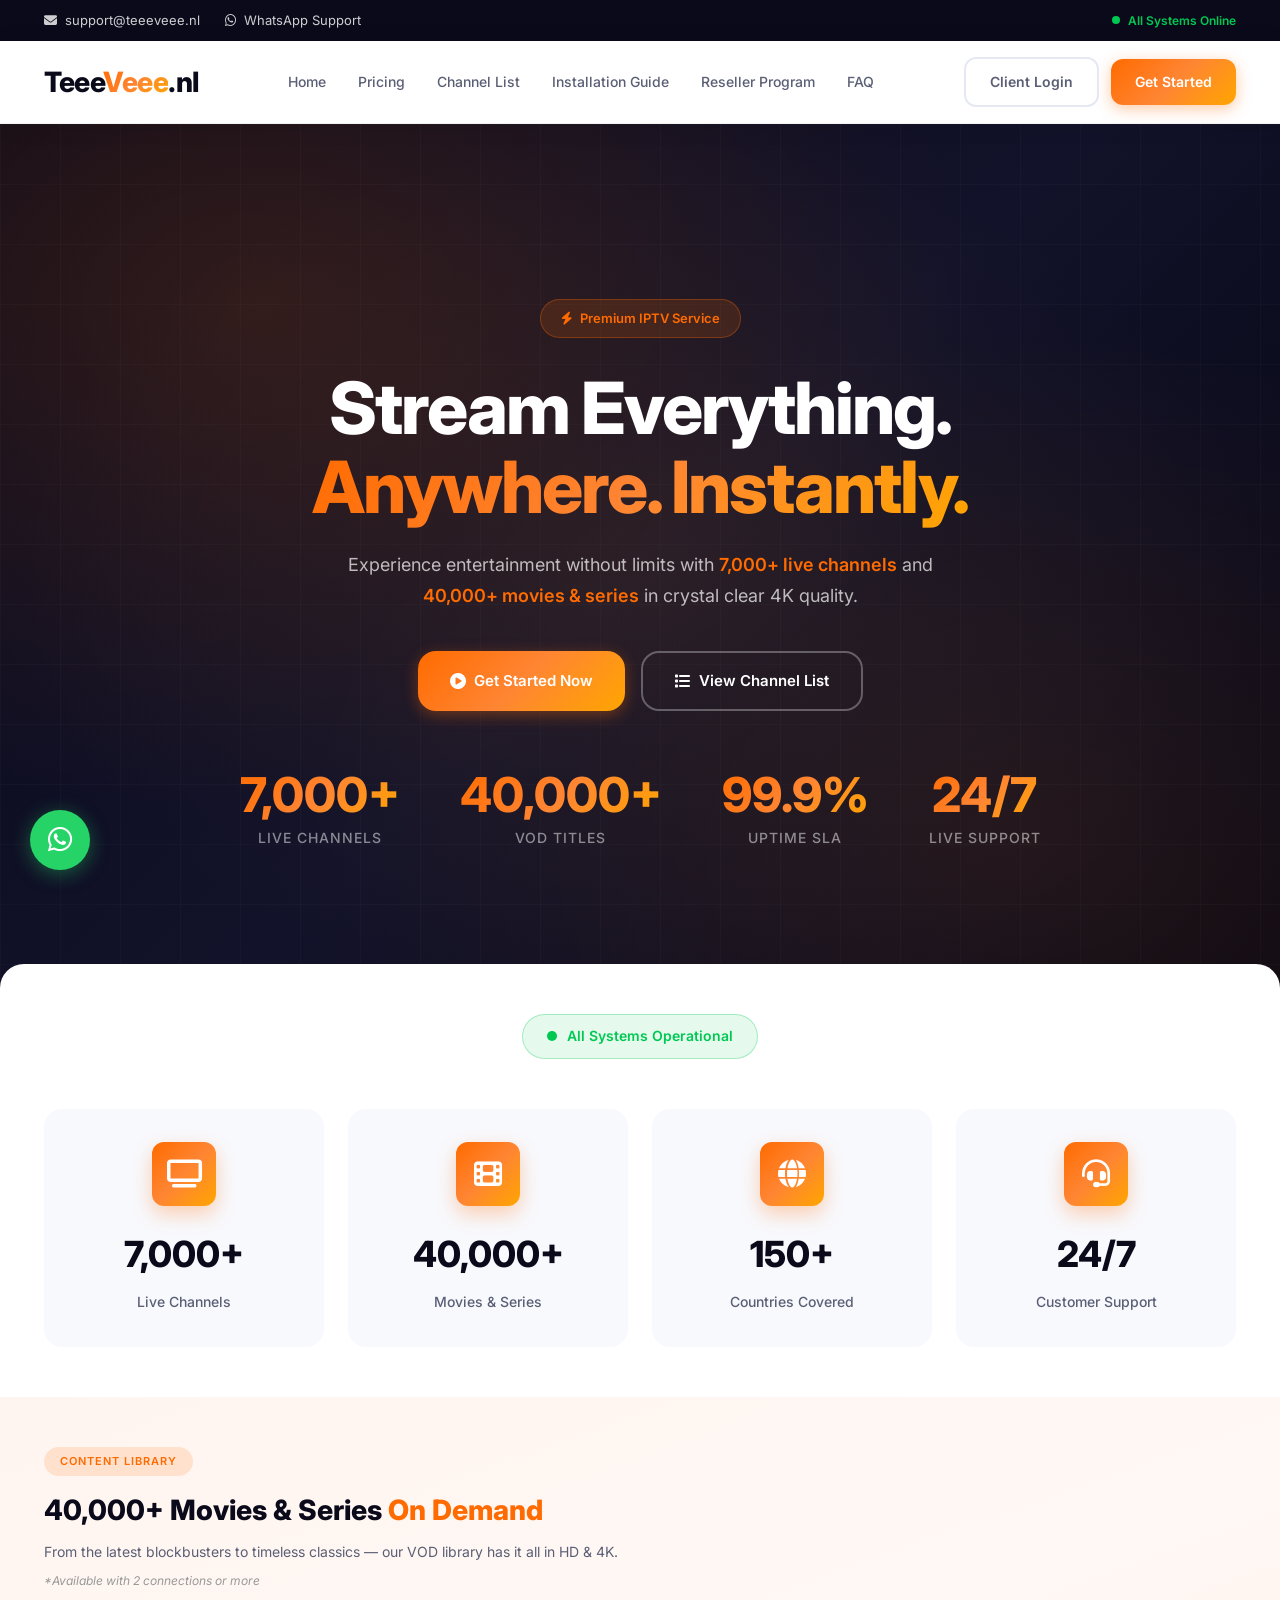
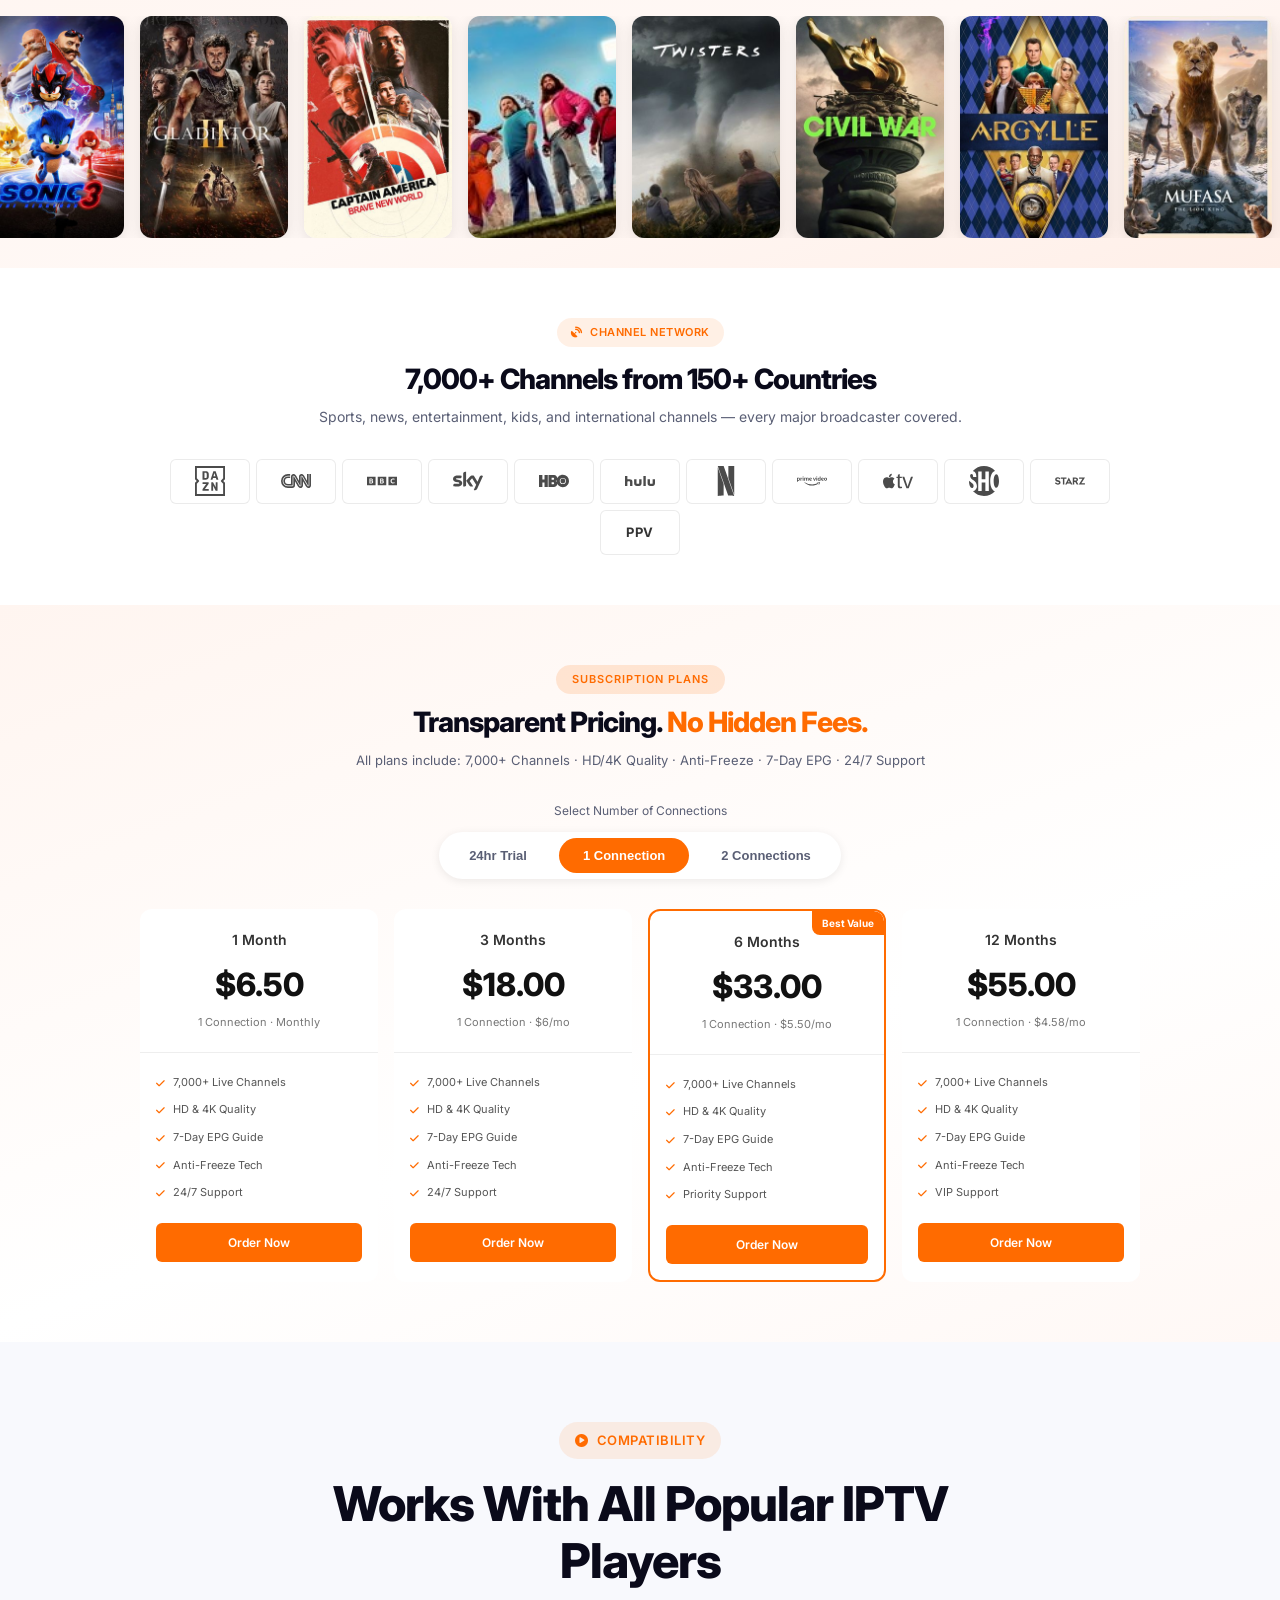
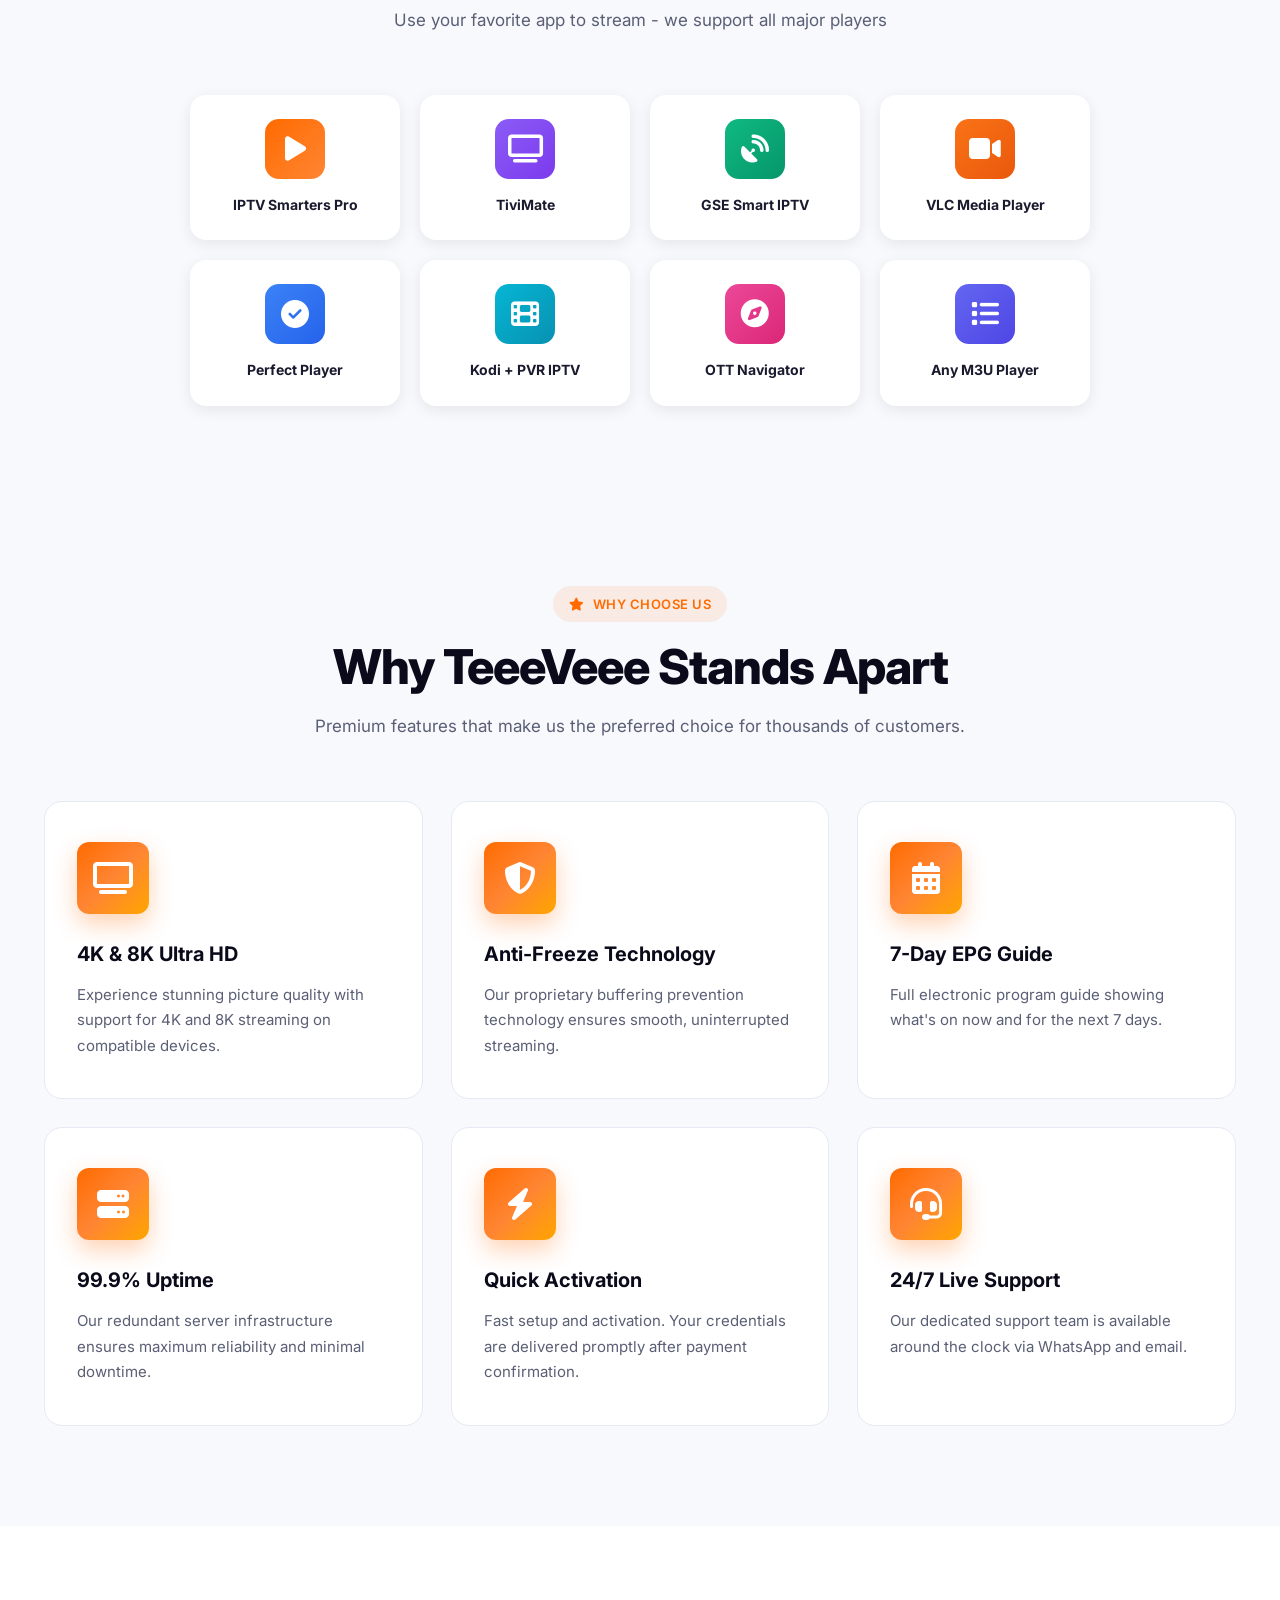
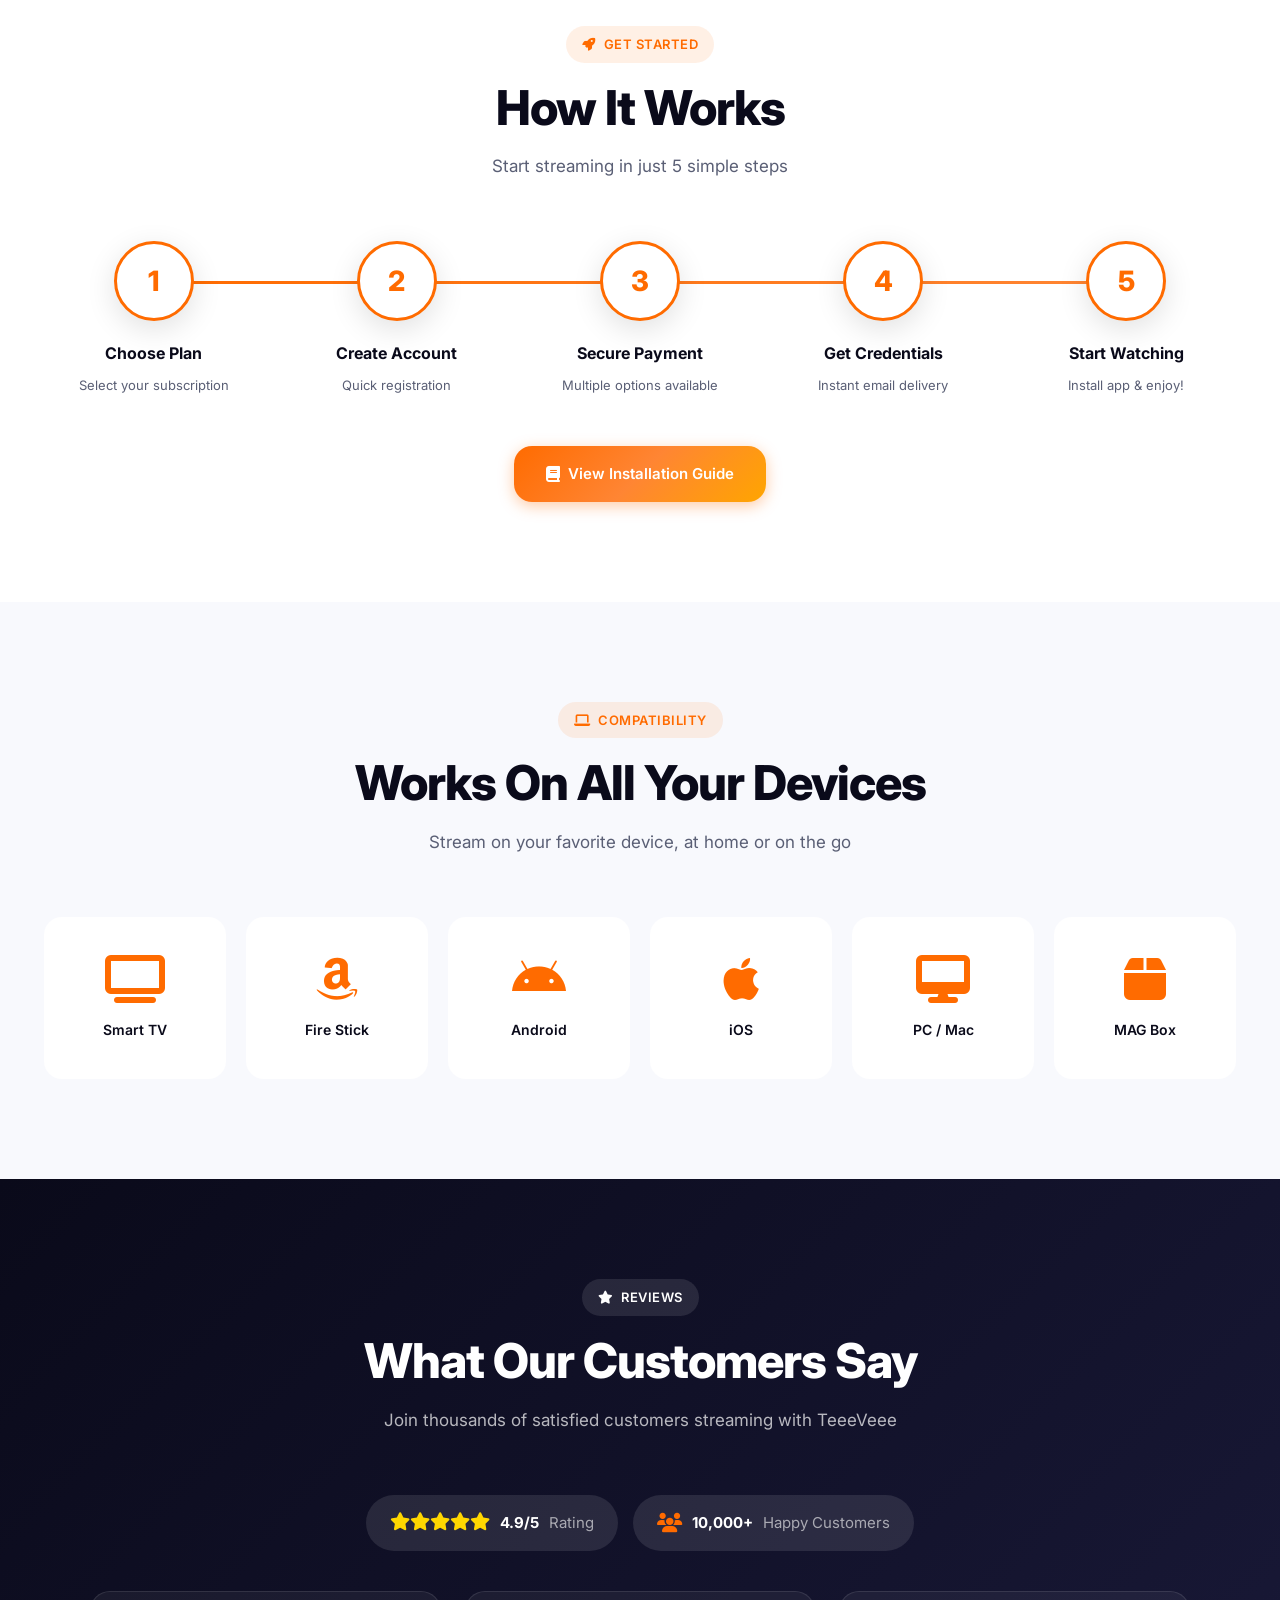
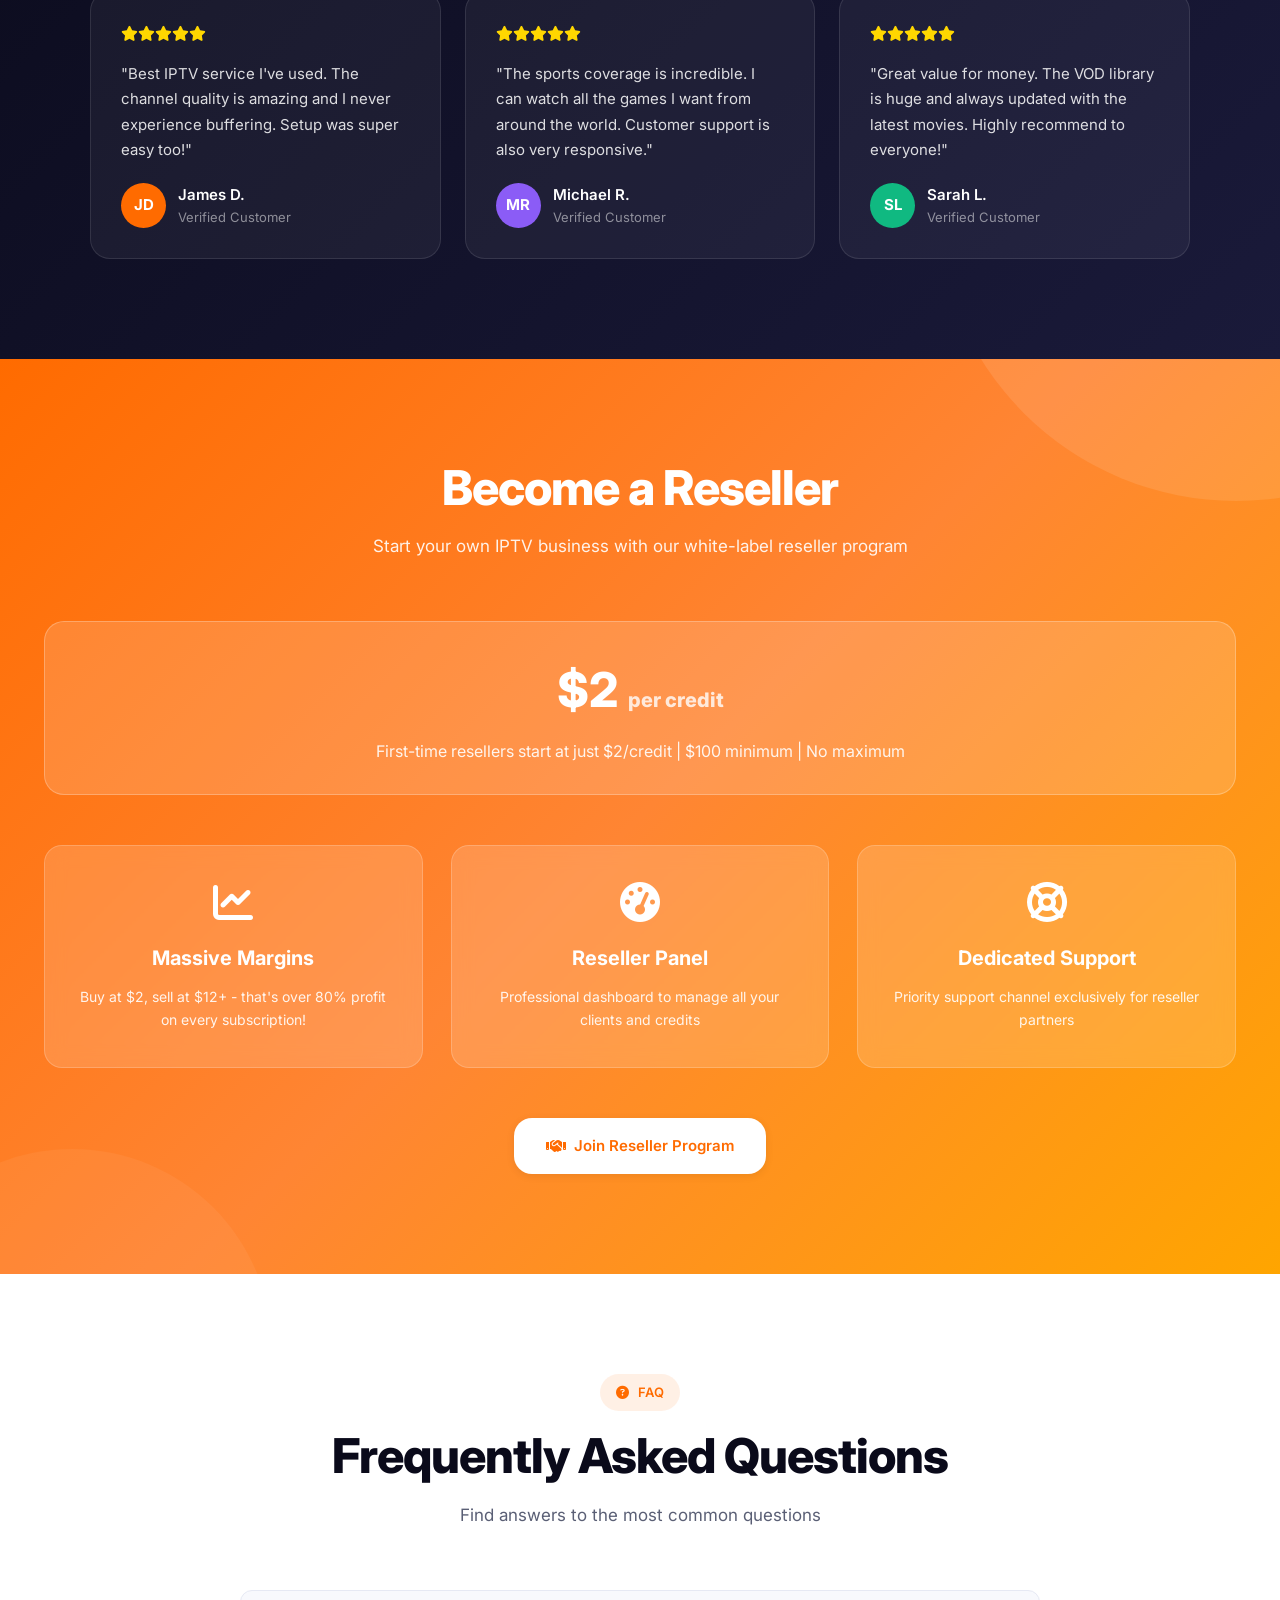
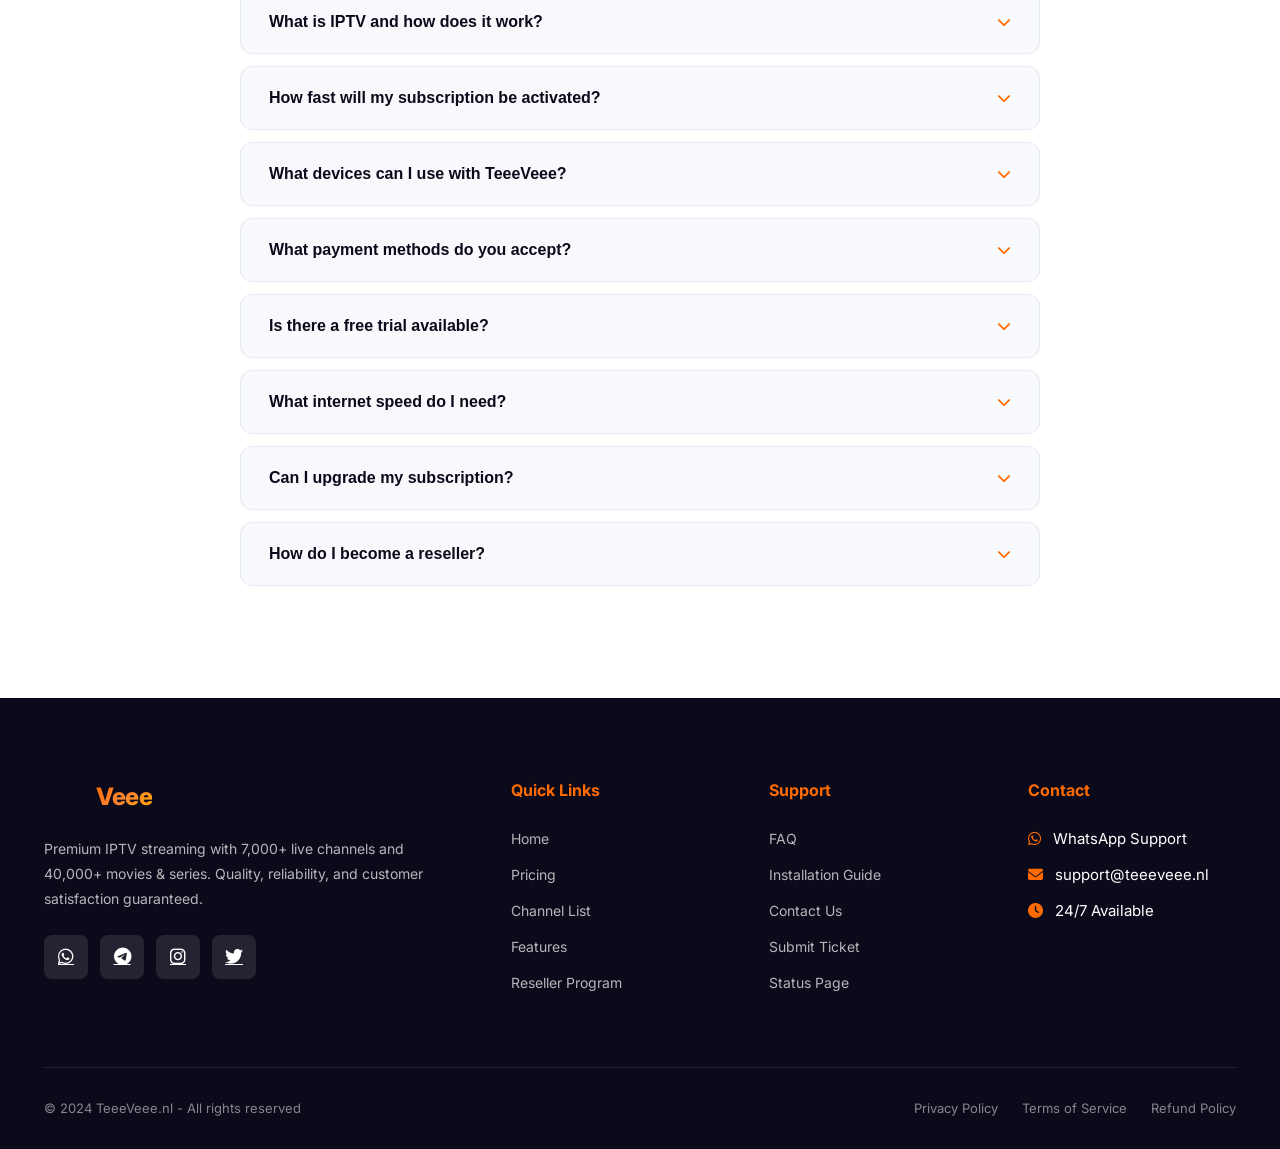
==== index.html @ 914dbd2f "Fix marquee animation, add local logos, update pricing text, add PPV" ====
<!DOCTYPE html>
<html lang="en">
<head>
    <meta charset="UTF-8">
    <meta name="viewport" content="width=device-width, initial-scale=1.0">
    <title>TeeeVeee.nl - Premium IPTV Streaming | 7000+ Channels</title>
    <meta name="description" content="TeeeVeee.nl - Your premium IPTV provider with 7000+ live channels and 40000+ VOD titles. Stream anywhere, anytime.">
    <link rel="preconnect" href="https://fonts.googleapis.com">
    <link rel="preconnect" href="https://fonts.gstatic.com" crossorigin>
    <link href="https://fonts.googleapis.com/css2?family=Inter:wght@400;500;600;700;800;900&display=swap" rel="stylesheet">
    <link rel="stylesheet" href="css/style.css">
    <link rel="stylesheet" href="https://cdnjs.cloudflare.com/ajax/libs/font-awesome/6.5.1/css/all.min.css">
</head>
<body>
    <!-- Top Bar -->
    <div class="top-bar">
        <div class="container">
            <div class="top-bar-inner">
                <div class="top-bar-left">
                    <a href="mailto:support@teeeveee.nl"><i class="fas fa-envelope"></i> support@teeeveee.nl</a>
                    <a href="#"><i class="fab fa-whatsapp"></i> WhatsApp Support</a>
                </div>
                <div class="top-bar-right">
                    <span class="status-dot"></span>
                    <span class="status-text">All Systems Online</span>
                </div>
            </div>
        </div>
    </div>

    <!-- Header -->
    <header class="header">
        <div class="container">
            <nav class="nav">
                <a href="/" class="logo">
                    <span class="logo-text">Teee<span class="highlight">Veee</span>.nl</span>
                </a>
                <ul class="nav-menu">
                    <li><a href="#home">Home</a></li>
                    <li><a href="#pricing">Pricing</a></li>
                    <li><a href="channels.html">Channel List</a></li>
                    <li><a href="setup.html">Installation Guide</a></li>
                    <li><a href="reseller.html">Reseller Program</a></li>
                    <li><a href="#faq">FAQ</a></li>
                </ul>
                <div class="nav-actions">
                    <a href="https://shop.iduck.xyz" target="_blank" class="btn btn-outline">Client Login</a>
                    <a href="#pricing" class="btn btn-primary">Get Started</a>
                </div>
                <button class="mobile-menu-btn" aria-label="Menu">
                    <i class="fas fa-bars"></i>
                </button>
            </nav>
        </div>
    </header>

    <!-- Mobile Menu Overlay -->
    <div class="mobile-overlay"></div>

    <!-- Mobile Menu -->
    <div class="mobile-menu">
        <div class="mobile-menu-header">
            <span class="logo-text">Teee<span class="highlight">Veee</span>.nl</span>
            <button class="mobile-menu-close"><i class="fas fa-times"></i></button>
        </div>
        <ul class="mobile-nav">
            <li><a href="#home">Home</a></li>
            <li><a href="#pricing">Pricing</a></li>
            <li><a href="channels.html">Channel List</a></li>
            <li><a href="setup.html">Installation Guide</a></li>
            <li><a href="#reseller">Reseller Program</a></li>
            <li><a href="#faq">FAQ</a></li>
            <li><a href="#pricing" class="btn btn-primary" style="margin-top: 20px;">Get Started</a></li>
        </ul>
    </div>

    <!-- Hero Section -->
    <section id="home" class="hero">
        <div class="hero-grid"></div>
        <div class="container">
            <div class="hero-content">
                <div class="hero-badge">
                    <i class="fas fa-bolt"></i>
                    <span>Premium IPTV Service</span>
                </div>
                <h1 class="hero-title">
                    Stream Everything.<br>
                    <span class="gradient-text">Anywhere. Instantly.</span>
                </h1>
                <p class="hero-subtitle">
                    Experience entertainment without limits with <strong>7,000+ live channels</strong> and
                    <strong>40,000+ movies & series</strong> in crystal clear 4K quality.
                </p>
                <div class="hero-cta">
                    <a href="#pricing" class="btn btn-primary btn-lg">
                        <i class="fas fa-play-circle"></i> Get Started Now
                    </a>
                    <a href="channels.html" class="btn btn-outline btn-lg">
                        <i class="fas fa-list"></i> View Channel List
                    </a>
                </div>
                <div class="hero-stats">
                    <div class="hero-stat">
                        <div class="hero-stat-number"><span>7,000+</span></div>
                        <div class="hero-stat-label">Live Channels</div>
                    </div>
                    <div class="hero-stat">
                        <div class="hero-stat-number"><span>40,000+</span></div>
                        <div class="hero-stat-label">VOD Titles</div>
                    </div>
                    <div class="hero-stat">
                        <div class="hero-stat-number"><span>99.9%</span></div>
                        <div class="hero-stat-label">Uptime SLA</div>
                    </div>
                    <div class="hero-stat">
                        <div class="hero-stat-number"><span>24/7</span></div>
                        <div class="hero-stat-label">Live Support</div>
                    </div>
                </div>
            </div>
        </div>
    </section>

    <!-- Platform Status -->
    <section class="status-section">
        <div class="container">
            <div class="status-header">
                <div class="status-badge">
                    <span class="dot"></span>
                    <span>All Systems Operational</span>
                </div>
            </div>
            <div class="status-grid">
                <div class="status-card">
                    <div class="status-card-icon"><i class="fas fa-tv"></i></div>
                    <div class="status-card-number">7,000+</div>
                    <div class="status-card-label">Live Channels</div>
                </div>
                <div class="status-card">
                    <div class="status-card-icon"><i class="fas fa-film"></i></div>
                    <div class="status-card-number">40,000+</div>
                    <div class="status-card-label">Movies & Series</div>
                </div>
                <div class="status-card">
                    <div class="status-card-icon"><i class="fas fa-globe"></i></div>
                    <div class="status-card-number">150+</div>
                    <div class="status-card-label">Countries Covered</div>
                </div>
                <div class="status-card">
                    <div class="status-card-icon"><i class="fas fa-headset"></i></div>
                    <div class="status-card-number">24/7</div>
                    <div class="status-card-label">Customer Support</div>
                </div>
            </div>
        </div>
    </section>

    <!-- Content Library -->
    <section class="content-showcase">
        <div class="container">
            <div class="section-overline">Content Library</div>
            <h2 class="showcase-title">40,000+ Movies & Series <span>On Demand</span></h2>
            <p class="showcase-desc">From the latest blockbusters to timeless classics — our VOD library has it all in HD & 4K.</p>
            <p class="showcase-note">*Available with 2 connections or more</p>
        </div>
        <div class="marquee-container">
            <div class="marquee-track">
                <div class="movie-card"><img src="images/posters/sonic3.jpg" alt="Sonic 3"></div>
                <div class="movie-card"><img src="images/posters/gladiator2.jpg" alt="Gladiator II"></div>
                <div class="movie-card"><img src="images/posters/captain.jpg" alt="Captain America"></div>
                <div class="movie-card"><img src="images/posters/silo.jpg" alt="Silo S2"></div>
                <div class="movie-card"><img src="images/posters/twisters.jpg" alt="Twisters"></div>
                <div class="movie-card"><img src="images/posters/civilwar.jpg" alt="Civil War"></div>
                <div class="movie-card"><img src="images/posters/penguin.jpg" alt="The Penguin"></div>
                <div class="movie-card"><img src="images/posters/mufasa.jpg" alt="Mufasa"></div>
                <div class="movie-card"><img src="images/posters/truedetective.jpg" alt="True Detective"></div>
                <div class="movie-card"><img src="images/posters/andor.jpg" alt="Andor S2"></div>
                <div class="movie-card"><img src="images/posters/venom3.jpg" alt="Venom 3"></div>
                <div class="movie-card"><img src="images/posters/nosferatu.jpg" alt="Nosferatu"></div>
                <div class="movie-card"><img src="images/posters/sonic3.jpg" alt="Sonic 3"></div>
                <div class="movie-card"><img src="images/posters/gladiator2.jpg" alt="Gladiator II"></div>
                <div class="movie-card"><img src="images/posters/captain.jpg" alt="Captain America"></div>
                <div class="movie-card"><img src="images/posters/silo.jpg" alt="Silo S2"></div>
                <div class="movie-card"><img src="images/posters/twisters.jpg" alt="Twisters"></div>
                <div class="movie-card"><img src="images/posters/civilwar.jpg" alt="Civil War"></div>
                <div class="movie-card"><img src="images/posters/penguin.jpg" alt="The Penguin"></div>
                <div class="movie-card"><img src="images/posters/mufasa.jpg" alt="Mufasa"></div>
                <div class="movie-card"><img src="images/posters/truedetective.jpg" alt="True Detective"></div>
                <div class="movie-card"><img src="images/posters/andor.jpg" alt="Andor S2"></div>
                <div class="movie-card"><img src="images/posters/venom3.jpg" alt="Venom 3"></div>
                <div class="movie-card"><img src="images/posters/nosferatu.jpg" alt="Nosferatu"></div>
            </div>
        </div>
    </section>

    <!-- Channels Section -->
    <section id="channels" class="channels-section">
        <div class="container">
            <div class="section-header">
                <div class="section-label"><i class="fas fa-satellite-dish"></i> CHANNEL NETWORK</div>
                <h2 class="section-title">7,000+ Channels from 150+ Countries</h2>
                <p class="section-subtitle">Sports, news, entertainment, kids, and international channels — every major broadcaster covered.</p>
            </div>
            <div class="channel-logos-grid">
                <div class="channel-logo-item"><img src="images/logos/dazn.svg" alt="DAZN"></div>
                <div class="channel-logo-item"><img src="images/logos/cnn.svg" alt="CNN"></div>
                <div class="channel-logo-item"><img src="images/logos/bbc.svg" alt="BBC"></div>
                <div class="channel-logo-item"><img src="images/logos/sky.svg" alt="Sky"></div>
                <div class="channel-logo-item"><img src="images/logos/hbo.svg" alt="HBO"></div>
                <div class="channel-logo-item"><img src="images/logos/hulu.svg" alt="Hulu"></div>
                <div class="channel-logo-item"><img src="images/logos/netflix.svg" alt="Netflix"></div>
                <div class="channel-logo-item"><img src="images/logos/primevideo.svg" alt="Prime Video"></div>
                <div class="channel-logo-item"><img src="images/logos/appletv.svg" alt="Apple TV"></div>
                <div class="channel-logo-item"><img src="images/logos/showtime.svg" alt="Showtime"></div>
                <div class="channel-logo-item"><img src="images/logos/starz.svg" alt="Starz"></div>
                <div class="channel-logo-item"><span>PPV</span></div>
            </div>
        </div>
    </section>

    <!-- Pricing Section -->
    <section id="pricing" class="pricing-section">
        <div class="container">
            <div class="section-header">
                <div class="section-overline">Subscription Plans</div>
                <h2 class="section-title">Transparent Pricing. <span style="color:#FF6B00;">No Hidden Fees.</span></h2>
                <p class="section-desc">All plans include: 7,000+ Channels · HD/4K Quality · Anti-Freeze · 7-Day EPG · 24/7 Support</p>
            </div>

            <!-- Connection Tabs -->
            <div class="conn-tabs-wrapper">
                <p class="conn-tabs-label">Select Number of Connections</p>
                <div class="conn-tabs-nav">
                    <button class="conn-tab-btn" data-tab="conn-trial">24hr Trial</button>
                    <button class="conn-tab-btn active" data-tab="conn-1">1 Connection</button>
                    <button class="conn-tab-btn" data-tab="conn-2">2 Connections</button>
                </div>
            </div>

            <!-- Trial Panel -->
            <div class="conn-tab-panel" id="conn-trial">
                <div class="pricing-grid single">
                    <div class="pricing-card">
                        <div class="pricing-card-header">
                            <div class="plan-name">24 Hour Trial</div>
                            <div class="plan-price">$2.50</div>
                            <div class="plan-period">Credited on upgrade</div>
                        </div>
                        <ul class="plan-features">
                            <li><i class="fas fa-check"></i> Full Access 24 Hours</li>
                            <li><i class="fas fa-check"></i> 7,000+ Live Channels</li>
                            <li><i class="fas fa-check"></i> HD & 4K Quality</li>
                            <li><i class="fas fa-check"></i> 1 Connection</li>
                        </ul>
                        <a href="https://shop.iduck.xyz/store/flyers/24-trial" class="plan-btn">Get Trial</a>
                    </div>
                </div>
            </div>

            <!-- 1 Connection Panel -->
            <div class="conn-tab-panel active" id="conn-1">
                <div class="pricing-grid">
                    <div class="pricing-card">
                        <div class="pricing-card-header">
                            <div class="plan-name">1 Month</div>
                            <div class="plan-price">$6.50</div>
                            <div class="plan-period">1 Connection · Monthly</div>
                        </div>
                        <ul class="plan-features">
                            <li><i class="fas fa-check"></i> 7,000+ Live Channels</li>
                            <li><i class="fas fa-check"></i> HD & 4K Quality</li>
                            <li><i class="fas fa-check"></i> 7-Day EPG Guide</li>
                            <li><i class="fas fa-check"></i> Anti-Freeze Tech</li>
                            <li><i class="fas fa-check"></i> 24/7 Support</li>
                        </ul>
                        <a href="https://shop.iduck.xyz/store/flyers/teeeeveeeee-tv-1-connection" class="plan-btn">Order Now</a>
                    </div>
                    <div class="pricing-card">
                        <div class="pricing-card-header">
                            <div class="plan-name">3 Months</div>
                            <div class="plan-price">$18.00</div>
                            <div class="plan-period">1 Connection · $6/mo</div>
                        </div>
                        <ul class="plan-features">
                            <li><i class="fas fa-check"></i> 7,000+ Live Channels</li>
                            <li><i class="fas fa-check"></i> HD & 4K Quality</li>
                            <li><i class="fas fa-check"></i> 7-Day EPG Guide</li>
                            <li><i class="fas fa-check"></i> Anti-Freeze Tech</li>
                            <li><i class="fas fa-check"></i> 24/7 Support</li>
                        </ul>
                        <a href="https://shop.iduck.xyz/store/flyers/teeeeveeeee-tv-1-connection" class="plan-btn">Order Now</a>
                    </div>
                    <div class="pricing-card featured">
                        <div class="featured-badge">Best Value</div>
                        <div class="pricing-card-header">
                            <div class="plan-name">6 Months</div>
                            <div class="plan-price">$33.00</div>
                            <div class="plan-period">1 Connection · $5.50/mo</div>
                        </div>
                        <ul class="plan-features">
                            <li><i class="fas fa-check"></i> 7,000+ Live Channels</li>
                            <li><i class="fas fa-check"></i> HD & 4K Quality</li>
                            <li><i class="fas fa-check"></i> 7-Day EPG Guide</li>
                            <li><i class="fas fa-check"></i> Anti-Freeze Tech</li>
                            <li><i class="fas fa-check"></i> Priority Support</li>
                        </ul>
                        <a href="https://shop.iduck.xyz/store/flyers/teeeeveeeee-tv-1-connection" class="plan-btn">Order Now</a>
                    </div>
                    <div class="pricing-card">
                        <div class="pricing-card-header">
                            <div class="plan-name">12 Months</div>
                            <div class="plan-price">$55.00</div>
                            <div class="plan-period">1 Connection · $4.58/mo</div>
                        </div>
                        <ul class="plan-features">
                            <li><i class="fas fa-check"></i> 7,000+ Live Channels</li>
                            <li><i class="fas fa-check"></i> HD & 4K Quality</li>
                            <li><i class="fas fa-check"></i> 7-Day EPG Guide</li>
                            <li><i class="fas fa-check"></i> Anti-Freeze Tech</li>
                            <li><i class="fas fa-check"></i> VIP Support</li>
                        </ul>
                        <a href="https://shop.iduck.xyz/store/flyers/teeeeveeeee-tv-1-connection" class="plan-btn">Order Now</a>
                    </div>
                </div>
            </div>

            <!-- 2 Connections Panel -->
            <div class="conn-tab-panel" id="conn-2">
                <div class="pricing-grid">
                    <div class="pricing-card">
                        <div class="pricing-card-header">
                            <div class="plan-name">1 Month</div>
                            <div class="plan-price">$12.00</div>
                            <div class="plan-period">2 Connections · Monthly</div>
                        </div>
                        <ul class="plan-features">
                            <li><i class="fas fa-check"></i> 2 Simultaneous Streams</li>
                            <li><i class="fas fa-check"></i> 7,000+ Live Channels</li>
                            <li><i class="fas fa-check"></i> 40,000+ VOD Library</li>
                            <li><i class="fas fa-check"></i> HD & 4K Quality</li>
                            <li><i class="fas fa-check"></i> Anti-Freeze Tech</li>
                            <li><i class="fas fa-check"></i> 24/7 Support</li>
                        </ul>
                        <a href="https://shop.iduck.xyz/store/flyers/2-pee" class="plan-btn">Order Now</a>
                    </div>
                    <div class="pricing-card">
                        <div class="pricing-card-header">
                            <div class="plan-name">3 Months</div>
                            <div class="plan-price">$33.00</div>
                            <div class="plan-period">2 Connections · $11/mo</div>
                        </div>
                        <ul class="plan-features">
                            <li><i class="fas fa-check"></i> 2 Simultaneous Streams</li>
                            <li><i class="fas fa-check"></i> 7,000+ Live Channels</li>
                            <li><i class="fas fa-check"></i> 40,000+ VOD Library</li>
                            <li><i class="fas fa-check"></i> HD & 4K Quality</li>
                            <li><i class="fas fa-check"></i> Anti-Freeze Tech</li>
                            <li><i class="fas fa-check"></i> 24/7 Support</li>
                        </ul>
                        <a href="https://shop.iduck.xyz/store/flyers/2-pee" class="plan-btn">Order Now</a>
                    </div>
                    <div class="pricing-card featured">
                        <div class="featured-badge">Best Value</div>
                        <div class="pricing-card-header">
                            <div class="plan-name">6 Months</div>
                            <div class="plan-price">$60.00</div>
                            <div class="plan-period">2 Connections · $10/mo</div>
                        </div>
                        <ul class="plan-features">
                            <li><i class="fas fa-check"></i> 2 Simultaneous Streams</li>
                            <li><i class="fas fa-check"></i> 7,000+ Live Channels</li>
                            <li><i class="fas fa-check"></i> 40,000+ VOD Library</li>
                            <li><i class="fas fa-check"></i> HD & 4K Quality</li>
                            <li><i class="fas fa-check"></i> Anti-Freeze Tech</li>
                            <li><i class="fas fa-check"></i> Priority Support</li>
                        </ul>
                        <a href="https://shop.iduck.xyz/store/flyers/2-pee" class="plan-btn">Order Now</a>
                    </div>
                    <div class="pricing-card">
                        <div class="pricing-card-header">
                            <div class="plan-name">12 Months</div>
                            <div class="plan-price">$100.00</div>
                            <div class="plan-period">2 Connections · $8.33/mo</div>
                        </div>
                        <ul class="plan-features">
                            <li><i class="fas fa-check"></i> 2 Simultaneous Streams</li>
                            <li><i class="fas fa-check"></i> 7,000+ Live Channels</li>
                            <li><i class="fas fa-check"></i> 40,000+ VOD Library</li>
                            <li><i class="fas fa-check"></i> HD & 4K Quality</li>
                            <li><i class="fas fa-check"></i> Anti-Freeze Tech</li>
                            <li><i class="fas fa-check"></i> VIP Support</li>
                        </ul>
                        <a href="https://shop.iduck.xyz/store/flyers/2-pee" class="plan-btn">Order Now</a>
                    </div>
                </div>
                <div class="extra-conn-note">
                    <i class="fas fa-plus-circle"></i> Need more? Add extra connections: +$4.50/mo, +$10.50/3mo, +$20/6mo, +$40/12mo
                </div>
            </div>
        </div>
    </section>

    <!-- IPTV Players Section -->
    <section class="players-section" style="padding: 80px 0; background: var(--light);">
        <div class="container">
            <div class="section-header">
                <div class="section-label"><i class="fas fa-play-circle"></i> Compatibility</div>
                <h2 class="section-title">Works With All Popular IPTV Players</h2>
                <p class="section-subtitle">Use your favorite app to stream - we support all major players</p>
            </div>
            <div class="players-grid" style="display: grid; grid-template-columns: repeat(4, 1fr); gap: 20px; max-width: 900px; margin: 0 auto;">
                <div class="player-card" style="background: white; border-radius: 16px; padding: 24px; text-align: center; box-shadow: 0 4px 15px rgba(0,0,0,0.08); transition: all 0.3s ease;">
                    <div style="width: 60px; height: 60px; background: linear-gradient(135deg, #FF6B00, #FF8533); border-radius: 14px; display: flex; align-items: center; justify-content: center; margin: 0 auto 15px; font-size: 28px; color: white;"><i class="fas fa-play"></i></div>
                    <h4 style="font-size: 14px; font-weight: 700; color: #1a1a2e;">IPTV Smarters Pro</h4>
                </div>
                <div class="player-card" style="background: white; border-radius: 16px; padding: 24px; text-align: center; box-shadow: 0 4px 15px rgba(0,0,0,0.08); transition: all 0.3s ease;">
                    <div style="width: 60px; height: 60px; background: linear-gradient(135deg, #8B5CF6, #7C3AED); border-radius: 14px; display: flex; align-items: center; justify-content: center; margin: 0 auto 15px; font-size: 28px; color: white;"><i class="fas fa-tv"></i></div>
                    <h4 style="font-size: 14px; font-weight: 700; color: #1a1a2e;">TiviMate</h4>
                </div>
                <div class="player-card" style="background: white; border-radius: 16px; padding: 24px; text-align: center; box-shadow: 0 4px 15px rgba(0,0,0,0.08); transition: all 0.3s ease;">
                    <div style="width: 60px; height: 60px; background: linear-gradient(135deg, #10B981, #059669); border-radius: 14px; display: flex; align-items: center; justify-content: center; margin: 0 auto 15px; font-size: 28px; color: white;"><i class="fas fa-satellite-dish"></i></div>
                    <h4 style="font-size: 14px; font-weight: 700; color: #1a1a2e;">GSE Smart IPTV</h4>
                </div>
                <div class="player-card" style="background: white; border-radius: 16px; padding: 24px; text-align: center; box-shadow: 0 4px 15px rgba(0,0,0,0.08); transition: all 0.3s ease;">
                    <div style="width: 60px; height: 60px; background: linear-gradient(135deg, #F97316, #EA580C); border-radius: 14px; display: flex; align-items: center; justify-content: center; margin: 0 auto 15px; font-size: 28px; color: white;"><i class="fas fa-video"></i></div>
                    <h4 style="font-size: 14px; font-weight: 700; color: #1a1a2e;">VLC Media Player</h4>
                </div>
                <div class="player-card" style="background: white; border-radius: 16px; padding: 24px; text-align: center; box-shadow: 0 4px 15px rgba(0,0,0,0.08); transition: all 0.3s ease;">
                    <div style="width: 60px; height: 60px; background: linear-gradient(135deg, #3B82F6, #2563EB); border-radius: 14px; display: flex; align-items: center; justify-content: center; margin: 0 auto 15px; font-size: 28px; color: white;"><i class="fas fa-check-circle"></i></div>
                    <h4 style="font-size: 14px; font-weight: 700; color: #1a1a2e;">Perfect Player</h4>
                </div>
                <div class="player-card" style="background: white; border-radius: 16px; padding: 24px; text-align: center; box-shadow: 0 4px 15px rgba(0,0,0,0.08); transition: all 0.3s ease;">
                    <div style="width: 60px; height: 60px; background: linear-gradient(135deg, #06B6D4, #0891B2); border-radius: 14px; display: flex; align-items: center; justify-content: center; margin: 0 auto 15px; font-size: 28px; color: white;"><i class="fas fa-film"></i></div>
                    <h4 style="font-size: 14px; font-weight: 700; color: #1a1a2e;">Kodi + PVR IPTV</h4>
                </div>
                <div class="player-card" style="background: white; border-radius: 16px; padding: 24px; text-align: center; box-shadow: 0 4px 15px rgba(0,0,0,0.08); transition: all 0.3s ease;">
                    <div style="width: 60px; height: 60px; background: linear-gradient(135deg, #EC4899, #DB2777); border-radius: 14px; display: flex; align-items: center; justify-content: center; margin: 0 auto 15px; font-size: 28px; color: white;"><i class="fas fa-compass"></i></div>
                    <h4 style="font-size: 14px; font-weight: 700; color: #1a1a2e;">OTT Navigator</h4>
                </div>
                <div class="player-card" style="background: white; border-radius: 16px; padding: 24px; text-align: center; box-shadow: 0 4px 15px rgba(0,0,0,0.08); transition: all 0.3s ease;">
                    <div style="width: 60px; height: 60px; background: linear-gradient(135deg, #6366F1, #4F46E5); border-radius: 14px; display: flex; align-items: center; justify-content: center; margin: 0 auto 15px; font-size: 28px; color: white;"><i class="fas fa-list"></i></div>
                    <h4 style="font-size: 14px; font-weight: 700; color: #1a1a2e;">Any M3U Player</h4>
                </div>
            </div>
        </div>
    </section>

    <!-- Features Section -->
    <section id="features" class="features-section">
        <div class="container">
            <div class="section-header">
                <div class="section-label"><i class="fas fa-star"></i> Why Choose Us</div>
                <h2 class="section-title">Why TeeeVeee Stands Apart</h2>
                <p class="section-subtitle">Premium features that make us the preferred choice for thousands of customers.</p>
            </div>
            <div class="features-grid">
                <div class="feature-card">
                    <div class="feature-icon"><i class="fas fa-tv"></i></div>
                    <h3>4K & 8K Ultra HD</h3>
                    <p>Experience stunning picture quality with support for 4K and 8K streaming on compatible devices.</p>
                </div>
                <div class="feature-card">
                    <div class="feature-icon"><i class="fas fa-shield-alt"></i></div>
                    <h3>Anti-Freeze Technology</h3>
                    <p>Our proprietary buffering prevention technology ensures smooth, uninterrupted streaming.</p>
                </div>
                <div class="feature-card">
                    <div class="feature-icon"><i class="fas fa-calendar-alt"></i></div>
                    <h3>7-Day EPG Guide</h3>
                    <p>Full electronic program guide showing what's on now and for the next 7 days.</p>
                </div>
                <div class="feature-card">
                    <div class="feature-icon"><i class="fas fa-server"></i></div>
                    <h3>99.9% Uptime</h3>
                    <p>Our redundant server infrastructure ensures maximum reliability and minimal downtime.</p>
                </div>
                <div class="feature-card">
                    <div class="feature-icon"><i class="fas fa-bolt"></i></div>
                    <h3>Quick Activation</h3>
                    <p>Fast setup and activation. Your credentials are delivered promptly after payment confirmation.</p>
                </div>
                <div class="feature-card">
                    <div class="feature-icon"><i class="fas fa-headset"></i></div>
                    <h3>24/7 Live Support</h3>
                    <p>Our dedicated support team is available around the clock via WhatsApp and email.</p>
                </div>
            </div>
        </div>
    </section>

    <!-- How It Works -->
    <section class="steps-section">
        <div class="container">
            <div class="section-header">
                <div class="section-label"><i class="fas fa-rocket"></i> Get Started</div>
                <h2 class="section-title">How It Works</h2>
                <p class="section-subtitle">Start streaming in just 5 simple steps</p>
            </div>
            <div class="steps-grid">
                <div class="step-card">
                    <div class="step-number">1</div>
                    <h3>Choose Plan</h3>
                    <p>Select your subscription</p>
                </div>
                <div class="step-card">
                    <div class="step-number">2</div>
                    <h3>Create Account</h3>
                    <p>Quick registration</p>
                </div>
                <div class="step-card">
                    <div class="step-number">3</div>
                    <h3>Secure Payment</h3>
                    <p>Multiple options available</p>
                </div>
                <div class="step-card">
                    <div class="step-number">4</div>
                    <h3>Get Credentials</h3>
                    <p>Instant email delivery</p>
                </div>
                <div class="step-card">
                    <div class="step-number">5</div>
                    <h3>Start Watching</h3>
                    <p>Install app & enjoy!</p>
                </div>
            </div>
            <div style="text-align: center; margin-top: 50px;">
                <a href="setup.html" class="btn btn-primary btn-lg">
                    <i class="fas fa-book"></i> View Installation Guide
                </a>
            </div>
        </div>
    </section>

    <!-- Devices Section -->
    <section class="devices-section">
        <div class="container">
            <div class="section-header">
                <div class="section-label"><i class="fas fa-laptop"></i> Compatibility</div>
                <h2 class="section-title">Works On All Your Devices</h2>
                <p class="section-subtitle">Stream on your favorite device, at home or on the go</p>
            </div>
            <div class="devices-grid">
                <div class="device-card">
                    <i class="fas fa-tv"></i>
                    <span>Smart TV</span>
                </div>
                <div class="device-card">
                    <i class="fab fa-amazon"></i>
                    <span>Fire Stick</span>
                </div>
                <div class="device-card">
                    <i class="fab fa-android"></i>
                    <span>Android</span>
                </div>
                <div class="device-card">
                    <i class="fab fa-apple"></i>
                    <span>iOS</span>
                </div>
                <div class="device-card">
                    <i class="fas fa-desktop"></i>
                    <span>PC / Mac</span>
                </div>
                <div class="device-card">
                    <i class="fas fa-box"></i>
                    <span>MAG Box</span>
                </div>
            </div>
        </div>
    </section>

    <!-- Customer Reviews Section -->
    <section class="reviews-section" style="padding: 100px 0; background: linear-gradient(135deg, #0a0a1a 0%, #1a1a3a 100%);">
        <div class="container">
            <div class="section-header">
                <div class="section-label" style="background: rgba(255,255,255,0.1); color: #fff;"><i class="fas fa-star"></i> Reviews</div>
                <h2 class="section-title" style="color: white;">What Our Customers Say</h2>
                <p class="section-subtitle" style="color: rgba(255,255,255,0.7);">Join thousands of satisfied customers streaming with TeeeVeee</p>
            </div>
            <div style="display: flex; justify-content: center; gap: 15px; margin-bottom: 40px;">
                <div style="background: rgba(255,255,255,0.1); padding: 12px 24px; border-radius: 50px; display: flex; align-items: center; gap: 10px;">
                    <div style="color: #FFD700; font-size: 18px;"><i class="fas fa-star"></i><i class="fas fa-star"></i><i class="fas fa-star"></i><i class="fas fa-star"></i><i class="fas fa-star"></i></div>
                    <span style="color: white; font-weight: 700;">4.9/5</span>
                    <span style="color: rgba(255,255,255,0.6);">Rating</span>
                </div>
                <div style="background: rgba(255,255,255,0.1); padding: 12px 24px; border-radius: 50px; display: flex; align-items: center; gap: 10px;">
                    <span style="color: var(--primary); font-size: 20px;"><i class="fas fa-users"></i></span>
                    <span style="color: white; font-weight: 700;">10,000+</span>
                    <span style="color: rgba(255,255,255,0.6);">Happy Customers</span>
                </div>
            </div>
            <div style="display: grid; grid-template-columns: repeat(3, 1fr); gap: 24px; max-width: 1100px; margin: 0 auto;">
                <div style="background: rgba(255,255,255,0.05); border: 1px solid rgba(255,255,255,0.1); border-radius: 20px; padding: 30px;">
                    <div style="color: #FFD700; margin-bottom: 15px;"><i class="fas fa-star"></i><i class="fas fa-star"></i><i class="fas fa-star"></i><i class="fas fa-star"></i><i class="fas fa-star"></i></div>
                    <p style="color: rgba(255,255,255,0.85); font-size: 15px; line-height: 1.7; margin-bottom: 20px;">"Best IPTV service I've used. The channel quality is amazing and I never experience buffering. Setup was super easy too!"</p>
                    <div style="display: flex; align-items: center; gap: 12px;">
                        <div style="width: 45px; height: 45px; background: var(--primary); border-radius: 50%; display: flex; align-items: center; justify-content: center; color: white; font-weight: 700;">JD</div>
                        <div>
                            <div style="color: white; font-weight: 600;">James D.</div>
                            <div style="color: rgba(255,255,255,0.5); font-size: 13px;">Verified Customer</div>
                        </div>
                    </div>
                </div>
                <div style="background: rgba(255,255,255,0.05); border: 1px solid rgba(255,255,255,0.1); border-radius: 20px; padding: 30px;">
                    <div style="color: #FFD700; margin-bottom: 15px;"><i class="fas fa-star"></i><i class="fas fa-star"></i><i class="fas fa-star"></i><i class="fas fa-star"></i><i class="fas fa-star"></i></div>
                    <p style="color: rgba(255,255,255,0.85); font-size: 15px; line-height: 1.7; margin-bottom: 20px;">"The sports coverage is incredible. I can watch all the games I want from around the world. Customer support is also very responsive."</p>
                    <div style="display: flex; align-items: center; gap: 12px;">
                        <div style="width: 45px; height: 45px; background: #8B5CF6; border-radius: 50%; display: flex; align-items: center; justify-content: center; color: white; font-weight: 700;">MR</div>
                        <div>
                            <div style="color: white; font-weight: 600;">Michael R.</div>
                            <div style="color: rgba(255,255,255,0.5); font-size: 13px;">Verified Customer</div>
                        </div>
                    </div>
                </div>
                <div style="background: rgba(255,255,255,0.05); border: 1px solid rgba(255,255,255,0.1); border-radius: 20px; padding: 30px;">
                    <div style="color: #FFD700; margin-bottom: 15px;"><i class="fas fa-star"></i><i class="fas fa-star"></i><i class="fas fa-star"></i><i class="fas fa-star"></i><i class="fas fa-star"></i></div>
                    <p style="color: rgba(255,255,255,0.85); font-size: 15px; line-height: 1.7; margin-bottom: 20px;">"Great value for money. The VOD library is huge and always updated with the latest movies. Highly recommend to everyone!"</p>
                    <div style="display: flex; align-items: center; gap: 12px;">
                        <div style="width: 45px; height: 45px; background: #10B981; border-radius: 50%; display: flex; align-items: center; justify-content: center; color: white; font-weight: 700;">SL</div>
                        <div>
                            <div style="color: white; font-weight: 600;">Sarah L.</div>
                            <div style="color: rgba(255,255,255,0.5); font-size: 13px;">Verified Customer</div>
                        </div>
                    </div>
                </div>
            </div>
        </div>
    </section>

    <!-- Reseller Section -->
    <section id="reseller" class="reseller-section">
        <div class="container">
            <div class="reseller-content">
                <div class="section-header">
                    <h2 class="section-title">Become a Reseller</h2>
                    <p class="section-subtitle">Start your own IPTV business with our white-label reseller program</p>
                </div>
                <div class="reseller-highlight" style="background: rgba(255,255,255,0.15); border-radius: 20px; padding: 30px 40px; margin-bottom: 40px; text-align: center; border: 1px solid rgba(255,255,255,0.25);">
                    <div style="font-size: 48px; font-weight: 800; color: white; margin-bottom: 10px;">$2 <span style="font-size: 20px; opacity: 0.8;">per credit</span></div>
                    <div style="color: rgba(255,255,255,0.9); font-size: 16px;">First-time resellers start at just $2/credit | $100 minimum | No maximum</div>
                </div>
                <div class="reseller-grid">
                    <div class="reseller-card">
                        <i class="fas fa-chart-line"></i>
                        <h3>Massive Margins</h3>
                        <p>Buy at $2, sell at $12+ - that's over 80% profit on every subscription!</p>
                    </div>
                    <div class="reseller-card">
                        <i class="fas fa-tachometer-alt"></i>
                        <h3>Reseller Panel</h3>
                        <p>Professional dashboard to manage all your clients and credits</p>
                    </div>
                    <div class="reseller-card">
                        <i class="fas fa-life-ring"></i>
                        <h3>Dedicated Support</h3>
                        <p>Priority support channel exclusively for reseller partners</p>
                    </div>
                </div>
                <a href="reseller.html" class="btn btn-white btn-lg">
                    <i class="fas fa-handshake"></i> Join Reseller Program
                </a>
            </div>
        </div>
    </section>

    <!-- FAQ Section -->
    <section id="faq" class="faq-section">
        <div class="container">
            <div class="section-header">
                <div class="section-label"><i class="fas fa-question-circle"></i> FAQ</div>
                <h2 class="section-title">Frequently Asked Questions</h2>
                <p class="section-subtitle">Find answers to the most common questions</p>
            </div>
            <div class="faq-list">
                <div class="faq-item">
                    <button class="faq-question">
                        <span>What is IPTV and how does it work?</span>
                        <i class="fas fa-chevron-down"></i>
                    </button>
                    <div class="faq-answer">
                        <p>IPTV (Internet Protocol Television) delivers TV content over the internet instead of traditional cable or satellite. You simply need an internet connection and a compatible device to stream thousands of channels and on-demand content.</p>
                    </div>
                </div>
                <div class="faq-item">
                    <button class="faq-question">
                        <span>How fast will my subscription be activated?</span>
                        <i class="fas fa-chevron-down"></i>
                    </button>
                    <div class="faq-answer">
                        <p>Your subscription is activated instantly! After successful payment, you'll receive your login credentials via email within minutes. You can start watching right away.</p>
                    </div>
                </div>
                <div class="faq-item">
                    <button class="faq-question">
                        <span>What devices can I use with TeeeVeee?</span>
                        <i class="fas fa-chevron-down"></i>
                    </button>
                    <div class="faq-answer">
                        <p>TeeeVeee works on virtually all devices including Smart TVs, Amazon Fire Stick, Android phones/tablets, iPhones/iPads, PC/Mac computers, MAG boxes, Formuler boxes, and more. Check our <a href="setup.html">Installation Guide</a> for detailed setup instructions.</p>
                    </div>
                </div>
                <div class="faq-item">
                    <button class="faq-question">
                        <span>What payment methods do you accept?</span>
                        <i class="fas fa-chevron-down"></i>
                    </button>
                    <div class="faq-answer">
                        <p>We accept multiple payment methods including credit/debit cards, PayPal, bank transfer, and cryptocurrency for maximum flexibility and privacy.</p>
                    </div>
                </div>
                <div class="faq-item">
                    <button class="faq-question">
                        <span>Is there a free trial available?</span>
                        <i class="fas fa-chevron-down"></i>
                    </button>
                    <div class="faq-answer">
                        <p>Yes! We offer a 24-hour trial so you can test our service quality before committing to a subscription. Contact our support team via WhatsApp to request your trial.</p>
                    </div>
                </div>
                <div class="faq-item">
                    <button class="faq-question">
                        <span>What internet speed do I need?</span>
                        <i class="fas fa-chevron-down"></i>
                    </button>
                    <div class="faq-answer">
                        <p>For SD quality, 5 Mbps is sufficient. For HD, we recommend 10 Mbps. For 4K streaming, 25 Mbps or higher is recommended for the best experience.</p>
                    </div>
                </div>
                <div class="faq-item">
                    <button class="faq-question">
                        <span>Can I upgrade my subscription?</span>
                        <i class="fas fa-chevron-down"></i>
                    </button>
                    <div class="faq-answer">
                        <p>Absolutely! You can upgrade to more connections or extend your subscription at any time. Contact our support team for assistance with upgrades.</p>
                    </div>
                </div>
                <div class="faq-item">
                    <button class="faq-question">
                        <span>How do I become a reseller?</span>
                        <i class="fas fa-chevron-down"></i>
                    </button>
                    <div class="faq-answer">
                        <p>Interested in selling IPTV subscriptions? Contact us about our reseller program. You'll get access to your own management panel, wholesale pricing, and dedicated support.</p>
                    </div>
                </div>
            </div>
        </div>
    </section>

    <!-- Footer -->
    <footer class="footer">
        <div class="container">
            <div class="footer-grid">
                <div class="footer-col">
                    <span class="logo-text" style="font-size: 24px;">Teee<span class="highlight">Veee</span>.nl</span>
                    <p style="margin-top: 20px;">Premium IPTV streaming with 7,000+ live channels and 40,000+ movies & series. Quality, reliability, and customer satisfaction guaranteed.</p>
                    <div class="footer-social">
                        <a href="#"><i class="fab fa-whatsapp"></i></a>
                        <a href="#"><i class="fab fa-telegram"></i></a>
                        <a href="#"><i class="fab fa-instagram"></i></a>
                        <a href="#"><i class="fab fa-twitter"></i></a>
                    </div>
                </div>
                <div class="footer-col">
                    <h4>Quick Links</h4>
                    <ul>
                        <li><a href="#home">Home</a></li>
                        <li><a href="#pricing">Pricing</a></li>
                        <li><a href="channels.html">Channel List</a></li>
                        <li><a href="#features">Features</a></li>
                        <li><a href="reseller.html">Reseller Program</a></li>
                    </ul>
                </div>
                <div class="footer-col">
                    <h4>Support</h4>
                    <ul>
                        <li><a href="#faq">FAQ</a></li>
                        <li><a href="setup.html">Installation Guide</a></li>
                        <li><a href="#">Contact Us</a></li>
                        <li><a href="#">Submit Ticket</a></li>
                        <li><a href="#">Status Page</a></li>
                    </ul>
                </div>
                <div class="footer-col">
                    <h4>Contact</h4>
                    <ul>
                        <li><i class="fab fa-whatsapp" style="color: var(--primary); margin-right: 8px;"></i> WhatsApp Support</li>
                        <li><i class="fas fa-envelope" style="color: var(--primary); margin-right: 8px;"></i> support@teeeveee.nl</li>
                        <li><i class="fas fa-clock" style="color: var(--primary); margin-right: 8px;"></i> 24/7 Available</li>
                    </ul>
                </div>
            </div>
            <div class="footer-bottom">
                <p>&copy; 2024 TeeeVeee.nl - All rights reserved</p>
                <div class="footer-links">
                    <a href="#">Privacy Policy</a>
                    <a href="#">Terms of Service</a>
                    <a href="#">Refund Policy</a>
                </div>
            </div>
        </div>
    </footer>

    <!-- WhatsApp Widget -->
    <div class="whatsapp-widget">
        <a href="#" class="whatsapp-btn">
            <i class="fab fa-whatsapp"></i>
        </a>
    </div>

    <!-- Scroll to Top -->
    <button class="scroll-top" id="scrollTop">
        <i class="fas fa-chevron-up"></i>
    </button>

    <script src="js/main.js"></script>
</body>
</html>
---- css/style.css ----
/* TeeeVeee.nl - Professional IPTV Theme */
@import url('https://fonts.googleapis.com/css2?family=Inter:wght@400;500;600;700;800;900&display=swap');

:root {
    --primary: #FF6B00;
    --primary-dark: #E55A00;
    --primary-light: #FF8533;
    --primary-grad: linear-gradient(135deg, #FF6B00 0%, #FF8533 50%, #FFA500 100%);
    --primary-grad-hover: linear-gradient(135deg, #FF8533 0%, #FFA500 100%);
    --dark: #0a0a1a;
    --dark-blue: #12122a;
    --darker: #050510;
    --light: #f8f9fd;
    --gray: #5a5f75;
    --gray-light: #9ba3bf;
    --border-light: #e6e9f4;
    --white: #ffffff;
    --success: #00c853;
    --whatsapp: #25D366;
    --whatsapp-dark: #128C7E;

    --shadow-sm: 0 2px 8px rgba(0,0,0,0.08);
    --shadow-md: 0 8px 30px rgba(0,0,0,0.12);
    --shadow-lg: 0 24px 64px rgba(255, 107, 0, 0.15), 0 4px 20px rgba(0,0,0,0.08);
    --shadow-glow: 0 0 40px rgba(255, 107, 0, 0.3);
    --shadow-card: 0 10px 40px rgba(0,0,0,0.1);

    --radius-sm: 8px;
    --radius-md: 12px;
    --radius-lg: 18px;
    --radius-xl: 24px;
    --radius-full: 50px;

    --transition: all 0.3s cubic-bezier(0.4, 0, 0.2, 1);
    --transition-fast: all 0.15s ease;
}

* {
    margin: 0;
    padding: 0;
    box-sizing: border-box;
}

html {
    scroll-behavior: smooth;
}

body {
    font-family: 'Inter', -apple-system, BlinkMacSystemFont, 'Segoe UI', sans-serif;
    font-size: 15px;
    line-height: 1.6;
    color: var(--dark);
    background: var(--white);
    -webkit-font-smoothing: antialiased;
}

.container {
    max-width: 1240px;
    margin: 0 auto;
    padding: 0 24px;
}

/* ==================== TOP BAR ==================== */
.top-bar {
    background: var(--dark);
    padding: 10px 0;
    font-size: 13px;
}

.top-bar-inner {
    display: flex;
    justify-content: space-between;
    align-items: center;
}

.top-bar-left {
    display: flex;
    gap: 25px;
    color: rgba(255,255,255,0.8);
}

.top-bar-left a {
    color: rgba(255,255,255,0.8);
    text-decoration: none;
    display: flex;
    align-items: center;
    gap: 8px;
    transition: var(--transition-fast);
}

.top-bar-left a:hover {
    color: var(--primary);
}

.top-bar-right {
    display: flex;
    align-items: center;
    gap: 8px;
}

.status-dot {
    width: 8px;
    height: 8px;
    background: var(--success);
    border-radius: 50%;
    animation: pulse-dot 2s infinite;
}

@keyframes pulse-dot {
    0%, 100% { opacity: 1; transform: scale(1); }
    50% { opacity: 0.7; transform: scale(1.2); }
}

.status-text {
    color: var(--success);
    font-weight: 600;
    font-size: 12px;
}

/* ==================== HEADER ==================== */
.header {
    background: rgba(255,255,255,0.98);
    backdrop-filter: blur(20px);
    position: sticky;
    top: 0;
    z-index: 1000;
    border-bottom: 1px solid rgba(0,0,0,0.05);
    transition: var(--transition);
}

.header.scrolled {
    box-shadow: var(--shadow-md);
}

.nav {
    display: flex;
    align-items: center;
    justify-content: space-between;
    padding: 16px 0;
}

.logo {
    text-decoration: none;
}

.logo-text {
    font-size: 28px;
    font-weight: 800;
    color: var(--dark);
    letter-spacing: -0.5px;
}

.logo-text .highlight {
    background: var(--primary-grad);
    -webkit-background-clip: text;
    -webkit-text-fill-color: transparent;
    background-clip: text;
}

.nav-menu {
    display: flex;
    list-style: none;
    gap: 32px;
}

.nav-menu a {
    color: var(--gray);
    text-decoration: none;
    font-weight: 500;
    font-size: 14px;
    transition: var(--transition-fast);
    position: relative;
}

.nav-menu a:hover {
    color: var(--primary);
}

.nav-menu a::after {
    content: '';
    position: absolute;
    bottom: -4px;
    left: 0;
    width: 0;
    height: 2px;
    background: var(--primary-grad);
    transition: var(--transition);
}

.nav-menu a:hover::after {
    width: 100%;
}

.nav-actions {
    display: flex;
    gap: 12px;
    align-items: center;
}

/* ==================== BUTTONS ==================== */
.btn {
    display: inline-flex;
    align-items: center;
    justify-content: center;
    gap: 8px;
    padding: 12px 24px;
    font-size: 14px;
    font-weight: 600;
    text-decoration: none;
    border-radius: var(--radius-md);
    border: none;
    cursor: pointer;
    transition: var(--transition);
    white-space: nowrap;
}

.btn-primary {
    background: var(--primary-grad);
    color: var(--white);
    box-shadow: 0 4px 15px rgba(255, 107, 0, 0.35);
}

.btn-primary:hover {
    background: var(--primary-grad-hover);
    transform: translateY(-2px);
    box-shadow: 0 8px 25px rgba(255, 107, 0, 0.4);
}

.btn-outline {
    background: transparent;
    color: var(--gray);
    border: 2px solid var(--border-light);
}

.btn-outline:hover {
    border-color: var(--primary);
    color: var(--primary);
    background: rgba(255, 107, 0, 0.05);
}

.btn-white {
    background: var(--white);
    color: var(--primary);
    box-shadow: var(--shadow-sm);
}

.btn-white:hover {
    transform: translateY(-2px);
    box-shadow: var(--shadow-md);
}

.btn-lg {
    padding: 16px 32px;
    font-size: 15px;
    border-radius: var(--radius-lg);
}

.btn-block {
    width: 100%;
}

.btn i {
    font-size: 16px;
}

/* ==================== MOBILE MENU ==================== */
.mobile-menu-btn {
    display: none;
    background: none;
    border: none;
    font-size: 24px;
    color: var(--dark);
    cursor: pointer;
    padding: 8px;
}

.mobile-menu {
    position: fixed;
    top: 0;
    left: -100%;
    width: 85%;
    max-width: 360px;
    height: 100vh;
    background: var(--white);
    z-index: 2000;
    transition: var(--transition);
    box-shadow: var(--shadow-lg);
    overflow-y: auto;
}

.mobile-menu.active {
    left: 0;
}

.mobile-overlay {
    position: fixed;
    top: 0;
    left: 0;
    width: 100%;
    height: 100%;
    background: rgba(0,0,0,0.5);
    z-index: 1999;
    opacity: 0;
    visibility: hidden;
    transition: var(--transition);
}

.mobile-overlay.active {
    opacity: 1;
    visibility: visible;
}

.mobile-menu-header {
    display: flex;
    justify-content: space-between;
    align-items: center;
    padding: 20px 24px;
    border-bottom: 1px solid var(--border-light);
}

.mobile-menu-close {
    background: none;
    border: none;
    font-size: 24px;
    color: var(--gray);
    cursor: pointer;
}

.mobile-nav {
    list-style: none;
    padding: 20px 24px;
}

.mobile-nav li {
    margin-bottom: 8px;
}

.mobile-nav a {
    display: block;
    padding: 14px 16px;
    color: var(--dark);
    text-decoration: none;
    font-weight: 500;
    border-radius: var(--radius-md);
    transition: var(--transition-fast);
}

.mobile-nav a:hover {
    background: var(--light);
    color: var(--primary);
}

/* ==================== HERO SECTION ==================== */
.hero {
    background: linear-gradient(135deg, var(--dark) 0%, var(--dark-blue) 50%, var(--darker) 100%);
    min-height: 100vh;
    display: flex;
    align-items: center;
    position: relative;
    overflow: hidden;
    padding: 100px 0;
}

.hero::before {
    content: '';
    position: absolute;
    top: 0;
    left: 0;
    right: 0;
    bottom: 0;
    background:
        radial-gradient(ellipse at 20% 20%, rgba(255, 107, 0, 0.15) 0%, transparent 50%),
        radial-gradient(ellipse at 80% 80%, rgba(255, 133, 51, 0.1) 0%, transparent 50%),
        radial-gradient(ellipse at 50% 50%, rgba(255, 165, 0, 0.05) 0%, transparent 70%);
}

.hero-grid {
    position: absolute;
    top: 0;
    left: 0;
    right: 0;
    bottom: 0;
    background-image:
        linear-gradient(rgba(255,255,255,0.02) 1px, transparent 1px),
        linear-gradient(90deg, rgba(255,255,255,0.02) 1px, transparent 1px);
    background-size: 60px 60px;
}

.hero-content {
    position: relative;
    z-index: 10;
    text-align: center;
    max-width: 900px;
    margin: 0 auto;
}

.hero-badge {
    display: inline-flex;
    align-items: center;
    gap: 8px;
    background: rgba(255, 107, 0, 0.15);
    border: 1px solid rgba(255, 107, 0, 0.3);
    padding: 8px 20px;
    border-radius: var(--radius-full);
    color: var(--primary);
    font-size: 13px;
    font-weight: 600;
    margin-bottom: 30px;
    animation: fadeInDown 0.8s ease;
}

.hero-badge i {
    animation: pulse 2s infinite;
}

@keyframes pulse {
    0%, 100% { transform: scale(1); }
    50% { transform: scale(1.1); }
}

.hero-title {
    font-size: clamp(40px, 6vw, 72px);
    font-weight: 800;
    color: var(--white);
    line-height: 1.1;
    margin-bottom: 24px;
    letter-spacing: -2px;
    animation: fadeInUp 0.8s ease 0.1s both;
}

.hero-title .gradient-text {
    background: var(--primary-grad);
    -webkit-background-clip: text;
    -webkit-text-fill-color: transparent;
    background-clip: text;
}

.hero-subtitle {
    font-size: 18px;
    color: rgba(255,255,255,0.7);
    max-width: 600px;
    margin: 0 auto 40px;
    line-height: 1.7;
    animation: fadeInUp 0.8s ease 0.2s both;
}

.hero-subtitle strong {
    color: var(--primary);
    font-weight: 600;
}

.hero-cta {
    display: flex;
    gap: 16px;
    justify-content: center;
    flex-wrap: wrap;
    margin-bottom: 60px;
    animation: fadeInUp 0.8s ease 0.3s both;
}

.hero-cta .btn-outline {
    border-color: rgba(255,255,255,0.3);
    color: var(--white);
}

.hero-cta .btn-outline:hover {
    border-color: var(--primary);
    background: rgba(255, 107, 0, 0.1);
}

.hero-stats {
    display: flex;
    justify-content: center;
    gap: 60px;
    animation: fadeInUp 0.8s ease 0.4s both;
}

.hero-stat {
    text-align: center;
}

.hero-stat-number {
    font-size: 48px;
    font-weight: 800;
    color: var(--white);
    line-height: 1;
    margin-bottom: 8px;
}

.hero-stat-number span {
    background: var(--primary-grad);
    -webkit-background-clip: text;
    -webkit-text-fill-color: transparent;
    background-clip: text;
}

.hero-stat-label {
    font-size: 14px;
    color: rgba(255,255,255,0.5);
    font-weight: 500;
    text-transform: uppercase;
    letter-spacing: 1px;
}

/* ==================== ANIMATIONS ==================== */
@keyframes fadeInUp {
    from {
        opacity: 0;
        transform: translateY(30px);
    }
    to {
        opacity: 1;
        transform: translateY(0);
    }
}

@keyframes fadeInDown {
    from {
        opacity: 0;
        transform: translateY(-20px);
    }
    to {
        opacity: 1;
        transform: translateY(0);
    }
}

/* ==================== PLATFORM STATUS ==================== */
.status-section {
    padding: 50px 0;
    background: var(--white);
    margin-top: -60px;
    position: relative;
    z-index: 20;
    border-radius: var(--radius-xl) var(--radius-xl) 0 0;
}

.status-header {
    text-align: center;
    margin-bottom: 50px;
}

.status-badge {
    display: inline-flex;
    align-items: center;
    gap: 10px;
    background: rgba(0, 200, 83, 0.1);
    border: 1px solid rgba(0, 200, 83, 0.3);
    padding: 10px 24px;
    border-radius: var(--radius-full);
    color: var(--success);
    font-weight: 600;
    font-size: 14px;
}

.status-badge .dot {
    width: 10px;
    height: 10px;
    background: var(--success);
    border-radius: 50%;
    animation: pulse-dot 2s infinite;
}

.status-grid {
    display: grid;
    grid-template-columns: repeat(4, 1fr);
    gap: 24px;
}

.status-card {
    background: var(--light);
    border-radius: var(--radius-lg);
    padding: 32px 24px;
    text-align: center;
    transition: var(--transition);
    border: 1px solid transparent;
}

.status-card:hover {
    transform: translateY(-8px);
    box-shadow: var(--shadow-lg);
    border-color: rgba(255, 107, 0, 0.2);
}

.status-card-icon {
    width: 64px;
    height: 64px;
    background: var(--primary-grad);
    border-radius: var(--radius-md);
    display: flex;
    align-items: center;
    justify-content: center;
    margin: 0 auto 20px;
    font-size: 28px;
    color: var(--white);
    box-shadow: 0 8px 20px rgba(255, 107, 0, 0.3);
}

.status-card-number {
    font-size: 36px;
    font-weight: 800;
    color: var(--dark);
    margin-bottom: 8px;
}

.status-card-label {
    font-size: 14px;
    color: var(--gray);
    font-weight: 500;
}

/* ==================== CONTENT LIBRARY ==================== */
.content-section {
    padding: 50px 0 40px;
    background: linear-gradient(180deg, #0a0a1a 0%, #0f0f1e 100%);
}

.content-section .section-header {
    margin-bottom: 25px;
}

.content-section .section-label {
    background: rgba(255,107,0,0.15);
    color: var(--primary);
    font-size: 11px;
    padding: 6px 14px;
}

.content-section .section-title {
    color: #fff;
    font-size: 28px;
    margin-bottom: 8px;
}

.content-section .section-subtitle {
    color: rgba(255,255,255,0.5);
    font-size: 14px;
}

.section-header {
    text-align: center;
    max-width: 700px;
    margin: 0 auto 60px;
}

.section-label {
    display: inline-flex;
    align-items: center;
    gap: 8px;
    background: rgba(255, 107, 0, 0.1);
    padding: 8px 16px;
    border-radius: var(--radius-full);
    color: var(--primary);
    font-size: 13px;
    font-weight: 600;
    margin-bottom: 16px;
    text-transform: uppercase;
    letter-spacing: 0.5px;
}

.section-title {
    font-size: clamp(32px, 4vw, 48px);
    font-weight: 800;
    color: var(--dark);
    margin-bottom: 16px;
    letter-spacing: -1px;
    line-height: 1.2;
}

.section-subtitle {
    font-size: 17px;
    color: var(--gray);
    line-height: 1.7;
}

.content-grid {
    display: grid;
    grid-template-columns: repeat(5, 1fr);
    gap: 20px;
}

.content-card {
    background: var(--white);
    border-radius: var(--radius-lg);
    padding: 28px 20px;
    text-align: center;
    transition: var(--transition);
    border: 1px solid var(--border-light);
    cursor: pointer;
}

.content-card:hover {
    transform: translateY(-6px);
    box-shadow: var(--shadow-card);
    border-color: var(--primary);
}

.content-card-emoji {
    font-size: 40px;
    margin-bottom: 12px;
    display: block;
}

.content-card h3 {
    font-size: 15px;
    font-weight: 600;
    color: var(--dark);
}

/* ==================== CHANNELS SECTION ==================== */
.channels-section {
    padding: 50px 0;
    background: #fff;
}

.channels-section .section-header {
    margin-bottom: 30px;
}

.channels-section .section-label {
    background: rgba(255,107,0,0.1);
    color: var(--primary);
    font-size: 11px;
    padding: 6px 14px;
}

.channels-section .section-title {
    color: var(--dark);
    font-size: 28px;
    margin-bottom: 8px;
}

.channels-section .section-subtitle {
    color: var(--gray);
    font-size: 14px;
}

/* Movie Poster Showcase */
.movie-showcase {
    overflow: hidden;
    margin: 0;
    padding: 0;
}

.movie-scroll {
    overflow: hidden;
}

.movie-track {
    display: flex;
    gap: 8px;
    animation: movie-scroll 40s linear infinite;
    width: max-content;
}

.movie-track:hover {
    animation-play-state: paused;
}

@keyframes movie-scroll {
    from { transform: translateX(0); }
    to { transform: translateX(calc(-164px * 12)); }
}

/* Movie Cards */
.movie-card {
    flex-shrink: 0;
    width: 148px;
    aspect-ratio: 2/3;
    position: relative;
    border-radius: 12px;
    overflow: hidden;
    transition: all 0.25s ease;
    background: #fff;
    box-shadow: 0 4px 15px rgba(0,0,0,0.1);
    cursor: pointer;
}

.movie-card:hover {
    transform: scale(1.05);
    box-shadow: 0 8px 25px rgba(0,0,0,0.15);
}

.movie-card img {
    width: 100%;
    height: 100%;
    object-fit: cover;
    display: block;
}

.movie-info {
    display: none;
}

.movie-title {
    display: none;
}

.movie-badge {
    display: none;
}

/* Content Showcase Section */
.content-showcase {
    padding: 50px 0 30px;
    background: linear-gradient(160deg, #fff5f0 0%, #fff8f5 60%, #ffefe8 100%);
    overflow: hidden;
}

.content-showcase .section-overline {
    display: inline-block;
    background: rgba(255,107,0,0.15);
    color: var(--primary);
    padding: 6px 16px;
    border-radius: 20px;
    font-size: 11px;
    font-weight: 600;
    text-transform: uppercase;
    letter-spacing: 1px;
    margin-bottom: 12px;
}

.showcase-title {
    font-size: 28px;
    font-weight: 800;
    color: var(--dark);
    margin-bottom: 8px;
}

.showcase-title span {
    color: var(--primary);
}

.showcase-desc {
    color: var(--gray);
    font-size: 14px;
    margin-bottom: 8px;
}

.showcase-note {
    color: #999;
    font-size: 12px;
    font-style: italic;
    margin-bottom: 25px;
}

.marquee-container {
    overflow: hidden;
    margin: 0 -24px;
}

.marquee-track {
    display: flex;
    gap: 16px;
    width: max-content;
    animation: marquee-scroll 25s linear infinite;
}

@keyframes marquee-scroll {
    0% { transform: translateX(0); }
    100% { transform: translateX(-50%); }
}

.marquee-track:hover {
    animation-play-state: paused;
}

/* Channel Logos Section */
.channel-logos-grid {
    display: flex;
    flex-wrap: wrap;
    justify-content: center;
    gap: 6px;
    max-width: 1000px;
    margin: 0 auto;
}

.channel-logo-item {
    background: #fff;
    border: 1px solid rgba(0,0,0,0.08);
    padding: 8px 14px;
    border-radius: 6px;
    display: flex;
    align-items: center;
    justify-content: center;
    transition: all 0.2s ease;
    min-width: 80px;
    height: 45px;
}

.channel-logo-item:hover {
    transform: translateY(-2px);
    box-shadow: 0 4px 12px rgba(0,0,0,0.1);
    border-color: var(--primary);
}

.channel-logo-item img {
    max-width: 60px;
    max-height: 30px;
    object-fit: contain;
    opacity: 0.7;
    transition: all 0.2s ease;
}

.channel-logo-item:hover img {
    opacity: 1;
}

.channel-logo-item span {
    font-size: 13px;
    font-weight: 700;
    color: #333;
    text-transform: uppercase;
    letter-spacing: 0.5px;
}


@media (max-width: 768px) {
    .channel-logos-grid {
        gap: 6px;
    }
    .channel-logo-item {
        padding: 6px 10px;
        width: 90px;
        height: 50px;
    }
    .channel-logo-item span {
        font-size: 11px;
    }
    .movie-card {
        width: 120px;
    }
}

/* Channel Brands Grid (fallback) */
.channel-brands {
    display: flex;
    flex-wrap: wrap;
    justify-content: center;
    gap: 12px;
    margin-bottom: 50px;
}

.brand-item {
    background: linear-gradient(135deg, #1a1a2e 0%, #16213e 100%);
    padding: 14px 28px;
    border-radius: 8px;
    border: 1px solid rgba(255, 107, 0, 0.2);
    transition: all 0.3s ease;
}

.brand-item:hover {
    border-color: var(--primary);
    transform: translateY(-3px);
    box-shadow: 0 8px 25px rgba(255, 107, 0, 0.25);
}

.brand-item span {
    font-weight: 800;
    font-size: 14px;
    color: #fff;
    text-transform: uppercase;
    letter-spacing: 1px;
}

.channels-features {
    display: flex;
    justify-content: center;
    gap: 50px;
    flex-wrap: wrap;
}

.channel-feature {
    display: flex;
    align-items: center;
    gap: 12px;
    font-size: 15px;
    color: var(--gray);
    font-weight: 500;
}

.channel-feature i {
    width: 40px;
    height: 40px;
    background: rgba(255, 107, 0, 0.1);
    border-radius: var(--radius-sm);
    display: flex;
    align-items: center;
    justify-content: center;
    color: var(--primary);
    font-size: 18px;
}

/* ==================== PRICING SECTION ==================== */
.pricing-section {
    padding: 60px 0;
    background: linear-gradient(160deg, #fff5f0 0%, #fff 60%, #fff8f5 100%);
    position: relative;
}

.pricing-section .section-header {
    text-align: center;
    margin-bottom: 30px;
}

.pricing-section .section-overline {
    display: inline-block;
    background: rgba(255,107,0,0.15);
    color: var(--primary);
    padding: 6px 16px;
    border-radius: 20px;
    font-size: 11px;
    font-weight: 600;
    text-transform: uppercase;
    letter-spacing: 1px;
    margin-bottom: 12px;
}

.pricing-section .section-title {
    font-size: 28px;
    color: var(--dark);
    margin-bottom: 10px;
}

.pricing-section .section-desc {
    font-size: 13px;
    color: var(--gray);
    max-width: 600px;
    margin: 0 auto;
}

/* Connection Tabs */
.conn-tabs-wrapper {
    text-align: center;
    margin-bottom: 30px;
}

.conn-tabs-label {
    font-size: 12px;
    color: var(--gray);
    margin-bottom: 12px;
}

.conn-tabs-nav {
    display: inline-flex;
    gap: 8px;
    background: #fff;
    padding: 6px;
    border-radius: 30px;
    box-shadow: 0 2px 10px rgba(0,0,0,0.08);
}

.conn-tab-btn {
    padding: 10px 24px;
    background: transparent;
    border: none;
    color: var(--gray);
    font-size: 13px;
    font-weight: 600;
    border-radius: 20px;
    cursor: pointer;
    transition: all 0.2s ease;
}

.conn-tab-btn:hover {
    color: var(--dark);
    background: var(--light);
}

.conn-tab-btn.active {
    background: var(--primary);
    color: #fff;
}

/* Connection Panels */
.conn-tab-panel {
    display: none;
}

.conn-tab-panel.active {
    display: block;
}

.pricing-section::before {
    display: none;
}

.pricing-section .container {
    position: relative;
    z-index: 10;
}

.pricing-section .section-title,
.pricing-section .section-subtitle {
    color: var(--dark);
}

.pricing-section .section-subtitle {
    color: var(--gray);
}

.duration-tabs {
    display: flex;
    justify-content: center;
    gap: 8px;
    margin-bottom: 30px;
    flex-wrap: wrap;
}

.duration-btn {
    padding: 10px 20px;
    background: rgba(255,255,255,0.06);
    border: 1px solid rgba(255,255,255,0.12);
    color: rgba(255,255,255,0.7);
    border-radius: var(--radius-full);
    cursor: pointer;
    font-weight: 600;
    font-size: 13px;
    transition: var(--transition);
}

.duration-btn:hover {
    background: rgba(255,255,255,0.12);
    border-color: rgba(255,255,255,0.25);
    color: var(--white);
}

.duration-btn.active {
    background: var(--primary-grad);
    border-color: var(--primary);
    color: var(--white);
    box-shadow: 0 4px 20px rgba(255, 107, 0, 0.4);
}

.pricing-grid {
    display: grid;
    grid-template-columns: repeat(4, 1fr);
    gap: 16px;
    max-width: 1000px;
    margin: 0 auto;
}

.pricing-grid.single {
    grid-template-columns: 1fr;
    max-width: 280px;
}

@media (max-width: 900px) {
    .pricing-grid {
        grid-template-columns: repeat(2, 1fr);
    }
}

@media (max-width: 600px) {
    .pricing-grid {
        grid-template-columns: 1fr;
        max-width: 300px;
    }
}

.pricing-card {
    background: #fff;
    border-radius: 12px;
    padding: 0;
    position: relative;
    transition: all 0.2s ease;
    overflow: hidden;
}

.pricing-card:hover {
    transform: translateY(-4px);
    box-shadow: 0 12px 30px rgba(0,0,0,0.15);
}

.pricing-card.featured {
    border: 2px solid var(--primary);
}

.featured-badge {
    position: absolute;
    top: 0;
    right: 0;
    background: var(--primary);
    color: #fff;
    font-size: 10px;
    font-weight: 700;
    padding: 4px 10px;
    border-radius: 0 10px 0 8px;
}

.pricing-card-header {
    padding: 20px 16px;
    text-align: center;
    border-bottom: 1px solid #eee;
}

.plan-name {
    font-size: 14px;
    font-weight: 600;
    color: #333;
    margin-bottom: 8px;
}

.plan-price {
    font-size: 32px;
    font-weight: 800;
    color: #111;
}

.plan-period {
    font-size: 11px;
    color: #777;
    margin-top: 4px;
}

.plan-features {
    list-style: none;
    padding: 16px;
    margin: 0;
}

.plan-features li {
    display: flex;
    align-items: center;
    gap: 8px;
    font-size: 11px;
    color: #555;
    padding: 5px 0;
}

.plan-features li i {
    color: var(--primary);
    font-size: 10px;
}

.plan-btn {
    display: block;
    margin: 0 16px 16px;
    padding: 10px;
    background: var(--primary);
    color: #fff;
    text-align: center;
    text-decoration: none;
    font-size: 12px;
    font-weight: 600;
    border-radius: 6px;
    transition: all 0.2s ease;
}

.plan-btn:hover {
    background: var(--primary-dark);
}

.extra-conn-note {
    text-align: center;
    margin-top: 20px;
    font-size: 12px;
    color: var(--gray);
}

.extra-conn-note i {
    color: var(--primary);
    margin-right: 6px;
}

.popular-badge {
    position: absolute;
    top: -14px;
    left: 50%;
    transform: translateX(-50%);
    background: var(--primary-grad);
    color: var(--white);
    padding: 8px 24px;
    border-radius: var(--radius-full);
    font-size: 12px;
    font-weight: 700;
    text-transform: uppercase;
    letter-spacing: 0.5px;
    box-shadow: 0 4px 15px rgba(255, 107, 0, 0.4);
}

.pricing-duration {
    text-align: center;
    margin-bottom: 16px;
}

.pricing-duration h3 {
    font-size: 18px;
    font-weight: 700;
    color: var(--dark);
    margin-bottom: 6px;
}

.pricing-badge {
    display: inline-block;
    background: var(--light);
    padding: 4px 10px;
    border-radius: var(--radius-full);
    font-size: 10px;
    color: var(--primary);
    font-weight: 600;
}

.pricing-price {
    text-align: center;
    padding: 16px 0;
    border-top: 1px solid var(--border-light);
    border-bottom: 1px solid var(--border-light);
    margin-bottom: 16px;
}

.pricing-currency {
    font-size: 18px;
    font-weight: 600;
    color: var(--gray);
    vertical-align: top;
}

.pricing-amount {
    font-size: 42px;
    font-weight: 800;
    color: var(--dark);
    line-height: 1;
}

.pricing-period {
    font-size: 12px;
    color: var(--gray);
    margin-top: 6px;
}

.pricing-features {
    list-style: none;
    margin-bottom: 20px;
}

.pricing-features li {
    display: flex;
    align-items: center;
    gap: 8px;
    padding: 6px 0;
    font-size: 12px;
    color: var(--gray);
}

.pricing-features li i {
    color: var(--primary);
    font-size: 10px;
}

.pricing-features li i {
    color: var(--primary);
    font-size: 16px;
}

/* ==================== FEATURES SECTION ==================== */
.features-section {
    padding: 100px 0;
    background: var(--light);
}

.features-grid {
    display: grid;
    grid-template-columns: repeat(3, 1fr);
    gap: 28px;
}

.feature-card {
    background: var(--white);
    border-radius: var(--radius-lg);
    padding: 40px 32px;
    transition: var(--transition);
    border: 1px solid var(--border-light);
}

.feature-card:hover {
    transform: translateY(-8px);
    box-shadow: var(--shadow-lg);
    border-color: rgba(255, 107, 0, 0.3);
}

.feature-icon {
    width: 72px;
    height: 72px;
    background: var(--primary-grad);
    border-radius: var(--radius-md);
    display: flex;
    align-items: center;
    justify-content: center;
    font-size: 32px;
    color: var(--white);
    margin-bottom: 24px;
    box-shadow: 0 10px 25px rgba(255, 107, 0, 0.3);
}

.feature-card h3 {
    font-size: 20px;
    font-weight: 700;
    color: var(--dark);
    margin-bottom: 12px;
}

.feature-card p {
    font-size: 15px;
    color: var(--gray);
    line-height: 1.7;
}

/* ==================== HOW IT WORKS ==================== */
.steps-section {
    padding: 100px 0;
    background: var(--white);
}

.steps-grid {
    display: grid;
    grid-template-columns: repeat(5, 1fr);
    gap: 24px;
    position: relative;
}

.steps-grid::before {
    content: '';
    position: absolute;
    top: 40px;
    left: 10%;
    right: 10%;
    height: 3px;
    background: linear-gradient(90deg, var(--primary) 0%, var(--primary-light) 100%);
    border-radius: 2px;
    z-index: 0;
}

.step-card {
    text-align: center;
    position: relative;
    z-index: 1;
}

.step-number {
    width: 80px;
    height: 80px;
    background: var(--white);
    border: 3px solid var(--primary);
    border-radius: 50%;
    display: flex;
    align-items: center;
    justify-content: center;
    font-size: 28px;
    font-weight: 800;
    color: var(--primary);
    margin: 0 auto 20px;
    box-shadow: var(--shadow-md);
}

.step-card h3 {
    font-size: 16px;
    font-weight: 700;
    color: var(--dark);
    margin-bottom: 8px;
}

.step-card p {
    font-size: 13px;
    color: var(--gray);
}

/* ==================== DEVICES SECTION ==================== */
.devices-section {
    padding: 100px 0;
    background: var(--light);
}

.devices-grid {
    display: grid;
    grid-template-columns: repeat(6, 1fr);
    gap: 20px;
}

.device-card {
    background: var(--white);
    border-radius: var(--radius-lg);
    padding: 36px 20px;
    text-align: center;
    transition: var(--transition);
    border: 2px solid transparent;
}

.device-card:hover {
    transform: translateY(-8px);
    border-color: var(--primary);
    box-shadow: var(--shadow-lg);
}

.device-card i {
    font-size: 48px;
    color: var(--primary);
    margin-bottom: 16px;
}

.device-card span {
    display: block;
    font-weight: 600;
    font-size: 14px;
    color: var(--dark);
}

/* ==================== RESELLER SECTION ==================== */
.reseller-section {
    padding: 100px 0;
    background: var(--primary-grad);
    position: relative;
    overflow: hidden;
}

.reseller-section::before {
    content: '';
    position: absolute;
    top: -50%;
    right: -20%;
    width: 600px;
    height: 600px;
    background: rgba(255,255,255,0.1);
    border-radius: 50%;
}

.reseller-section::after {
    content: '';
    position: absolute;
    bottom: -30%;
    left: -10%;
    width: 400px;
    height: 400px;
    background: rgba(255,255,255,0.05);
    border-radius: 50%;
}

.reseller-content {
    position: relative;
    z-index: 10;
    text-align: center;
}

.reseller-section .section-title {
    color: var(--white);
}

.reseller-section .section-subtitle {
    color: rgba(255,255,255,0.9);
}

.reseller-grid {
    display: grid;
    grid-template-columns: repeat(3, 1fr);
    gap: 28px;
    margin: 50px 0;
}

.reseller-card {
    background: rgba(255,255,255,0.15);
    backdrop-filter: blur(10px);
    border-radius: var(--radius-lg);
    padding: 36px 28px;
    color: var(--white);
    border: 1px solid rgba(255,255,255,0.2);
    transition: var(--transition);
}

.reseller-card:hover {
    background: rgba(255,255,255,0.2);
    transform: translateY(-5px);
}

.reseller-card i {
    font-size: 40px;
    margin-bottom: 20px;
}

.reseller-card h3 {
    font-size: 20px;
    font-weight: 700;
    margin-bottom: 12px;
}

.reseller-card p {
    font-size: 14px;
    opacity: 0.9;
    line-height: 1.6;
}

/* ==================== FAQ SECTION ==================== */
.faq-section {
    padding: 100px 0;
    background: var(--white);
}

.faq-list {
    max-width: 800px;
    margin: 0 auto;
}

.faq-item {
    background: var(--light);
    border-radius: var(--radius-md);
    margin-bottom: 12px;
    overflow: hidden;
    border: 1px solid var(--border-light);
    transition: var(--transition);
}

.faq-item:hover {
    border-color: rgba(255, 107, 0, 0.3);
}

.faq-item.active {
    border-color: var(--primary);
    box-shadow: var(--shadow-sm);
}

.faq-question {
    width: 100%;
    padding: 22px 28px;
    background: none;
    border: none;
    display: flex;
    justify-content: space-between;
    align-items: center;
    cursor: pointer;
    text-align: left;
}

.faq-question span {
    font-size: 16px;
    font-weight: 600;
    color: var(--dark);
}

.faq-question i {
    font-size: 14px;
    color: var(--primary);
    transition: var(--transition);
}

.faq-item.active .faq-question i {
    transform: rotate(180deg);
}

.faq-answer {
    max-height: 0;
    overflow: hidden;
    transition: max-height 0.3s ease;
}

.faq-item.active .faq-answer {
    max-height: 500px;
}

.faq-answer p {
    padding: 0 28px 22px;
    font-size: 15px;
    color: var(--gray);
    line-height: 1.8;
}

.faq-answer a {
    color: var(--primary);
}

/* ==================== FOOTER ==================== */
.footer {
    background: var(--dark);
    color: var(--white);
    padding: 80px 0 30px;
}

.footer-grid {
    display: grid;
    grid-template-columns: 2fr 1fr 1fr 1fr;
    gap: 50px;
    margin-bottom: 60px;
}

.footer-col h4 {
    font-size: 16px;
    font-weight: 700;
    margin-bottom: 24px;
    color: var(--primary);
}

.footer-col p {
    font-size: 14px;
    color: rgba(255,255,255,0.7);
    line-height: 1.8;
}

.footer-col ul {
    list-style: none;
}

.footer-col ul li {
    margin-bottom: 12px;
}

.footer-col ul a {
    color: rgba(255,255,255,0.7);
    text-decoration: none;
    font-size: 14px;
    transition: var(--transition-fast);
}

.footer-col ul a:hover {
    color: var(--primary);
}

.footer-social {
    display: flex;
    gap: 12px;
    margin-top: 24px;
}

.footer-social a {
    width: 44px;
    height: 44px;
    background: rgba(255,255,255,0.1);
    border-radius: var(--radius-sm);
    display: flex;
    align-items: center;
    justify-content: center;
    color: var(--white);
    font-size: 18px;
    transition: var(--transition);
}

.footer-social a:hover {
    background: var(--primary);
    transform: translateY(-3px);
}

.footer-bottom {
    border-top: 1px solid rgba(255,255,255,0.1);
    padding-top: 30px;
    display: flex;
    justify-content: space-between;
    align-items: center;
    flex-wrap: wrap;
    gap: 20px;
}

.footer-bottom p {
    font-size: 13px;
    color: rgba(255,255,255,0.5);
}

.footer-links {
    display: flex;
    gap: 24px;
}

.footer-links a {
    font-size: 13px;
    color: rgba(255,255,255,0.5);
    text-decoration: none;
    transition: var(--transition-fast);
}

.footer-links a:hover {
    color: var(--primary);
}

/* ==================== WHATSAPP WIDGET ==================== */
.whatsapp-widget {
    position: fixed;
    bottom: 30px;
    left: 30px;
    z-index: 9999;
}

.whatsapp-btn {
    width: 60px;
    height: 60px;
    background: var(--whatsapp);
    border-radius: 50%;
    display: flex;
    align-items: center;
    justify-content: center;
    color: var(--white);
    font-size: 28px;
    box-shadow: 0 4px 20px rgba(37, 211, 102, 0.4);
    transition: var(--transition);
    text-decoration: none;
    animation: whatsapp-pulse 2s infinite;
}

.whatsapp-btn:hover {
    transform: scale(1.1);
    box-shadow: 0 6px 30px rgba(37, 211, 102, 0.5);
}

@keyframes whatsapp-pulse {
    0% { box-shadow: 0 0 0 0 rgba(37, 211, 102, 0.5); }
    70% { box-shadow: 0 0 0 15px rgba(37, 211, 102, 0); }
    100% { box-shadow: 0 0 0 0 rgba(37, 211, 102, 0); }
}

/* ==================== SCROLL TO TOP ==================== */
.scroll-top {
    position: fixed;
    bottom: 30px;
    right: 30px;
    width: 50px;
    height: 50px;
    background: var(--primary-grad);
    border: none;
    border-radius: var(--radius-sm);
    color: var(--white);
    font-size: 20px;
    cursor: pointer;
    opacity: 0;
    visibility: hidden;
    transition: var(--transition);
    z-index: 999;
    box-shadow: 0 4px 15px rgba(255, 107, 0, 0.3);
}

.scroll-top.visible {
    opacity: 1;
    visibility: visible;
}

.scroll-top:hover {
    transform: translateY(-5px);
    box-shadow: 0 8px 25px rgba(255, 107, 0, 0.4);
}

/* ==================== RESPONSIVE ==================== */
@media (max-width: 1024px) {
    .status-grid {
        grid-template-columns: repeat(2, 1fr);
    }

    .content-grid {
        grid-template-columns: repeat(3, 1fr);
    }

    .pricing-grid {
        grid-template-columns: repeat(2, 1fr);
        max-width: 700px;
    }

    .pricing-card.popular {
        transform: none;
    }

    .features-grid {
        grid-template-columns: repeat(2, 1fr);
    }

    .steps-grid {
        grid-template-columns: repeat(3, 1fr);
    }

    .steps-grid::before {
        display: none;
    }

    .devices-grid {
        grid-template-columns: repeat(3, 1fr);
    }

    .reseller-grid {
        grid-template-columns: 1fr;
    }

    .footer-grid {
        grid-template-columns: repeat(2, 1fr);
    }
}

@media (max-width: 768px) {
    .top-bar {
        display: none;
    }

    .nav-menu,
    .nav-actions {
        display: none;
    }

    .mobile-menu-btn {
        display: block;
    }

    .hero {
        min-height: auto;
        padding: 80px 0;
    }

    .hero-stats {
        flex-direction: column;
        gap: 30px;
    }

    .hero-cta {
        flex-direction: column;
    }

    .hero-cta .btn {
        width: 100%;
    }

    .status-grid {
        grid-template-columns: 1fr;
    }

    .content-grid {
        grid-template-columns: repeat(2, 1fr);
    }

    .features-grid {
        grid-template-columns: 1fr;
    }

    .steps-grid {
        grid-template-columns: 1fr;
    }

    .devices-grid {
        grid-template-columns: repeat(2, 1fr);
    }

    .footer-grid {
        grid-template-columns: 1fr;
    }

    .footer-bottom {
        flex-direction: column;
        text-align: center;
    }
}

@media (max-width: 480px) {
    .container {
        padding: 0 16px;
    }

    .content-grid {
        grid-template-columns: 1fr;
    }

    .channels-features {
        flex-direction: column;
        align-items: center;
    }
}
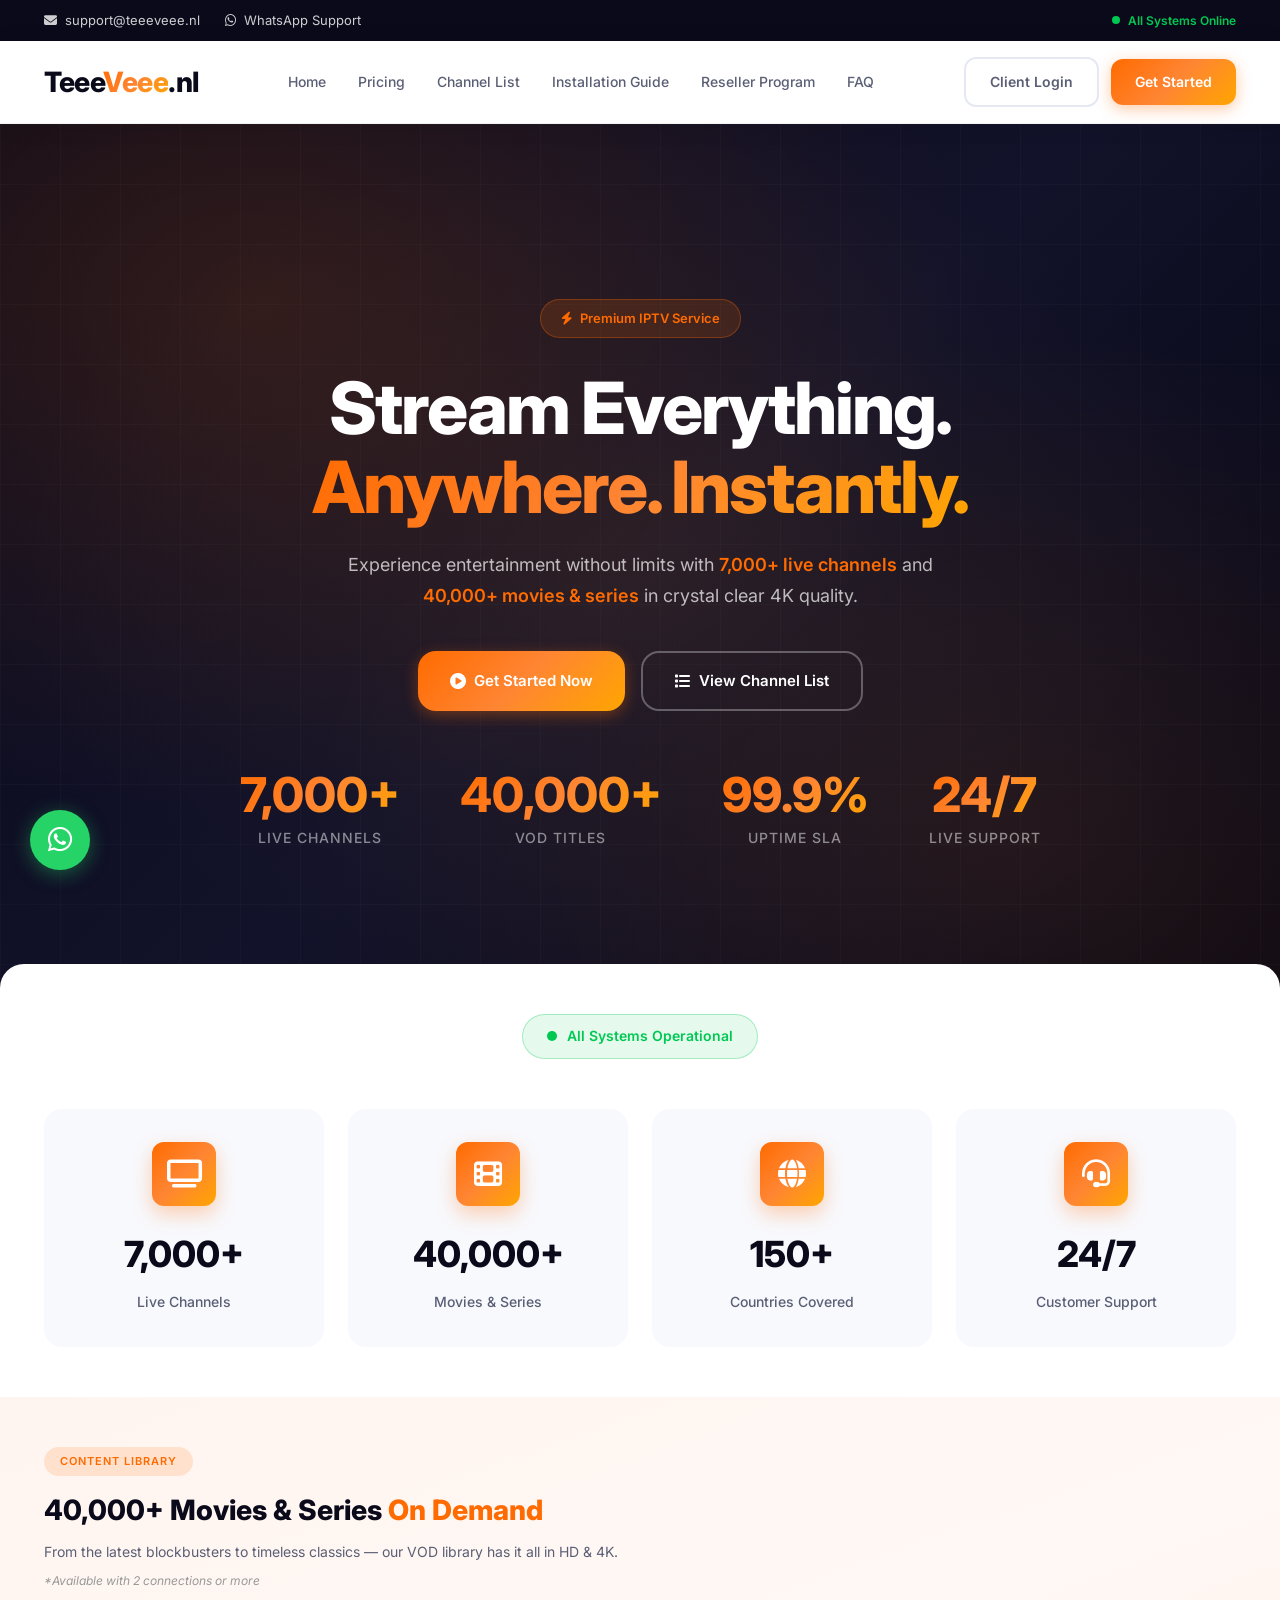
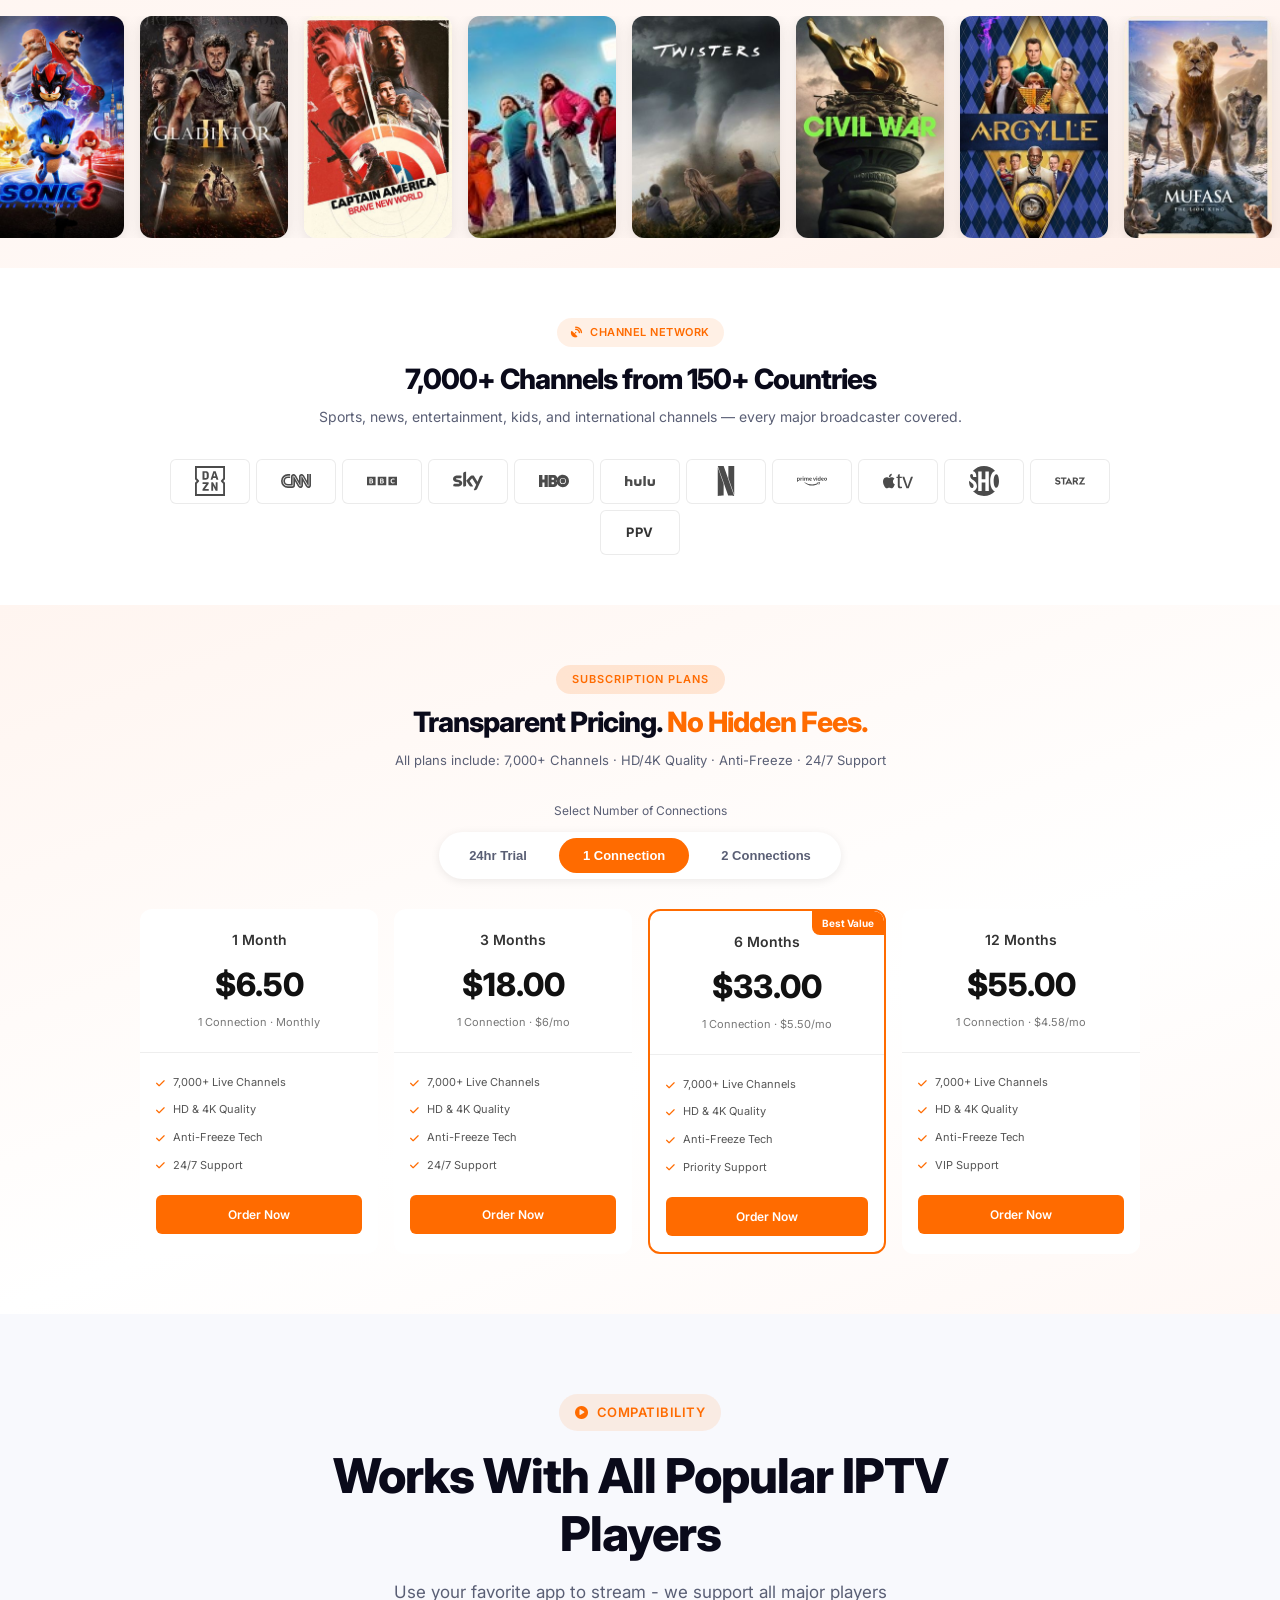
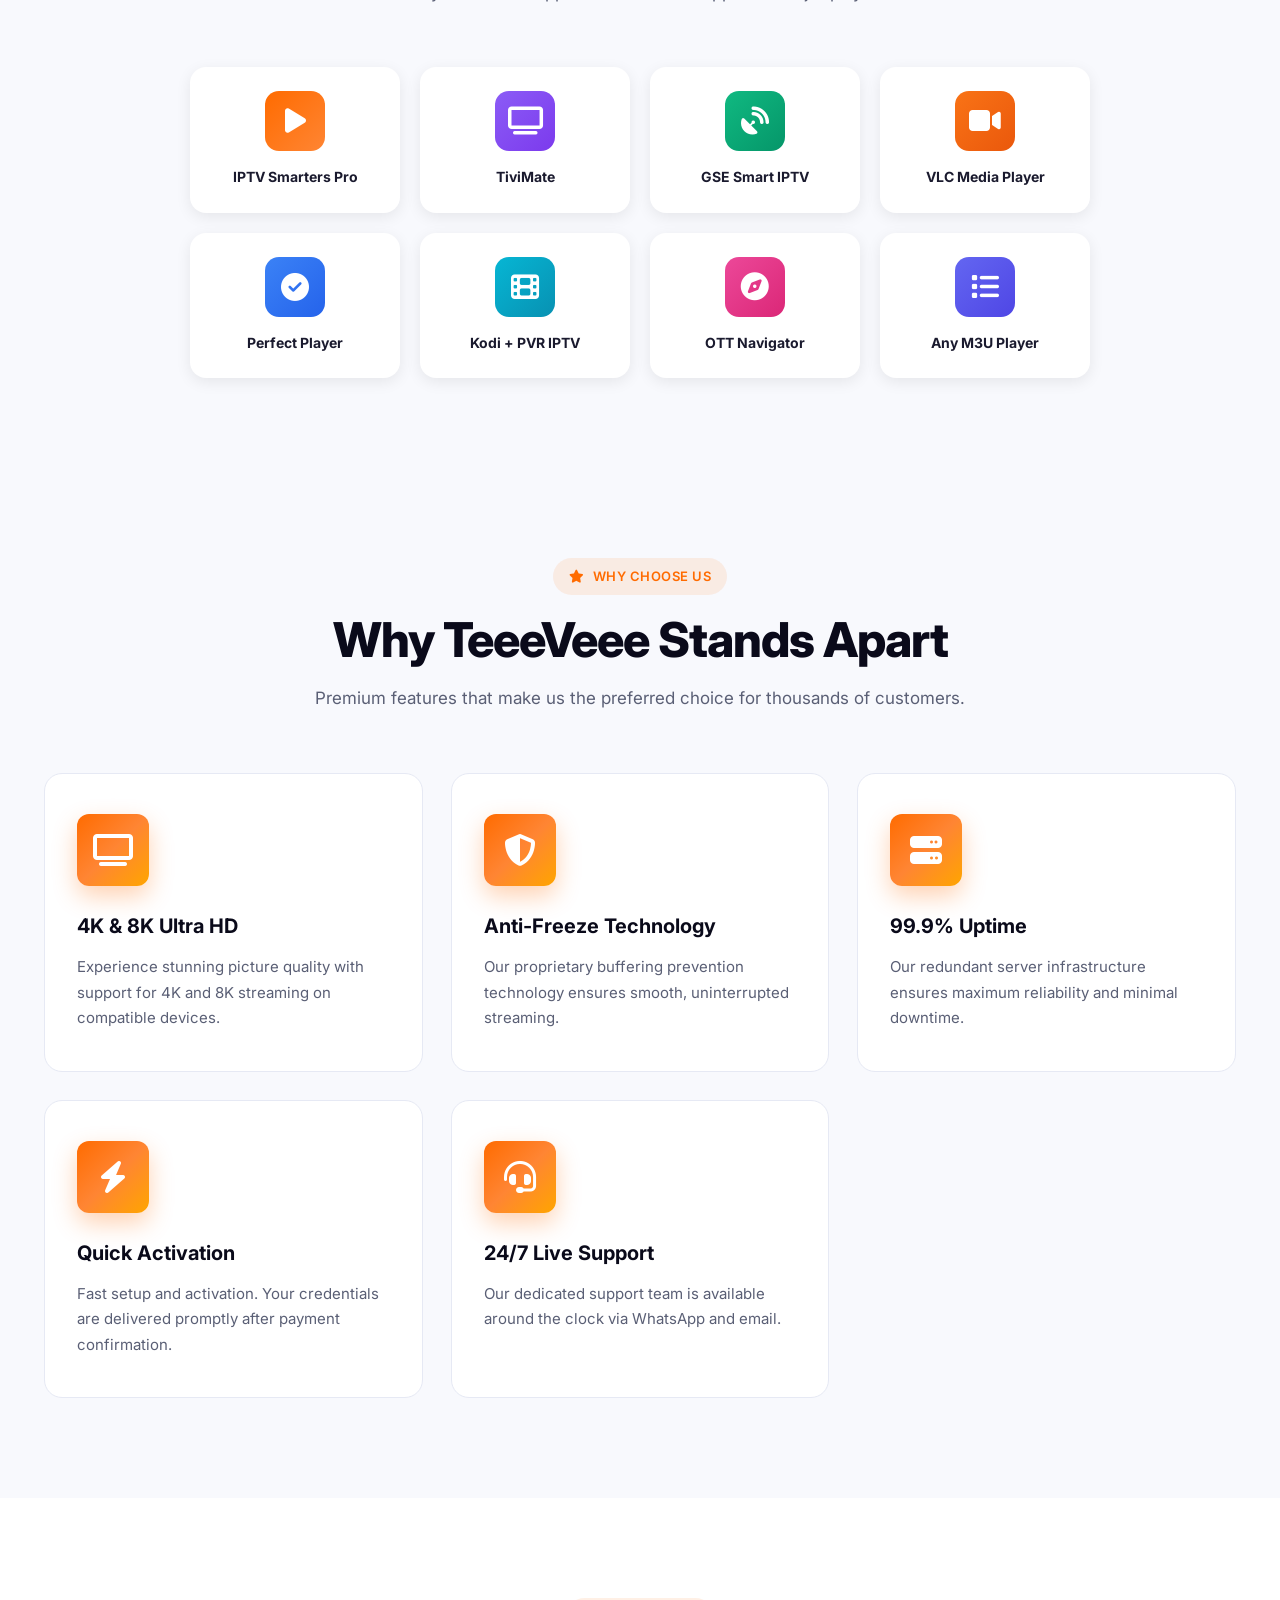
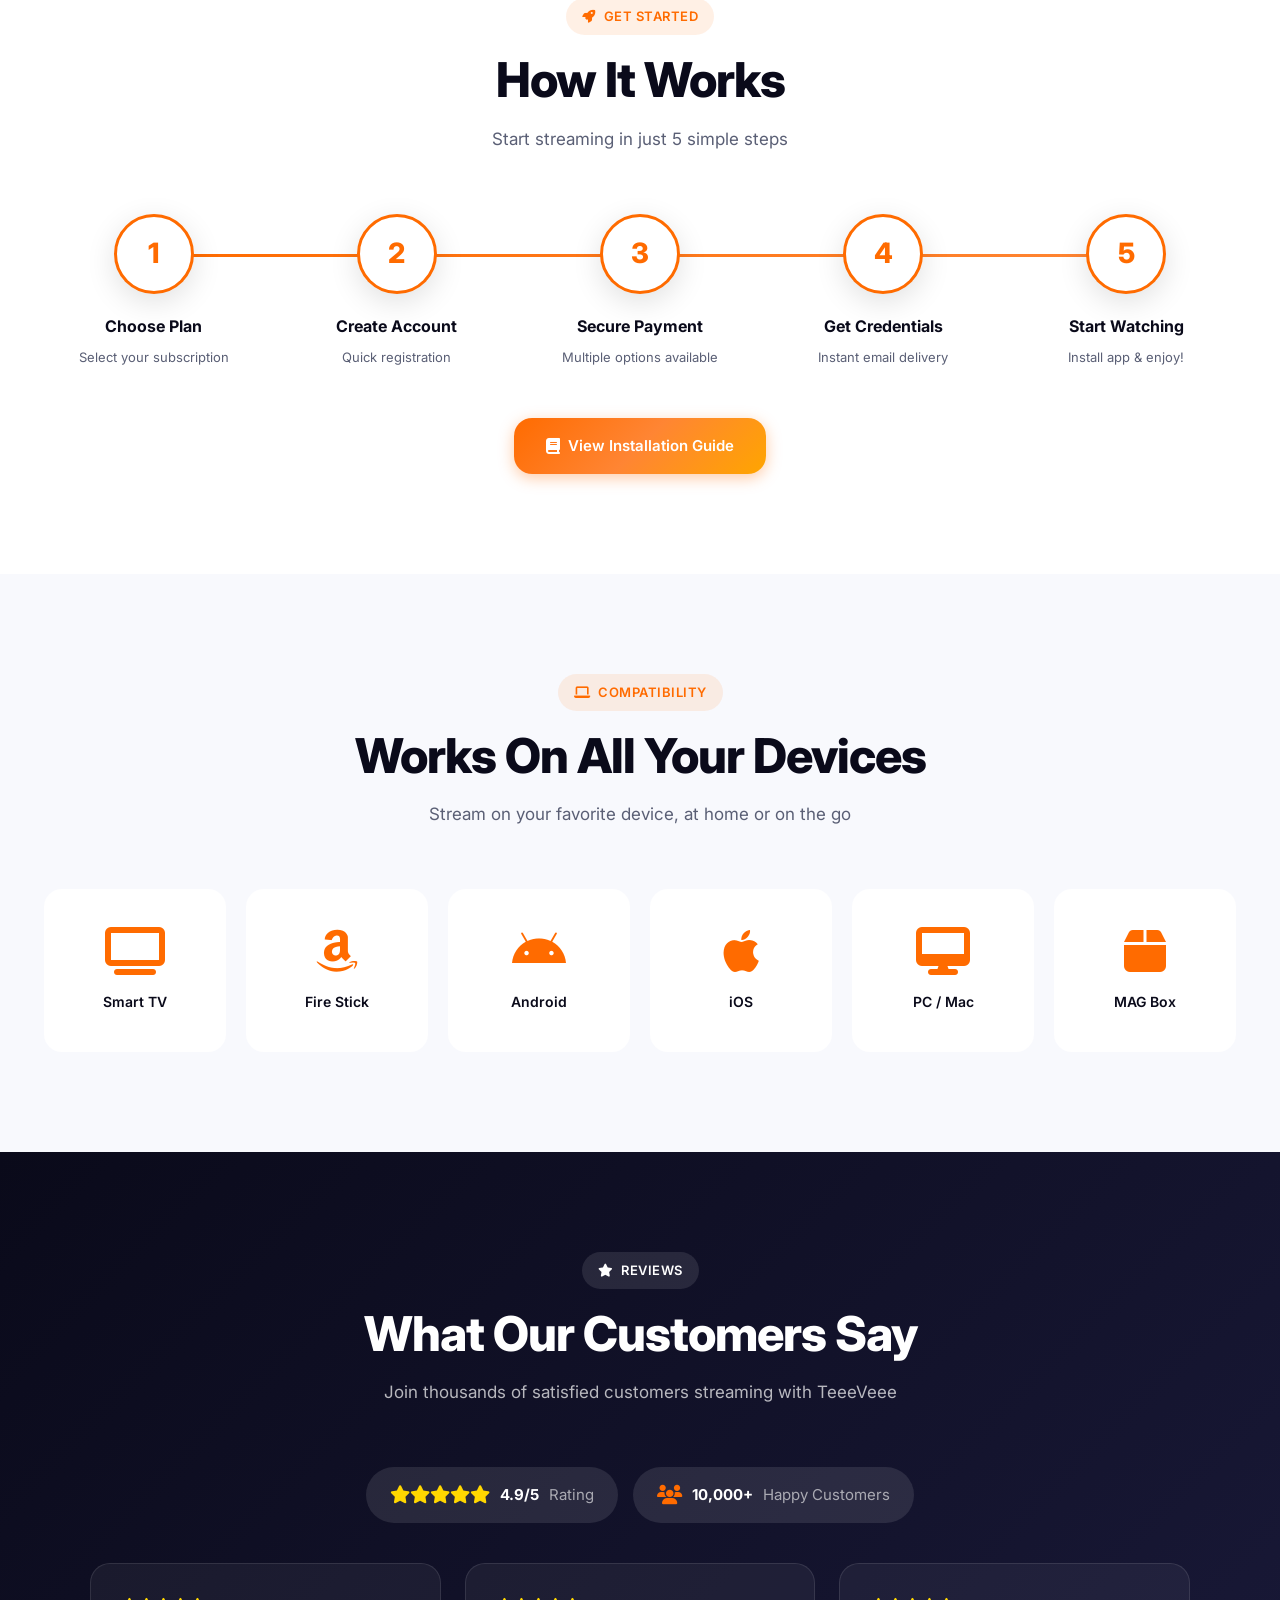
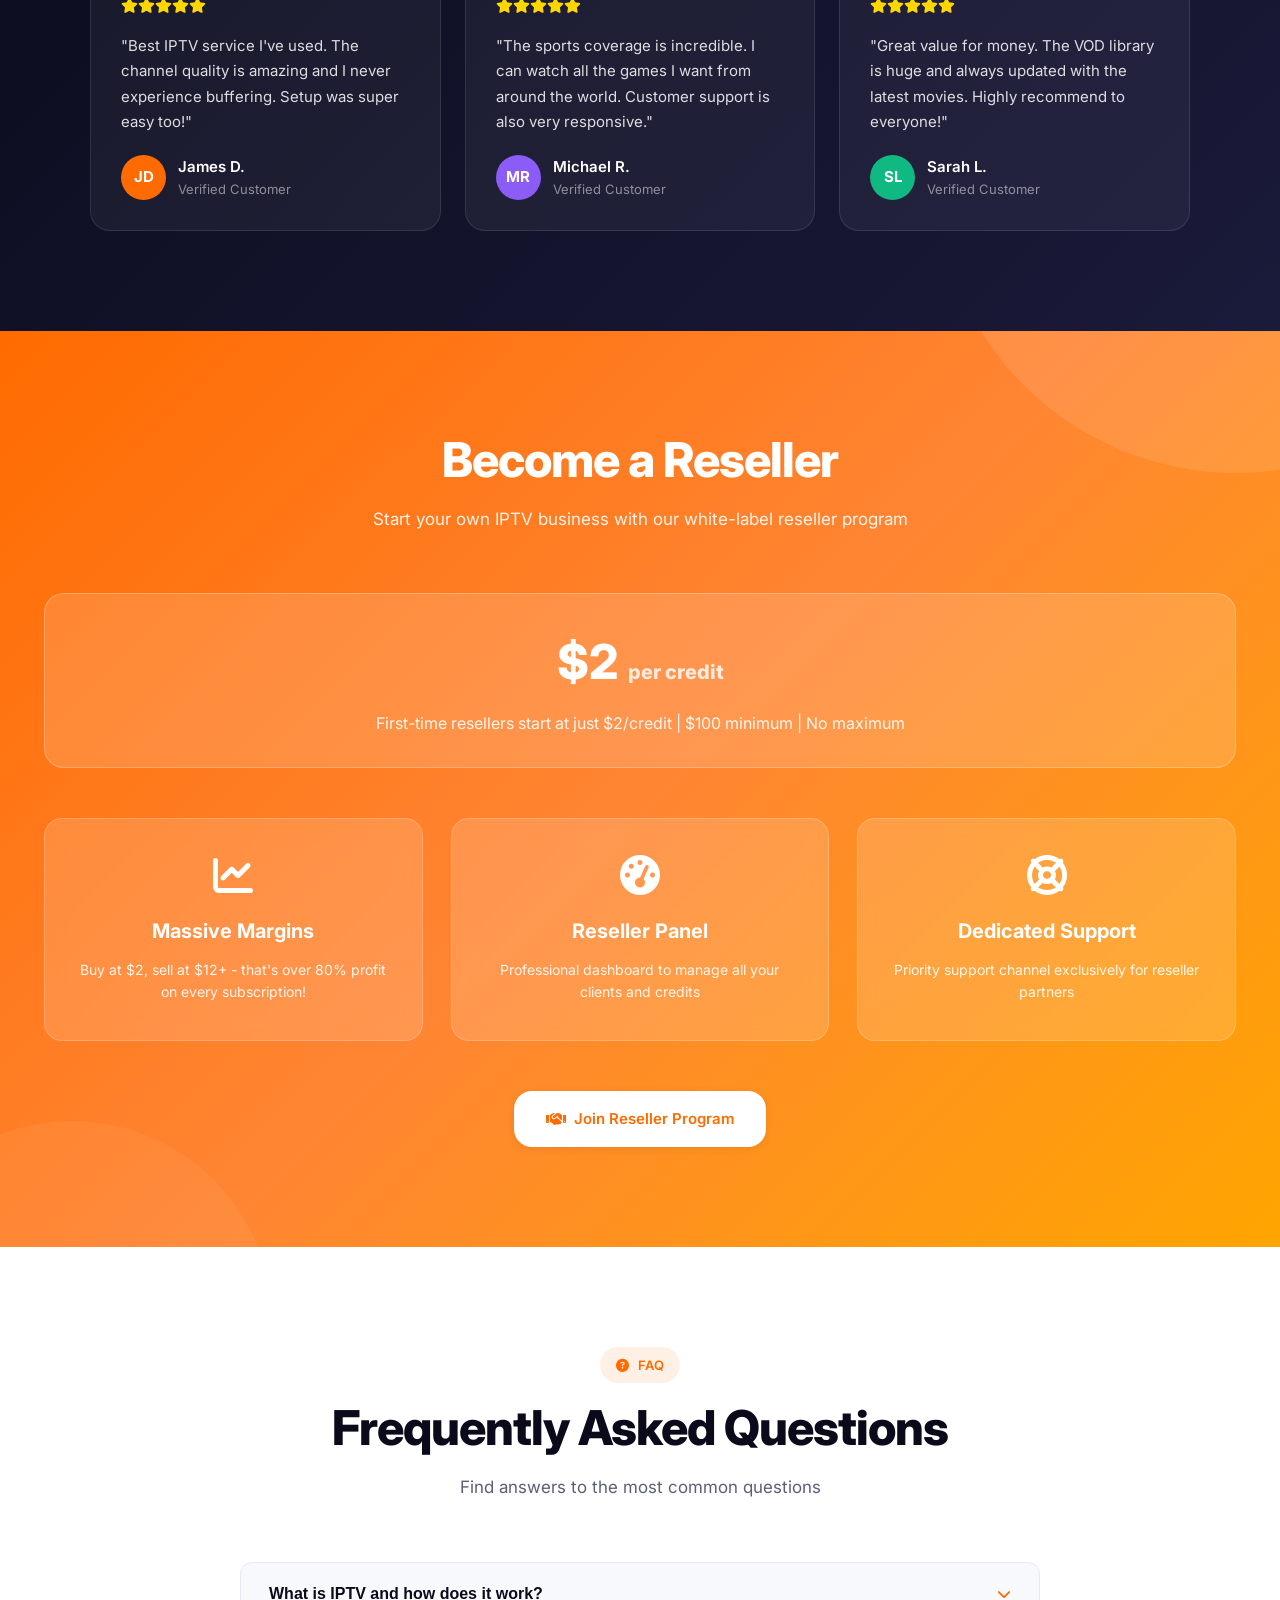
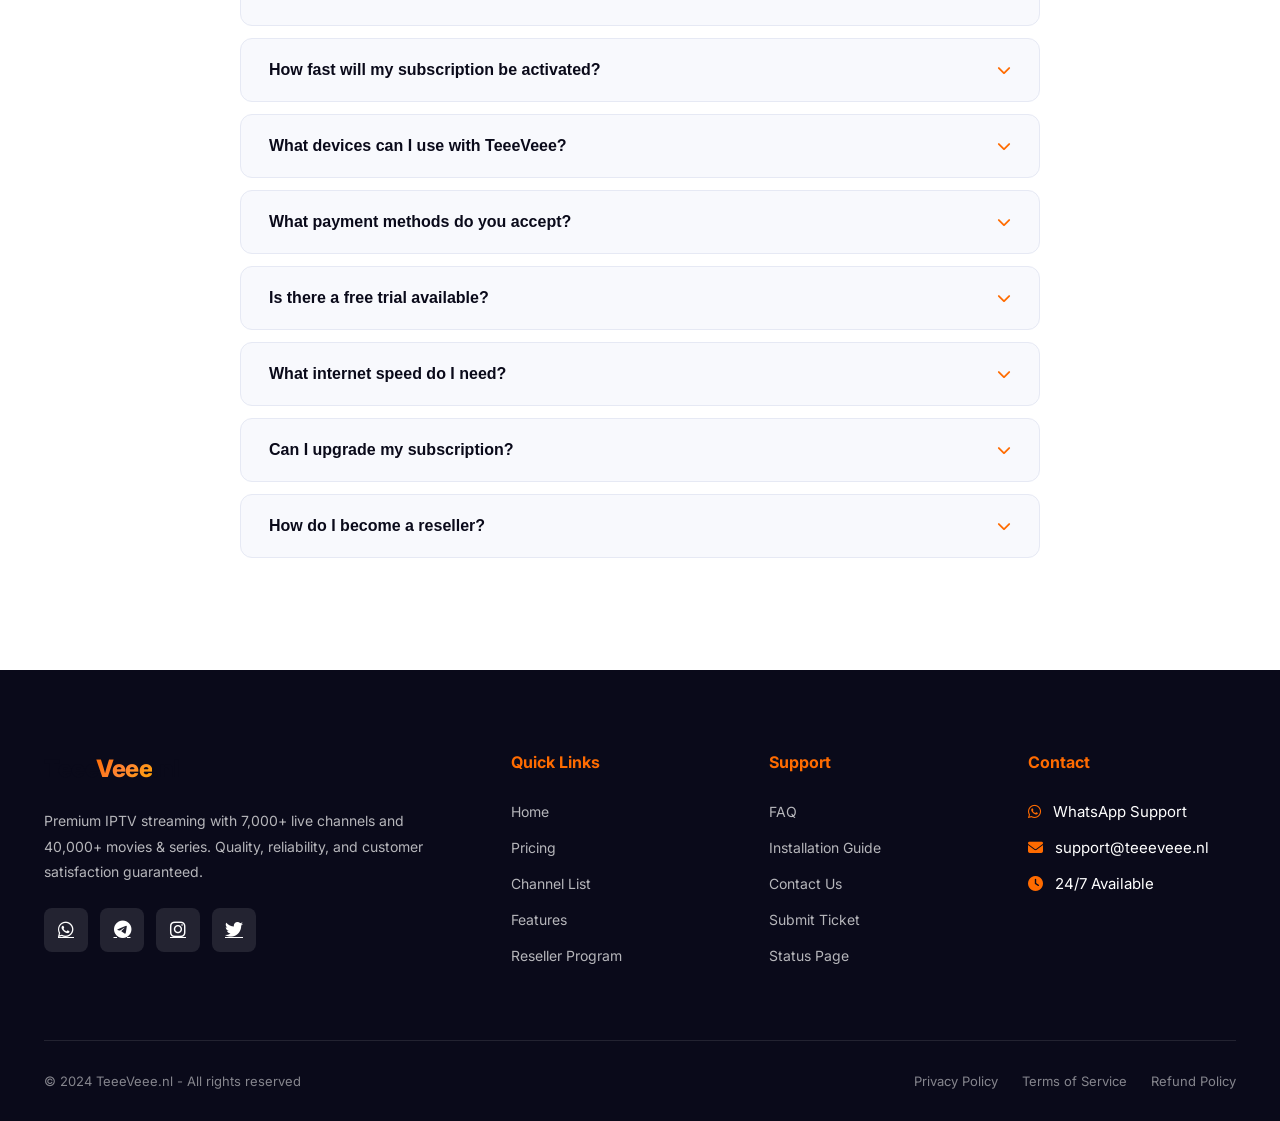
==== commit 765f5675: "Remove 7-Day EPG references" ====
--- a/index.html
+++ b/index.html
@@ -224,7 +224,7 @@
             <div class="section-header">
                 <div class="section-overline">Subscription Plans</div>
                 <h2 class="section-title">Transparent Pricing. <span style="color:#FF6B00;">No Hidden Fees.</span></h2>
-                <p class="section-desc">All plans include: 7,000+ Channels · HD/4K Quality · Anti-Freeze · 7-Day EPG · 24/7 Support</p>
+                <p class="section-desc">All plans include: 7,000+ Channels · HD/4K Quality · Anti-Freeze · 24/7 Support</p>
             </div>
 
             <!-- Connection Tabs -->
@@ -269,7 +269,6 @@
                         <ul class="plan-features">
                             <li><i class="fas fa-check"></i> 7,000+ Live Channels</li>
                             <li><i class="fas fa-check"></i> HD & 4K Quality</li>
-                            <li><i class="fas fa-check"></i> 7-Day EPG Guide</li>
                             <li><i class="fas fa-check"></i> Anti-Freeze Tech</li>
                             <li><i class="fas fa-check"></i> 24/7 Support</li>
                         </ul>
@@ -284,7 +283,6 @@
                         <ul class="plan-features">
                             <li><i class="fas fa-check"></i> 7,000+ Live Channels</li>
                             <li><i class="fas fa-check"></i> HD & 4K Quality</li>
-                            <li><i class="fas fa-check"></i> 7-Day EPG Guide</li>
                             <li><i class="fas fa-check"></i> Anti-Freeze Tech</li>
                             <li><i class="fas fa-check"></i> 24/7 Support</li>
                         </ul>
@@ -300,7 +298,6 @@
                         <ul class="plan-features">
                             <li><i class="fas fa-check"></i> 7,000+ Live Channels</li>
                             <li><i class="fas fa-check"></i> HD & 4K Quality</li>
-                            <li><i class="fas fa-check"></i> 7-Day EPG Guide</li>
                             <li><i class="fas fa-check"></i> Anti-Freeze Tech</li>
                             <li><i class="fas fa-check"></i> Priority Support</li>
                         </ul>
@@ -315,7 +312,6 @@
                         <ul class="plan-features">
                             <li><i class="fas fa-check"></i> 7,000+ Live Channels</li>
                             <li><i class="fas fa-check"></i> HD & 4K Quality</li>
-                            <li><i class="fas fa-check"></i> 7-Day EPG Guide</li>
                             <li><i class="fas fa-check"></i> Anti-Freeze Tech</li>
                             <li><i class="fas fa-check"></i> VIP Support</li>
                         </ul>
@@ -465,11 +461,6 @@
                     <p>Our proprietary buffering prevention technology ensures smooth, uninterrupted streaming.</p>
                 </div>
                 <div class="feature-card">
-                    <div class="feature-icon"><i class="fas fa-calendar-alt"></i></div>
-                    <h3>7-Day EPG Guide</h3>
-                    <p>Full electronic program guide showing what's on now and for the next 7 days.</p>
-                </div>
-                <div class="feature-card">
                     <div class="feature-icon"><i class="fas fa-server"></i></div>
                     <h3>99.9% Uptime</h3>
                     <p>Our redundant server infrastructure ensures maximum reliability and minimal downtime.</p>
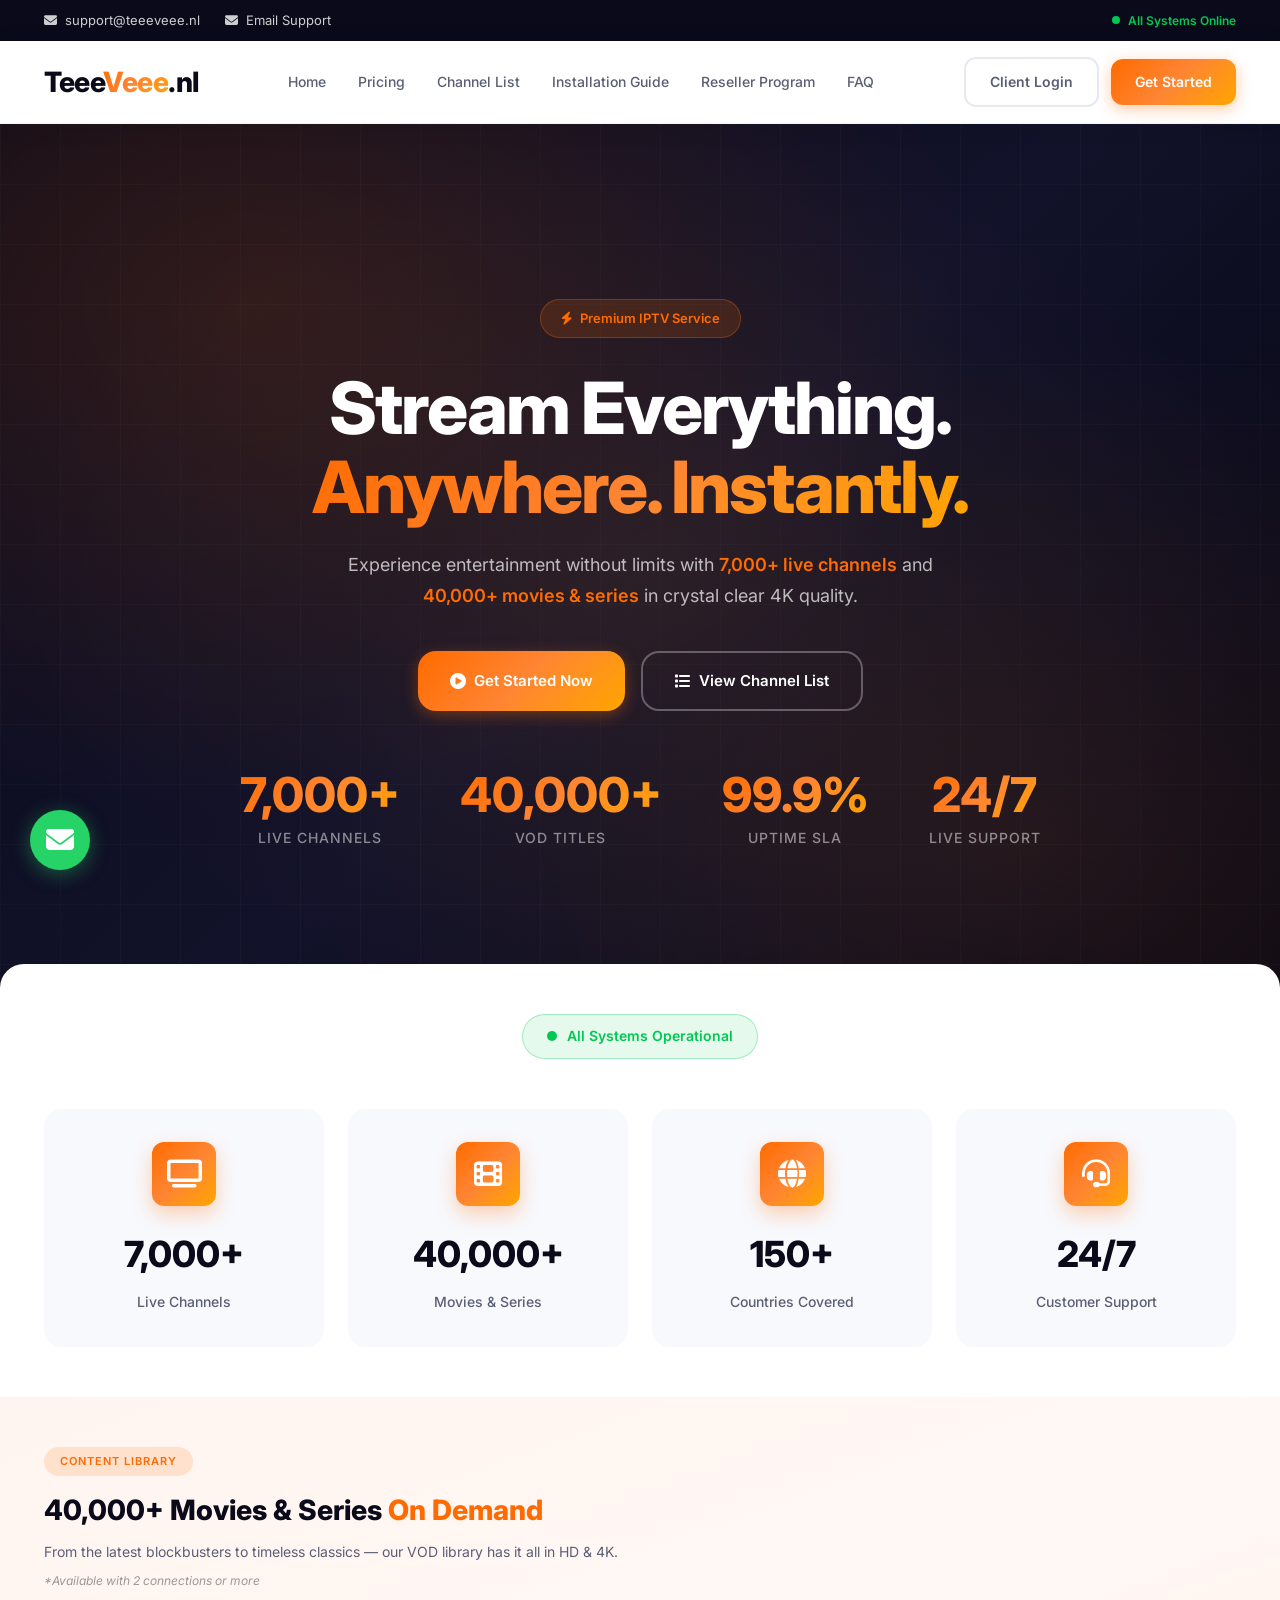
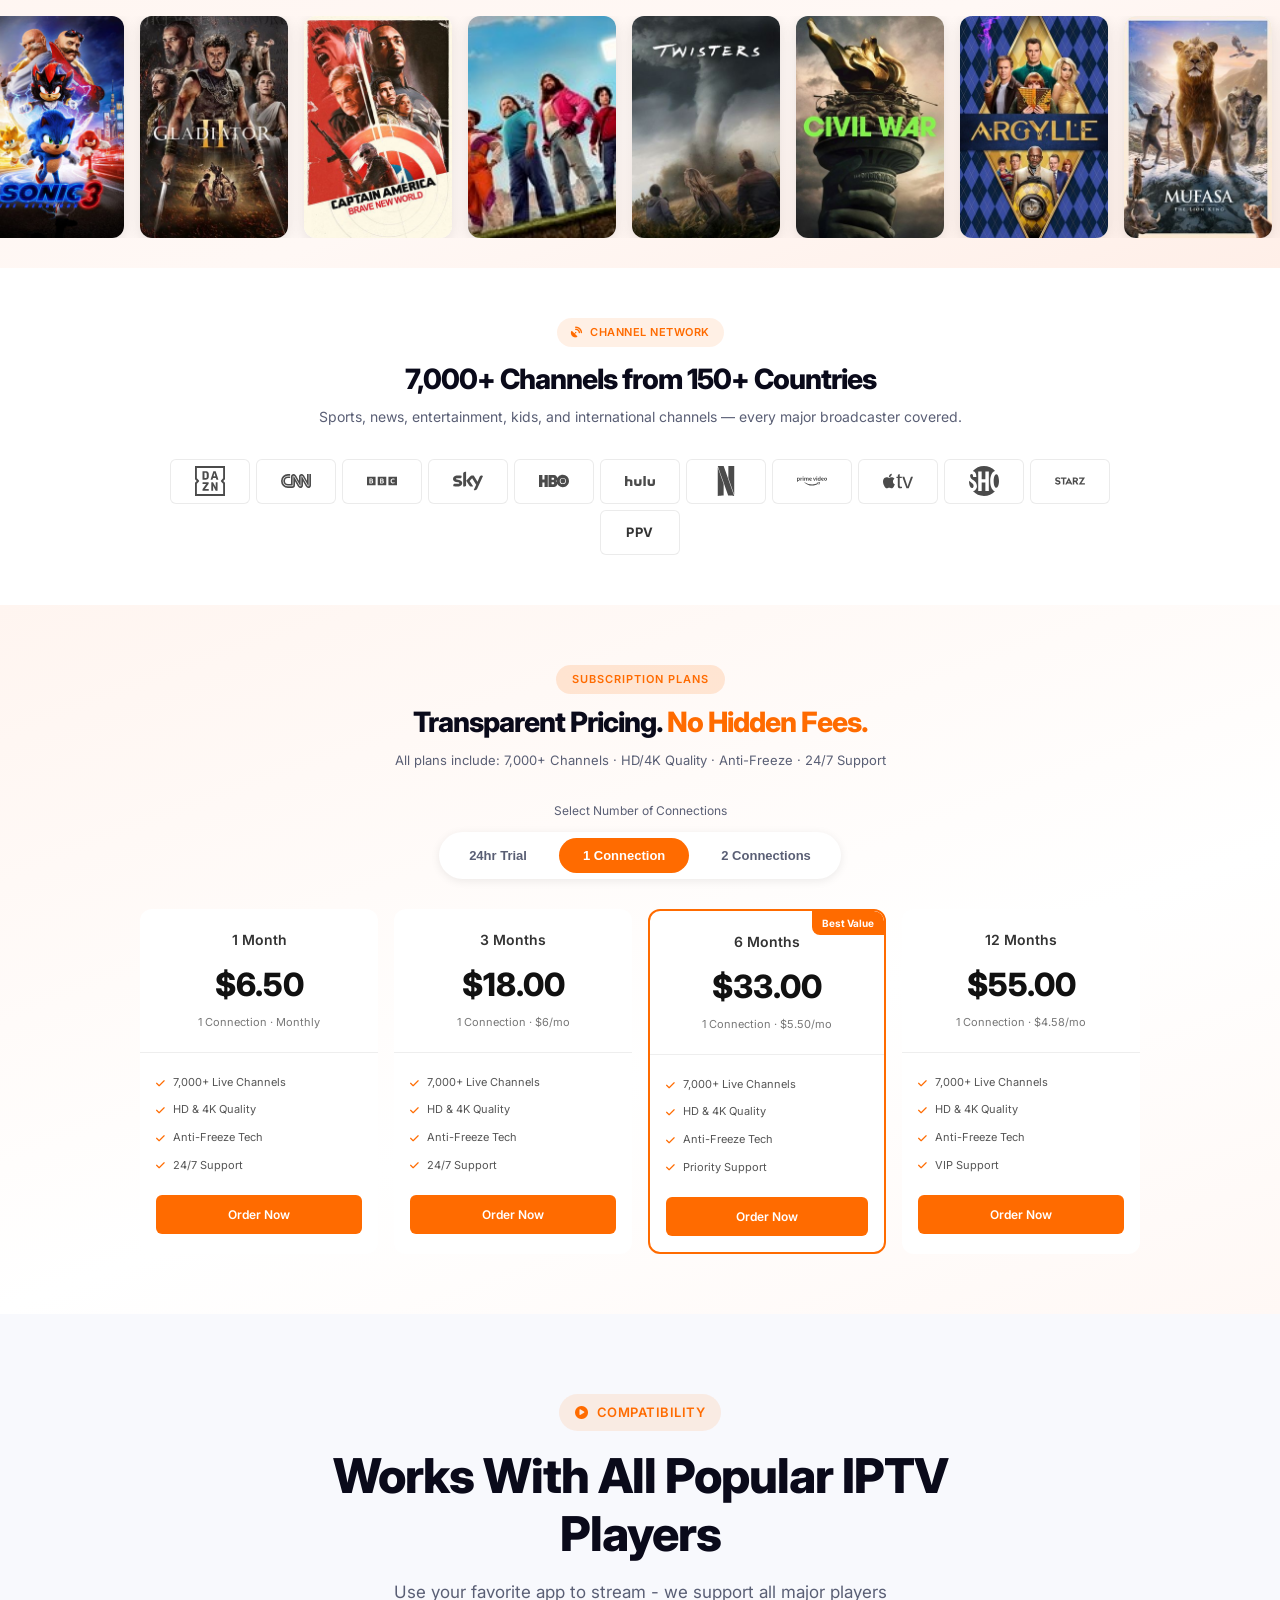
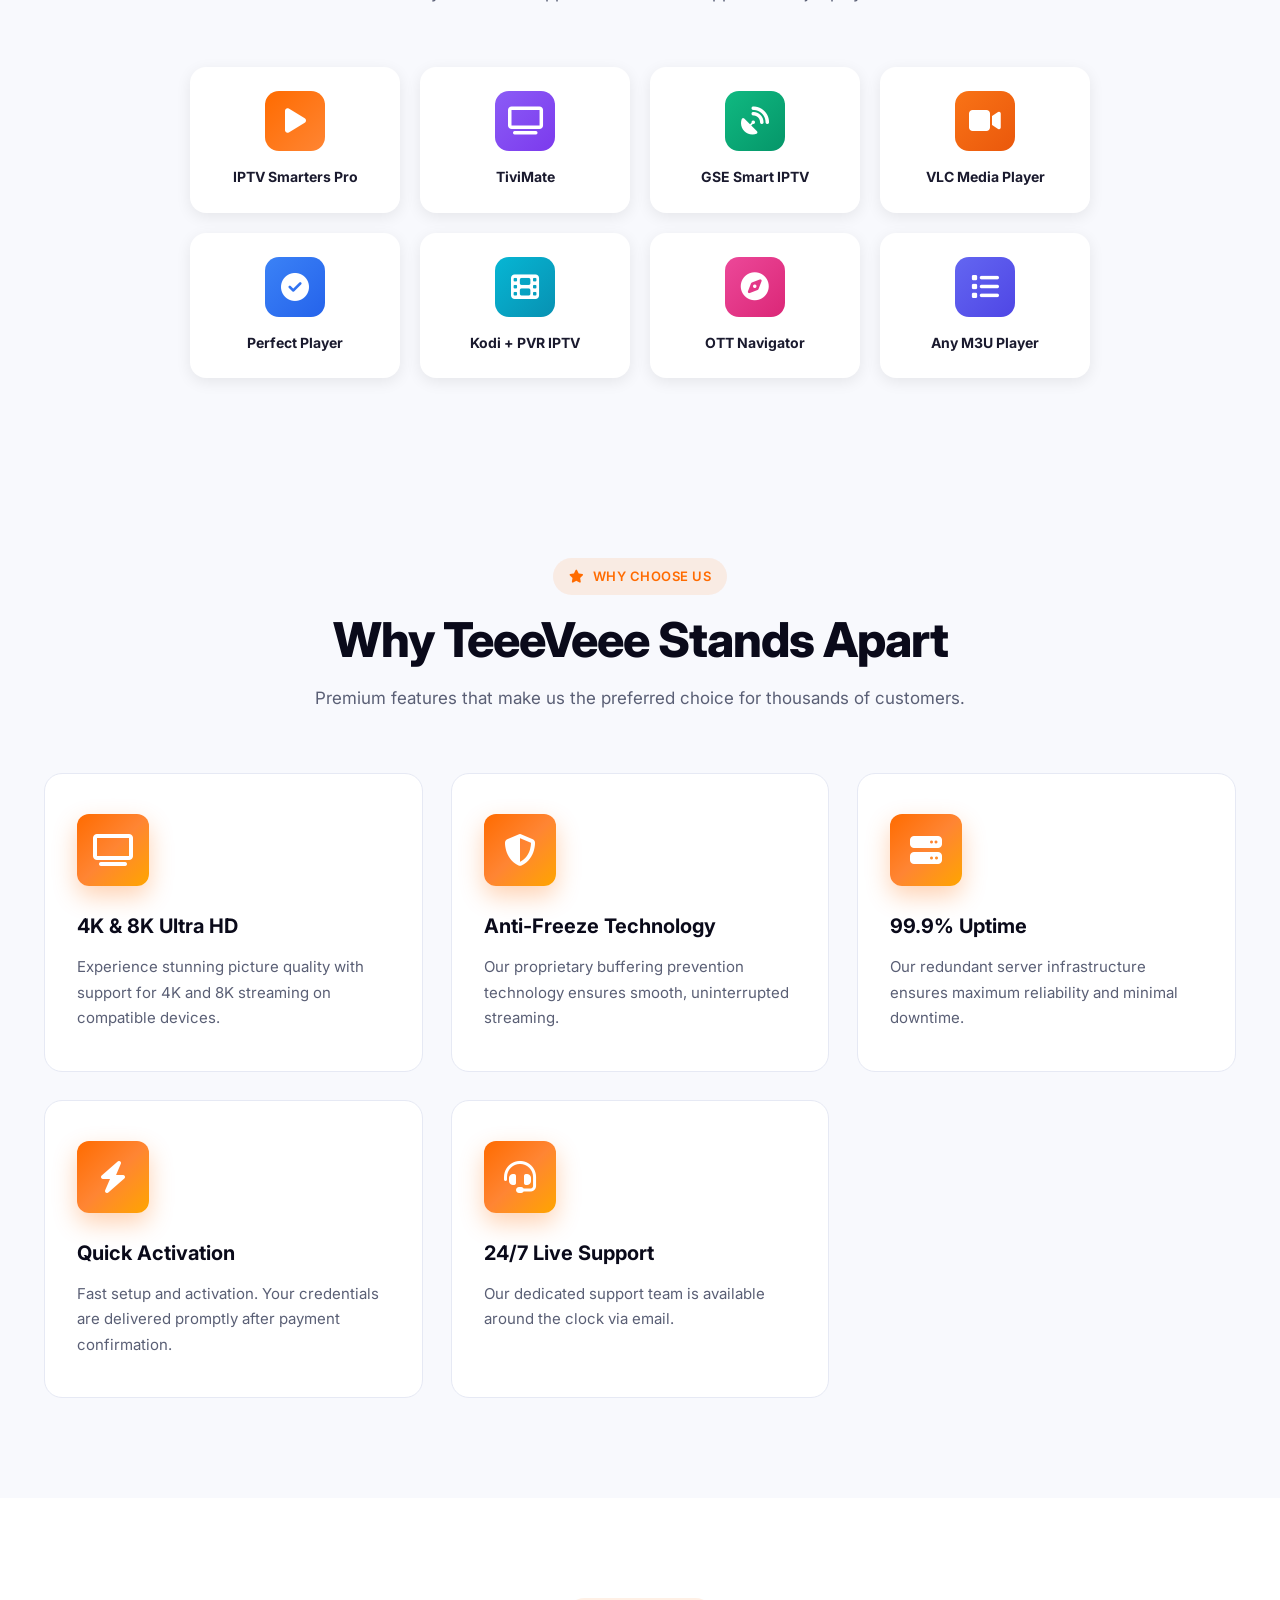
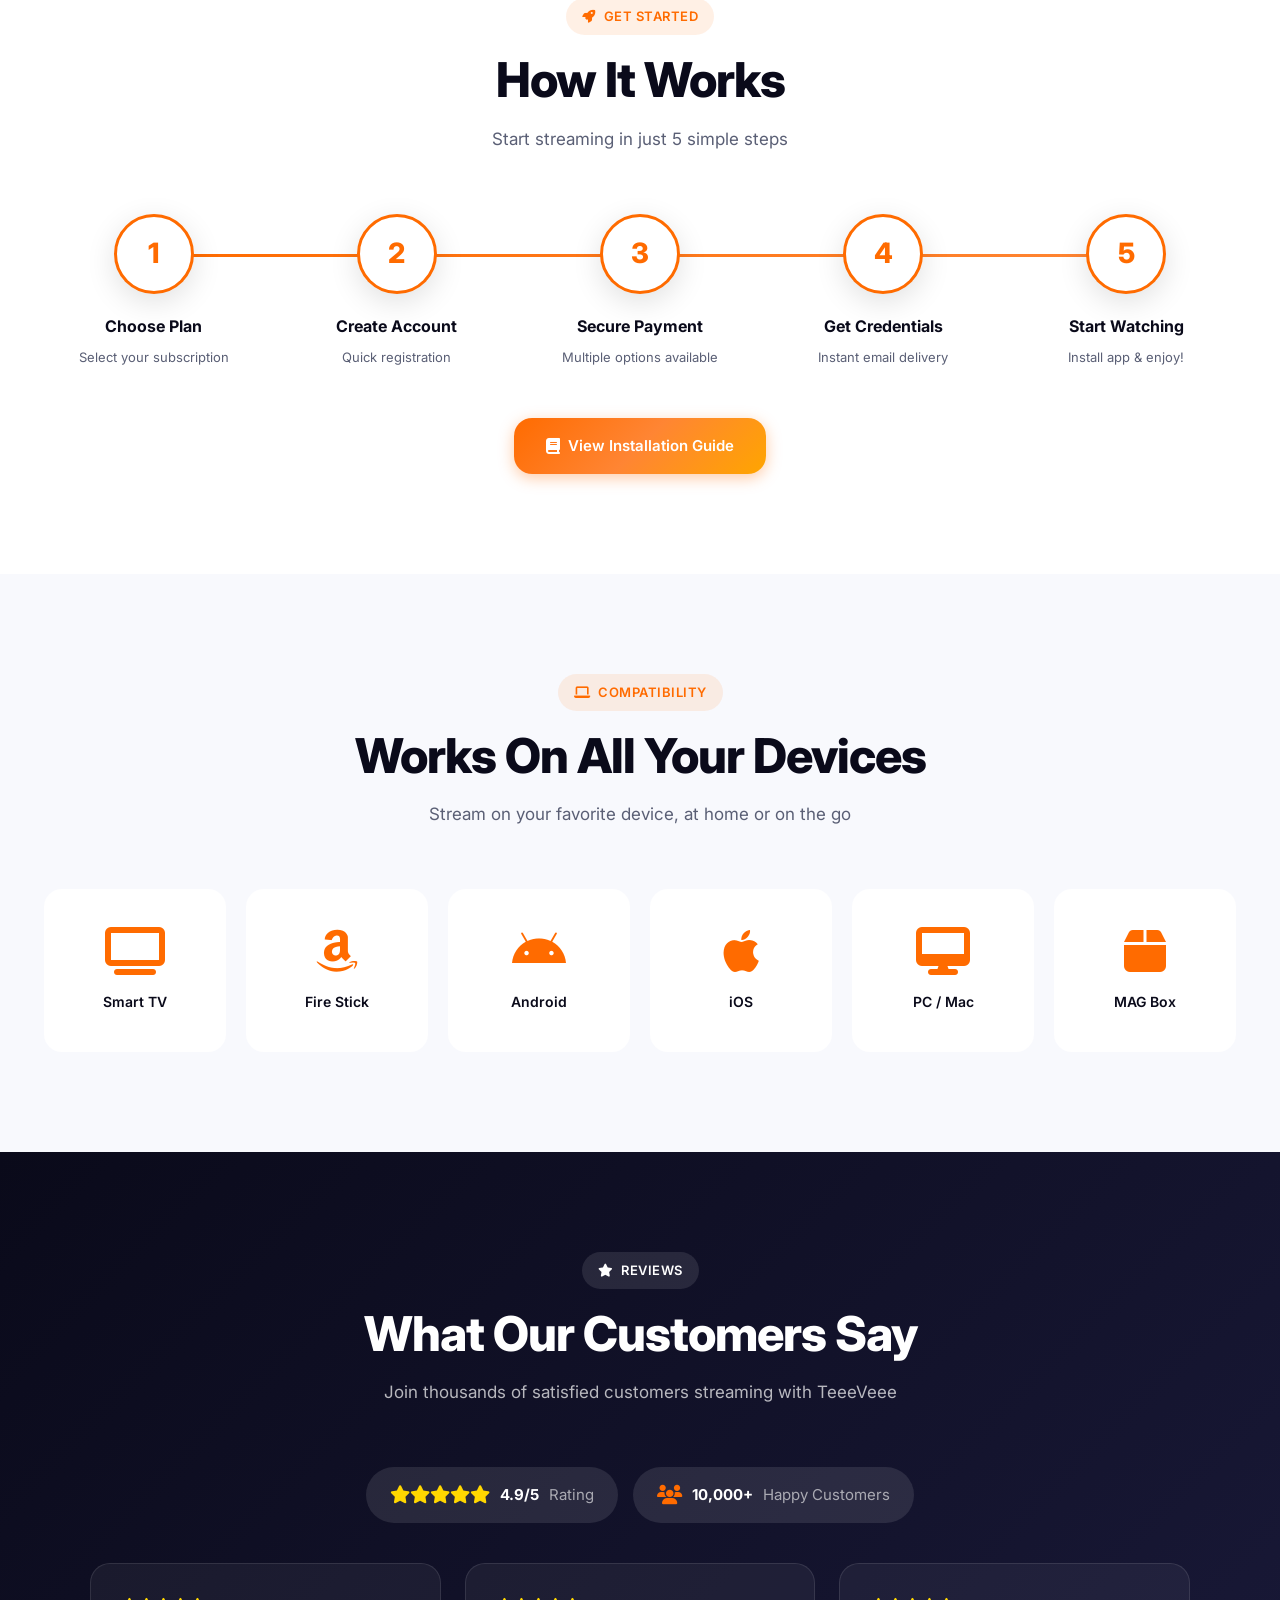
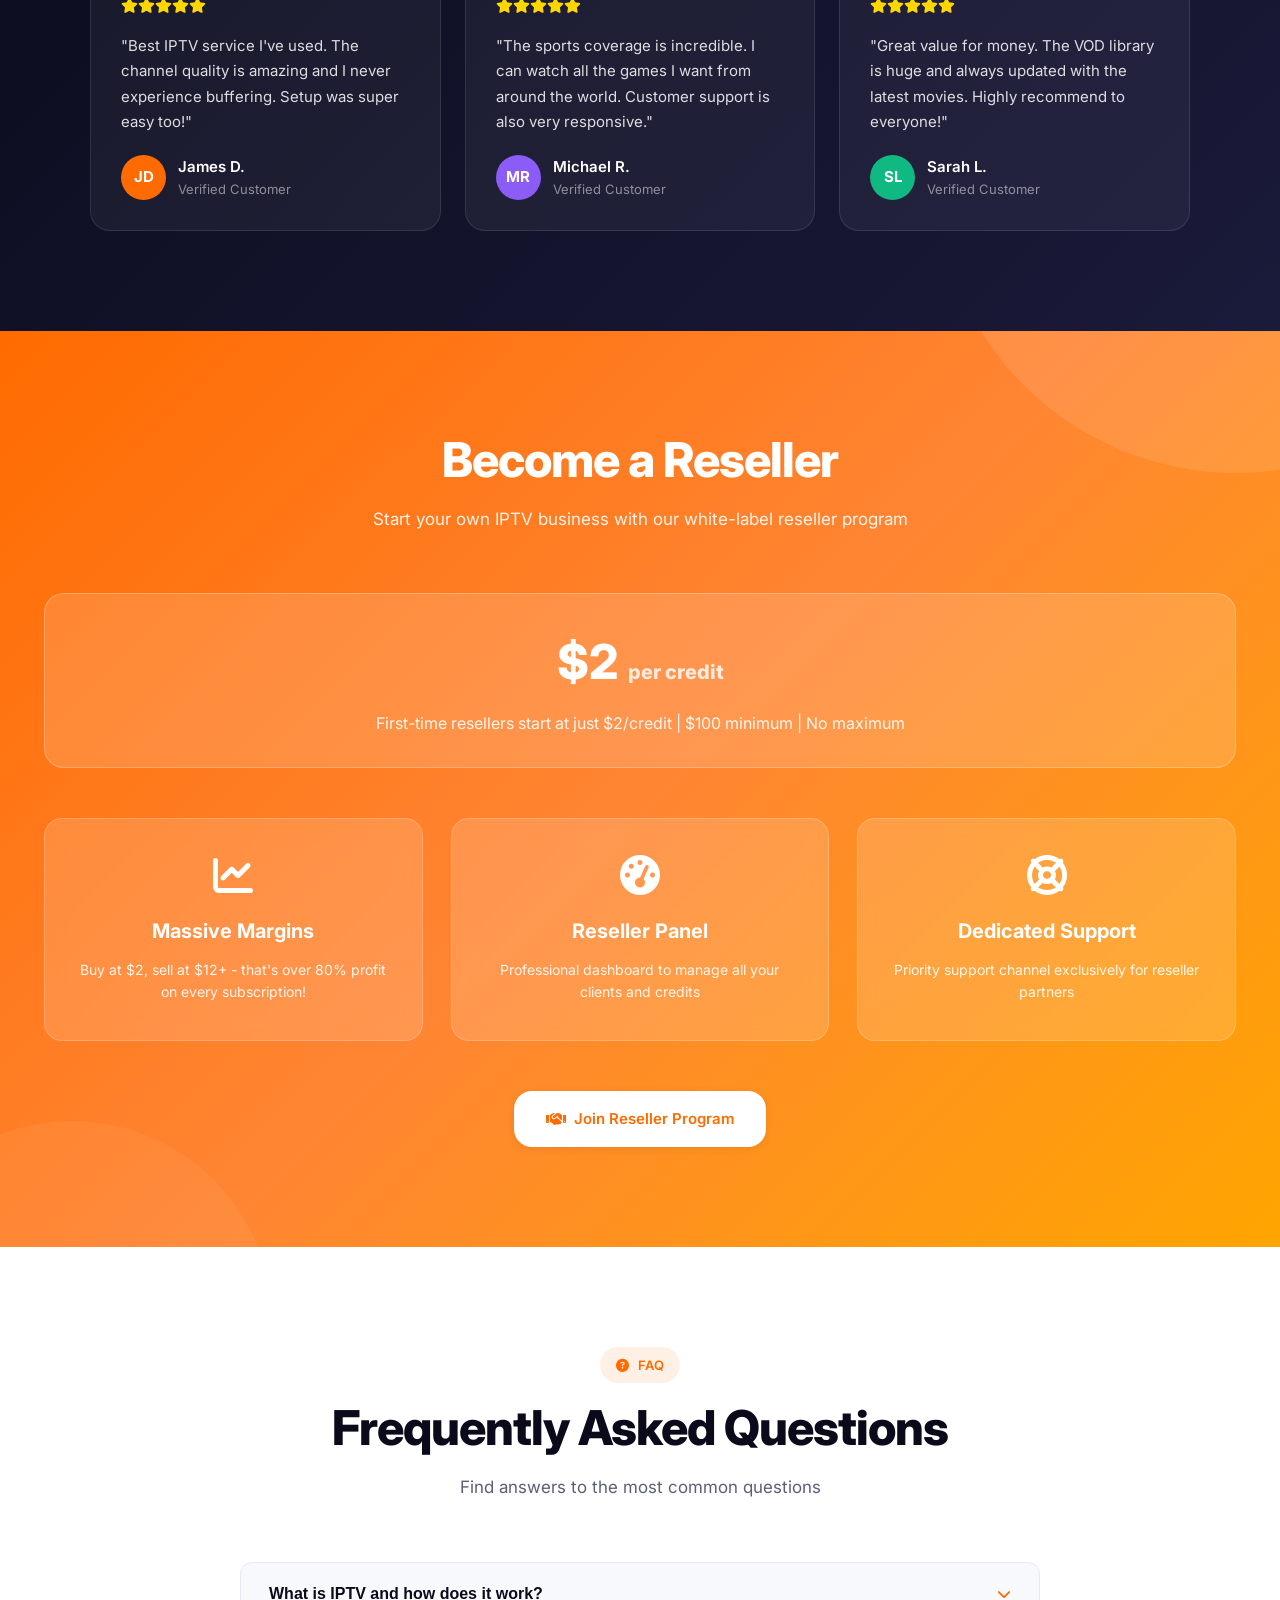
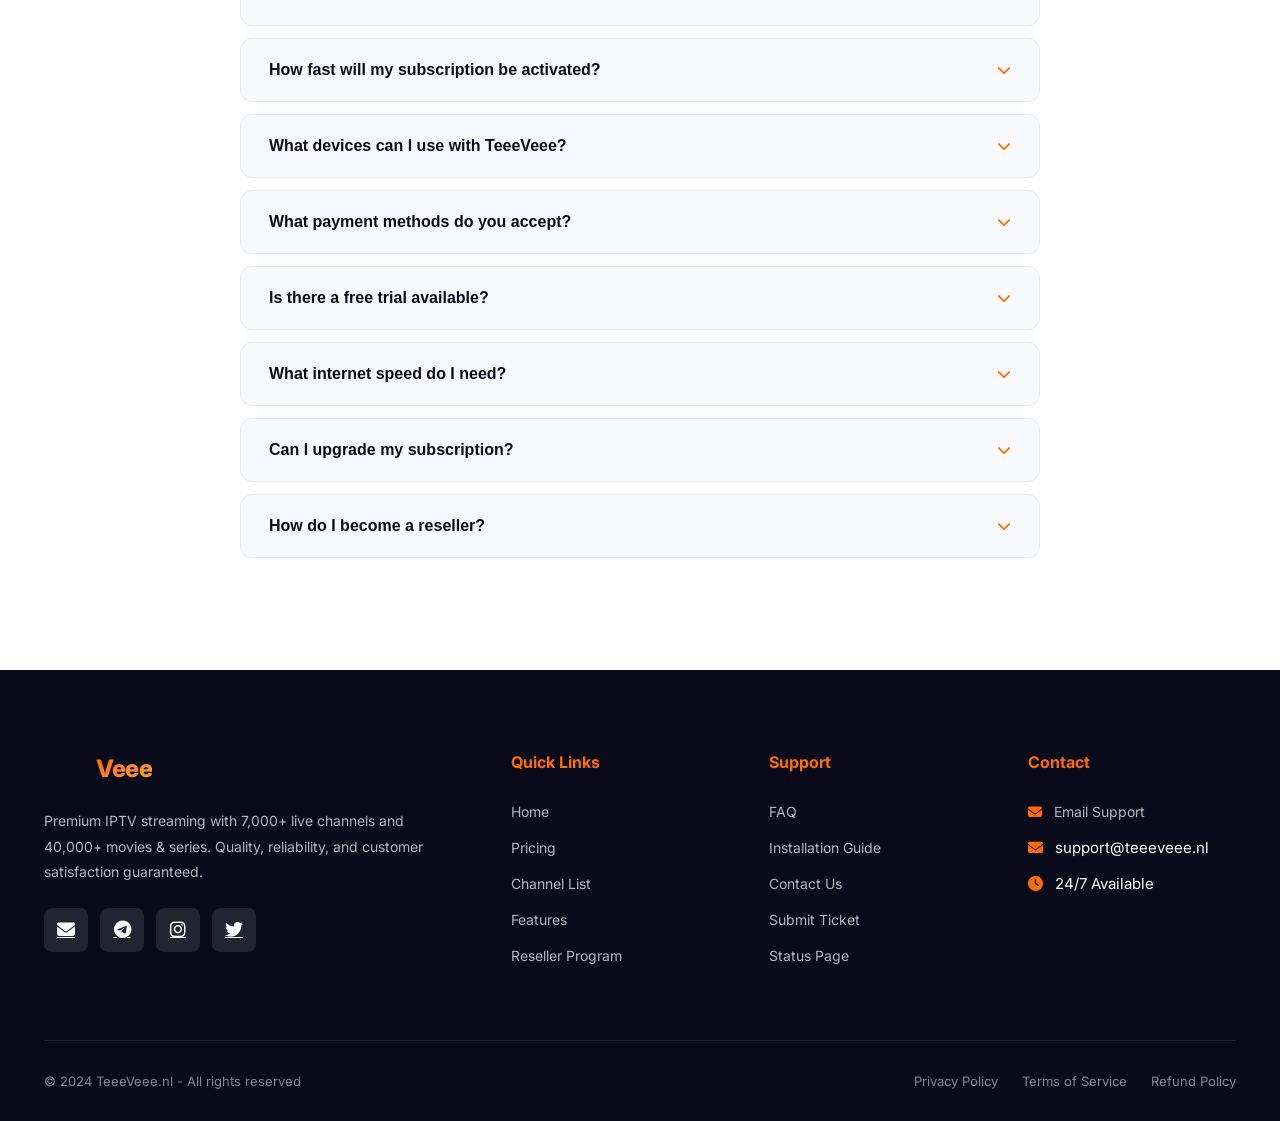
==== commit bd48823a: "Replace WhatsApp links with email links" ====
--- a/index.html
+++ b/index.html
@@ -18,7 +18,7 @@
             <div class="top-bar-inner">
                 <div class="top-bar-left">
                     <a href="mailto:support@teeeveee.nl"><i class="fas fa-envelope"></i> support@teeeveee.nl</a>
-                    <a href="#"><i class="fab fa-whatsapp"></i> WhatsApp Support</a>
+                    <a href="mailto:support@teeeveee.nl"><i class="fas fa-envelope"></i> Email Support</a>
                 </div>
                 <div class="top-bar-right">
                     <span class="status-dot"></span>
@@ -473,7 +473,7 @@
                 <div class="feature-card">
                     <div class="feature-icon"><i class="fas fa-headset"></i></div>
                     <h3>24/7 Live Support</h3>
-                    <p>Our dedicated support team is available around the clock via WhatsApp and email.</p>
+                    <p>Our dedicated support team is available around the clock via email.</p>
                 </div>
             </div>
         </div>
@@ -704,7 +704,7 @@
                         <i class="fas fa-chevron-down"></i>
                     </button>
                     <div class="faq-answer">
-                        <p>Yes! We offer a 24-hour trial so you can test our service quality before committing to a subscription. Contact our support team via WhatsApp to request your trial.</p>
+                        <p>Yes! We offer a 24-hour trial so you can test our service quality before committing to a subscription. Contact our support team via email to request your trial.</p>
                     </div>
                 </div>
                 <div class="faq-item">
@@ -746,7 +746,7 @@
                     <span class="logo-text" style="font-size: 24px;">Teee<span class="highlight">Veee</span>.nl</span>
                     <p style="margin-top: 20px;">Premium IPTV streaming with 7,000+ live channels and 40,000+ movies & series. Quality, reliability, and customer satisfaction guaranteed.</p>
                     <div class="footer-social">
-                        <a href="#"><i class="fab fa-whatsapp"></i></a>
+                        <a href="mailto:support@teeeveee.nl"><i class="fas fa-envelope"></i></a>
                         <a href="#"><i class="fab fa-telegram"></i></a>
                         <a href="#"><i class="fab fa-instagram"></i></a>
                         <a href="#"><i class="fab fa-twitter"></i></a>
@@ -775,7 +775,7 @@
                 <div class="footer-col">
                     <h4>Contact</h4>
                     <ul>
-                        <li><i class="fab fa-whatsapp" style="color: var(--primary); margin-right: 8px;"></i> WhatsApp Support</li>
+                        <li><a href="mailto:support@teeeveee.nl"><i class="fas fa-envelope" style="color: var(--primary); margin-right: 8px;"></i> Email Support</a></li>
                         <li><i class="fas fa-envelope" style="color: var(--primary); margin-right: 8px;"></i> support@teeeveee.nl</li>
                         <li><i class="fas fa-clock" style="color: var(--primary); margin-right: 8px;"></i> 24/7 Available</li>
                     </ul>
@@ -792,10 +792,10 @@
         </div>
     </footer>
 
-    <!-- WhatsApp Widget -->
+    <!-- Email Widget -->
     <div class="whatsapp-widget">
-        <a href="#" class="whatsapp-btn">
-            <i class="fab fa-whatsapp"></i>
+        <a href="mailto:support@teeeveee.nl" class="whatsapp-btn">
+            <i class="fas fa-envelope"></i>
         </a>
     </div>
 
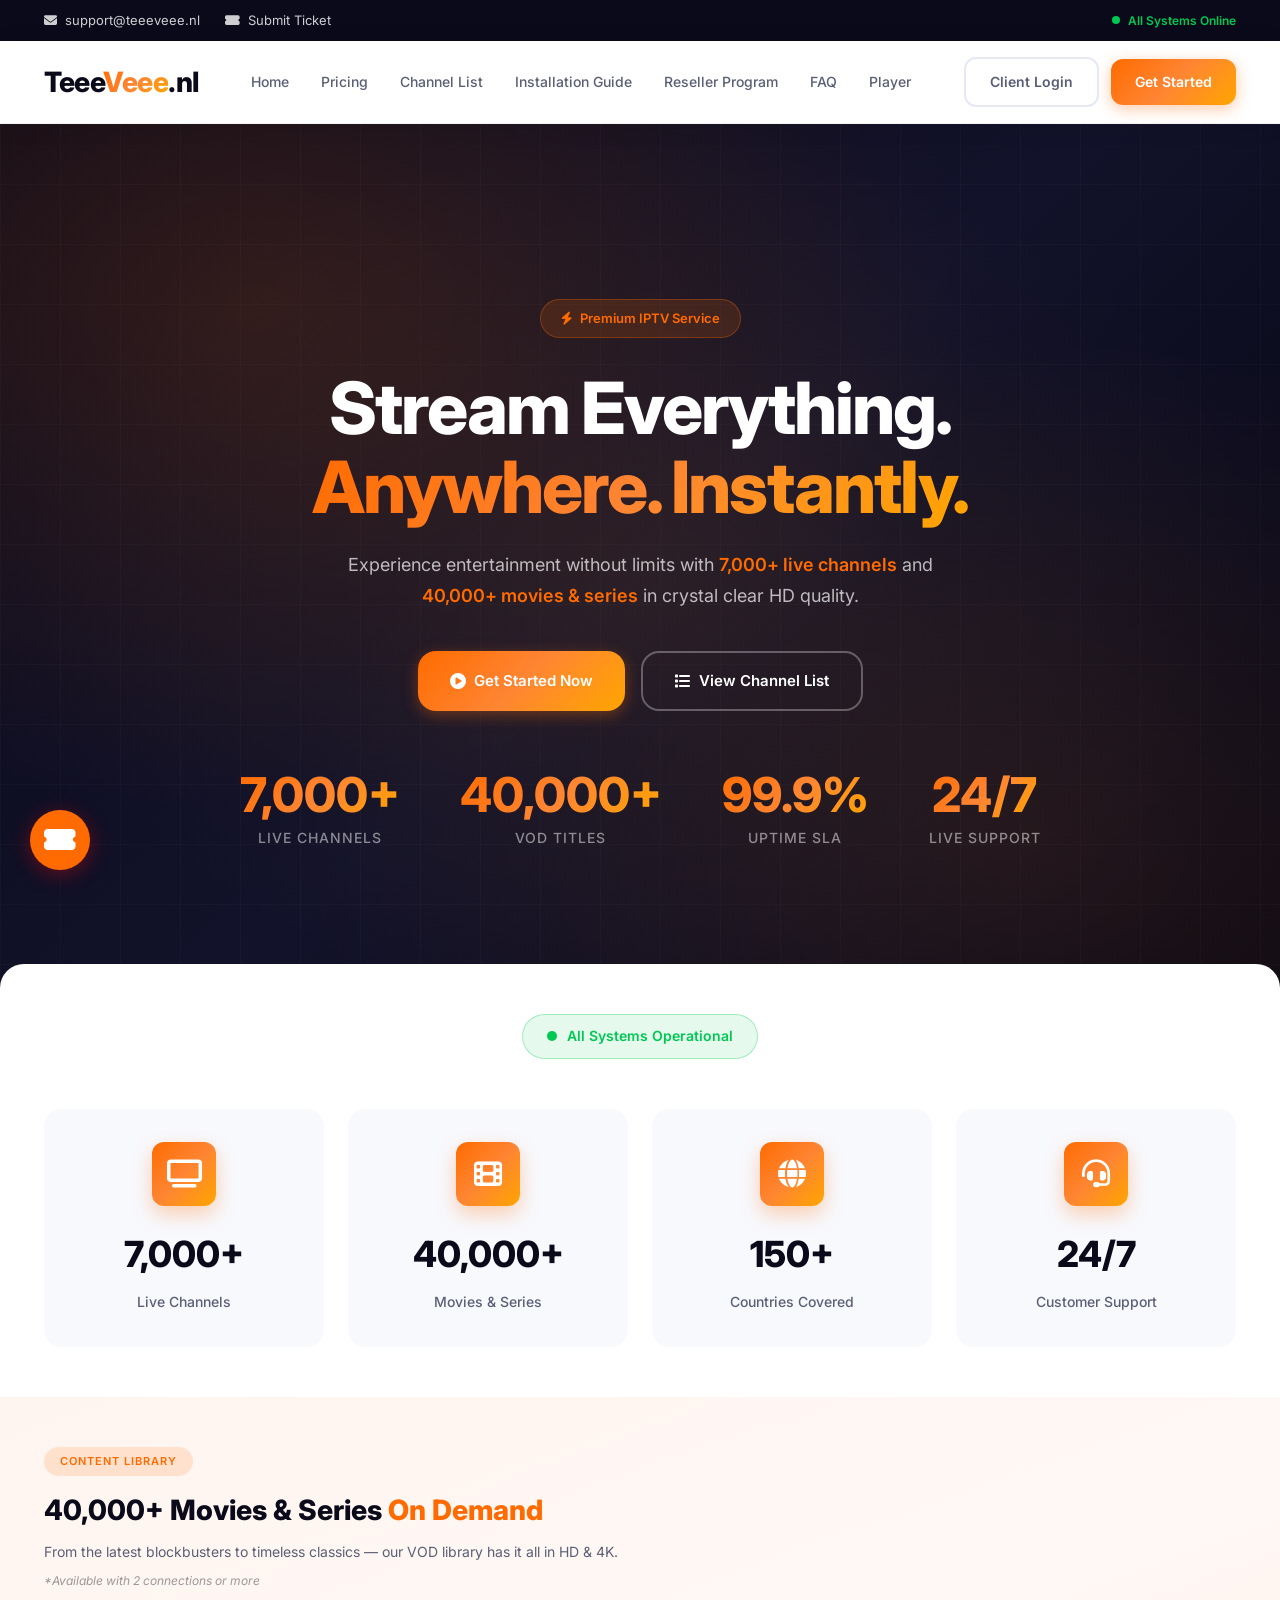
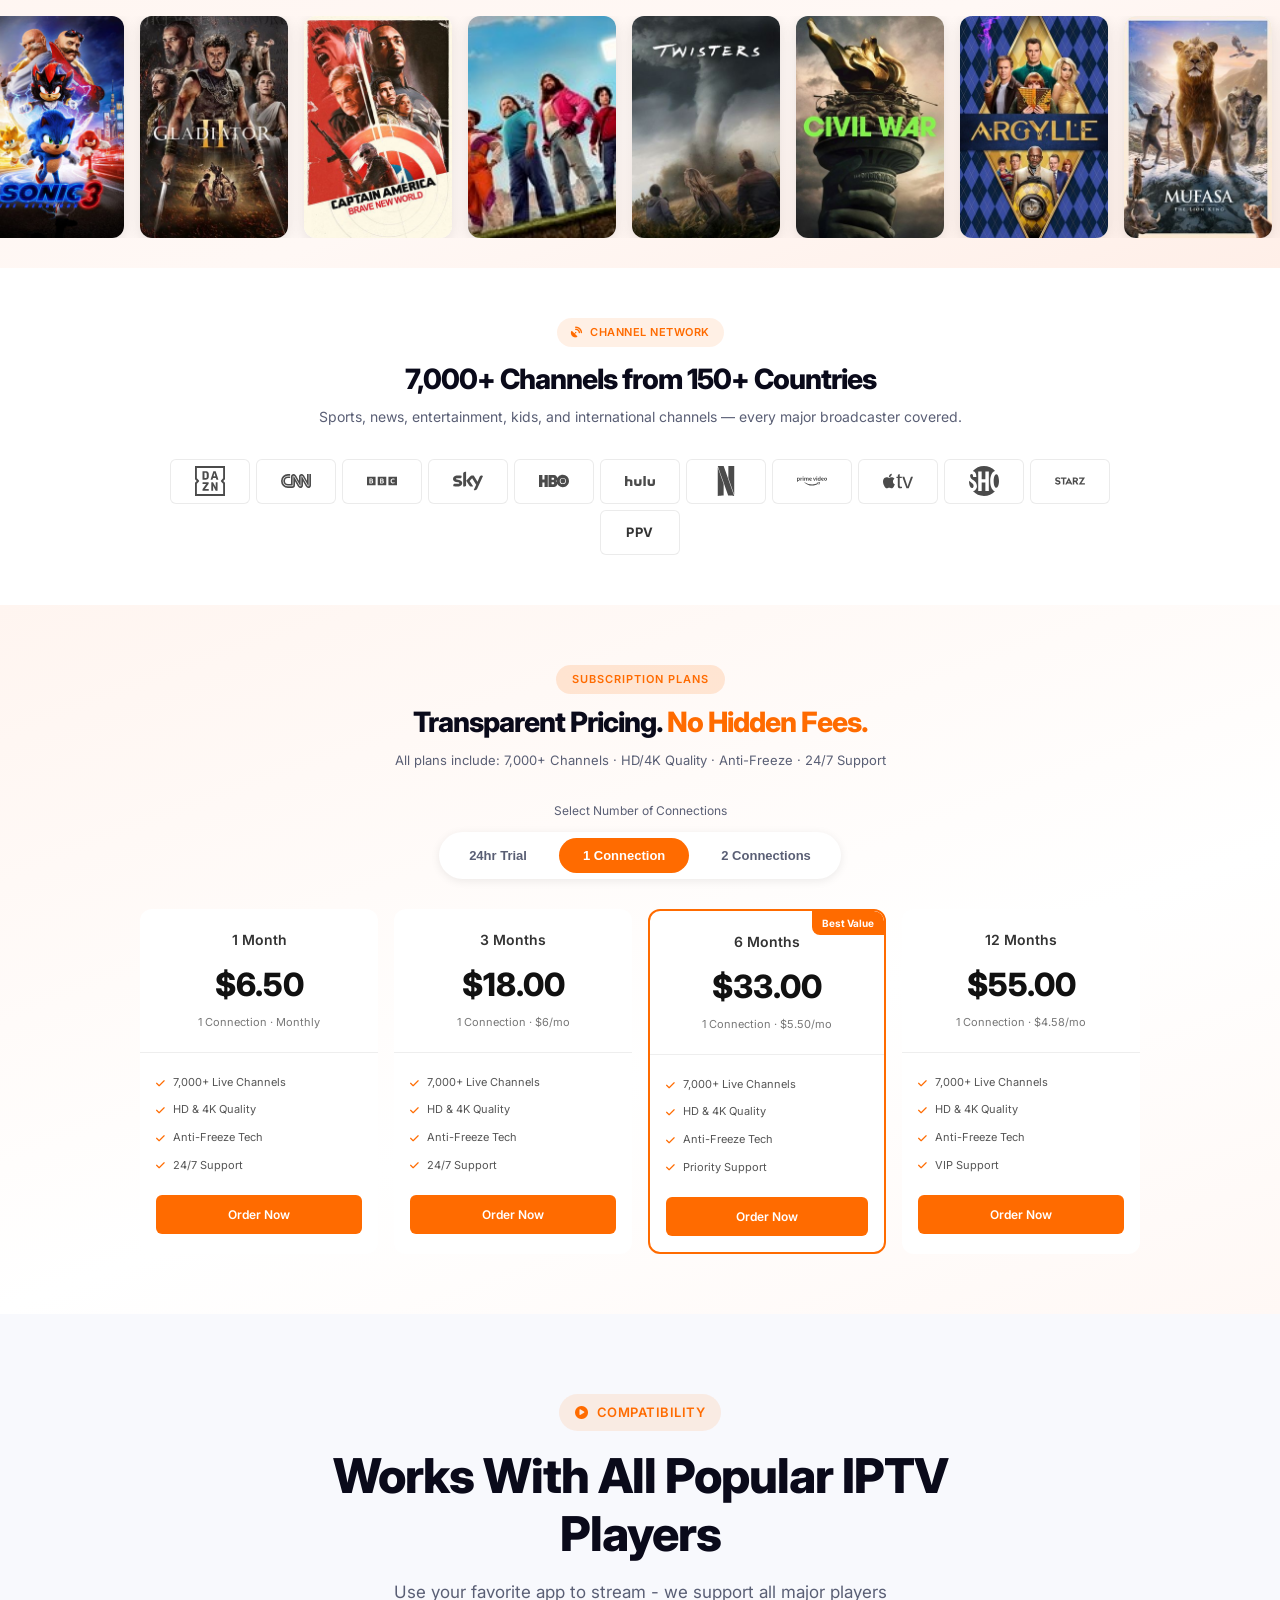
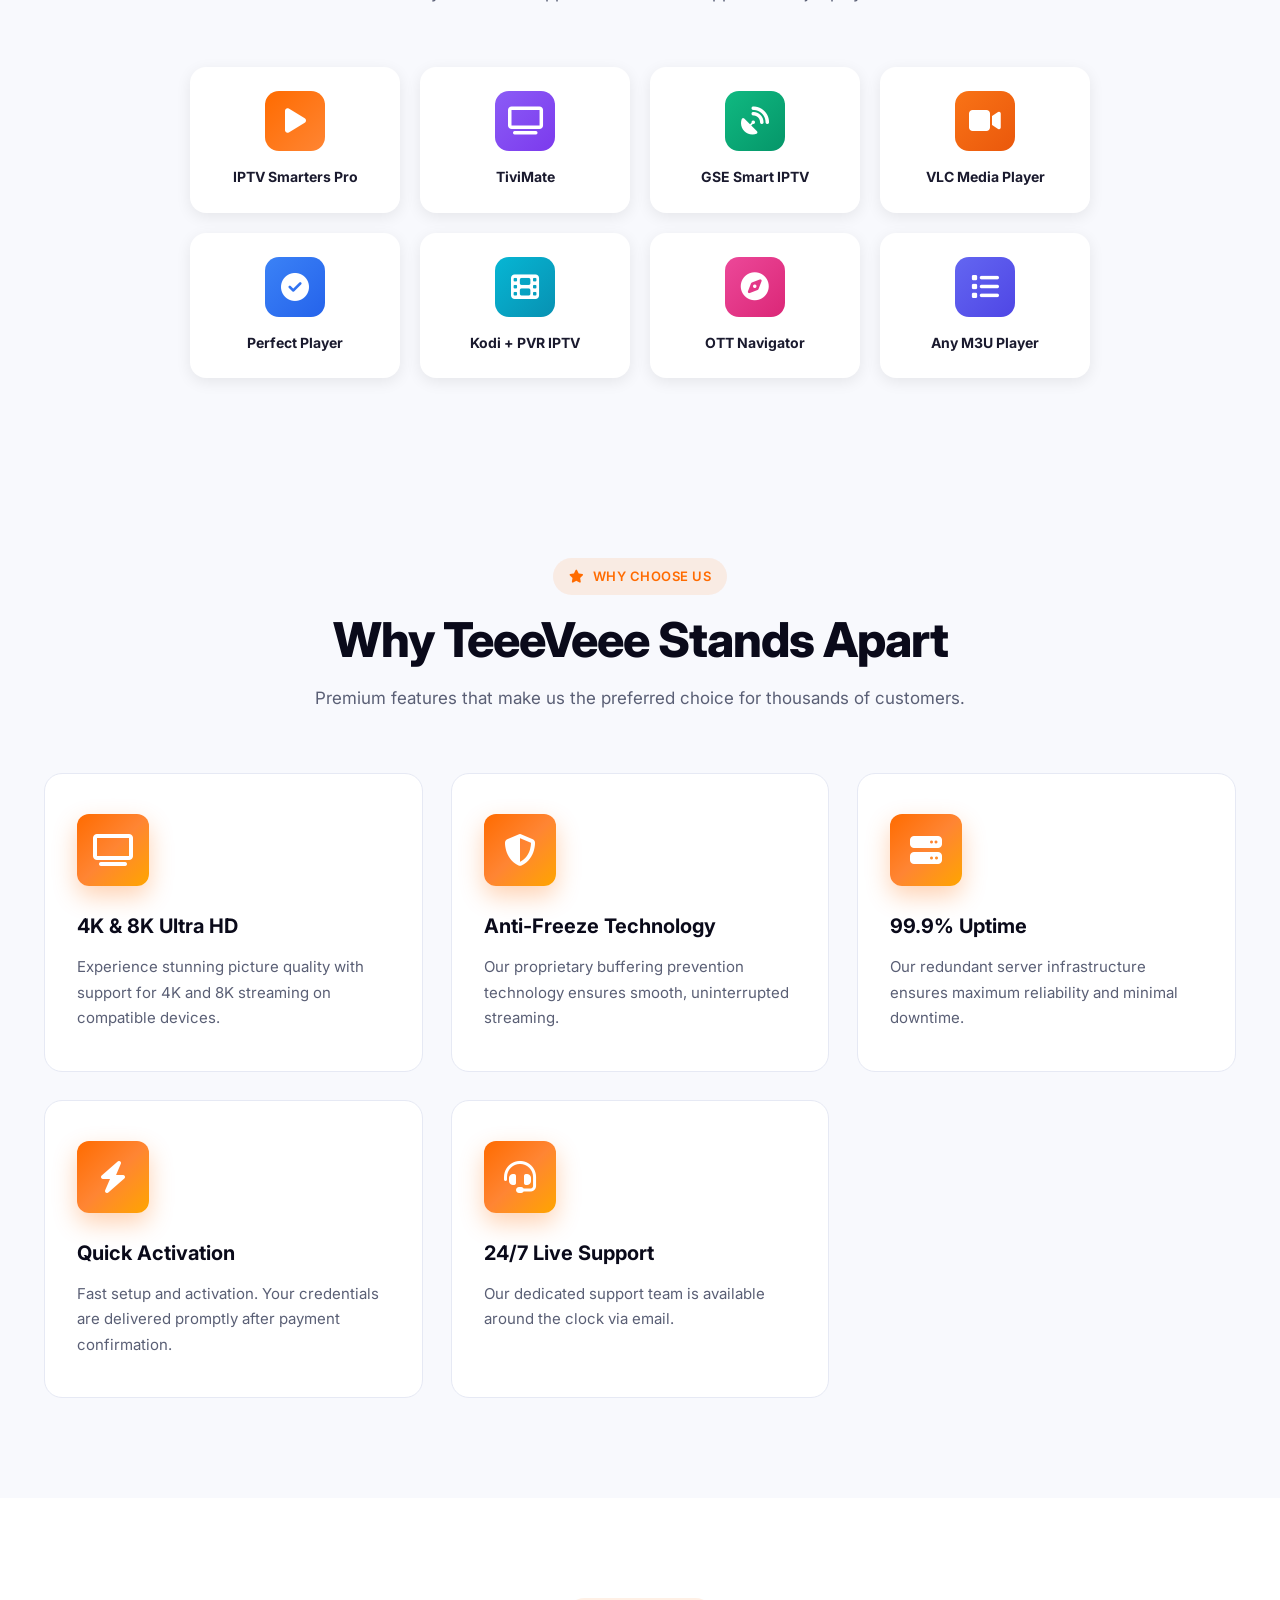
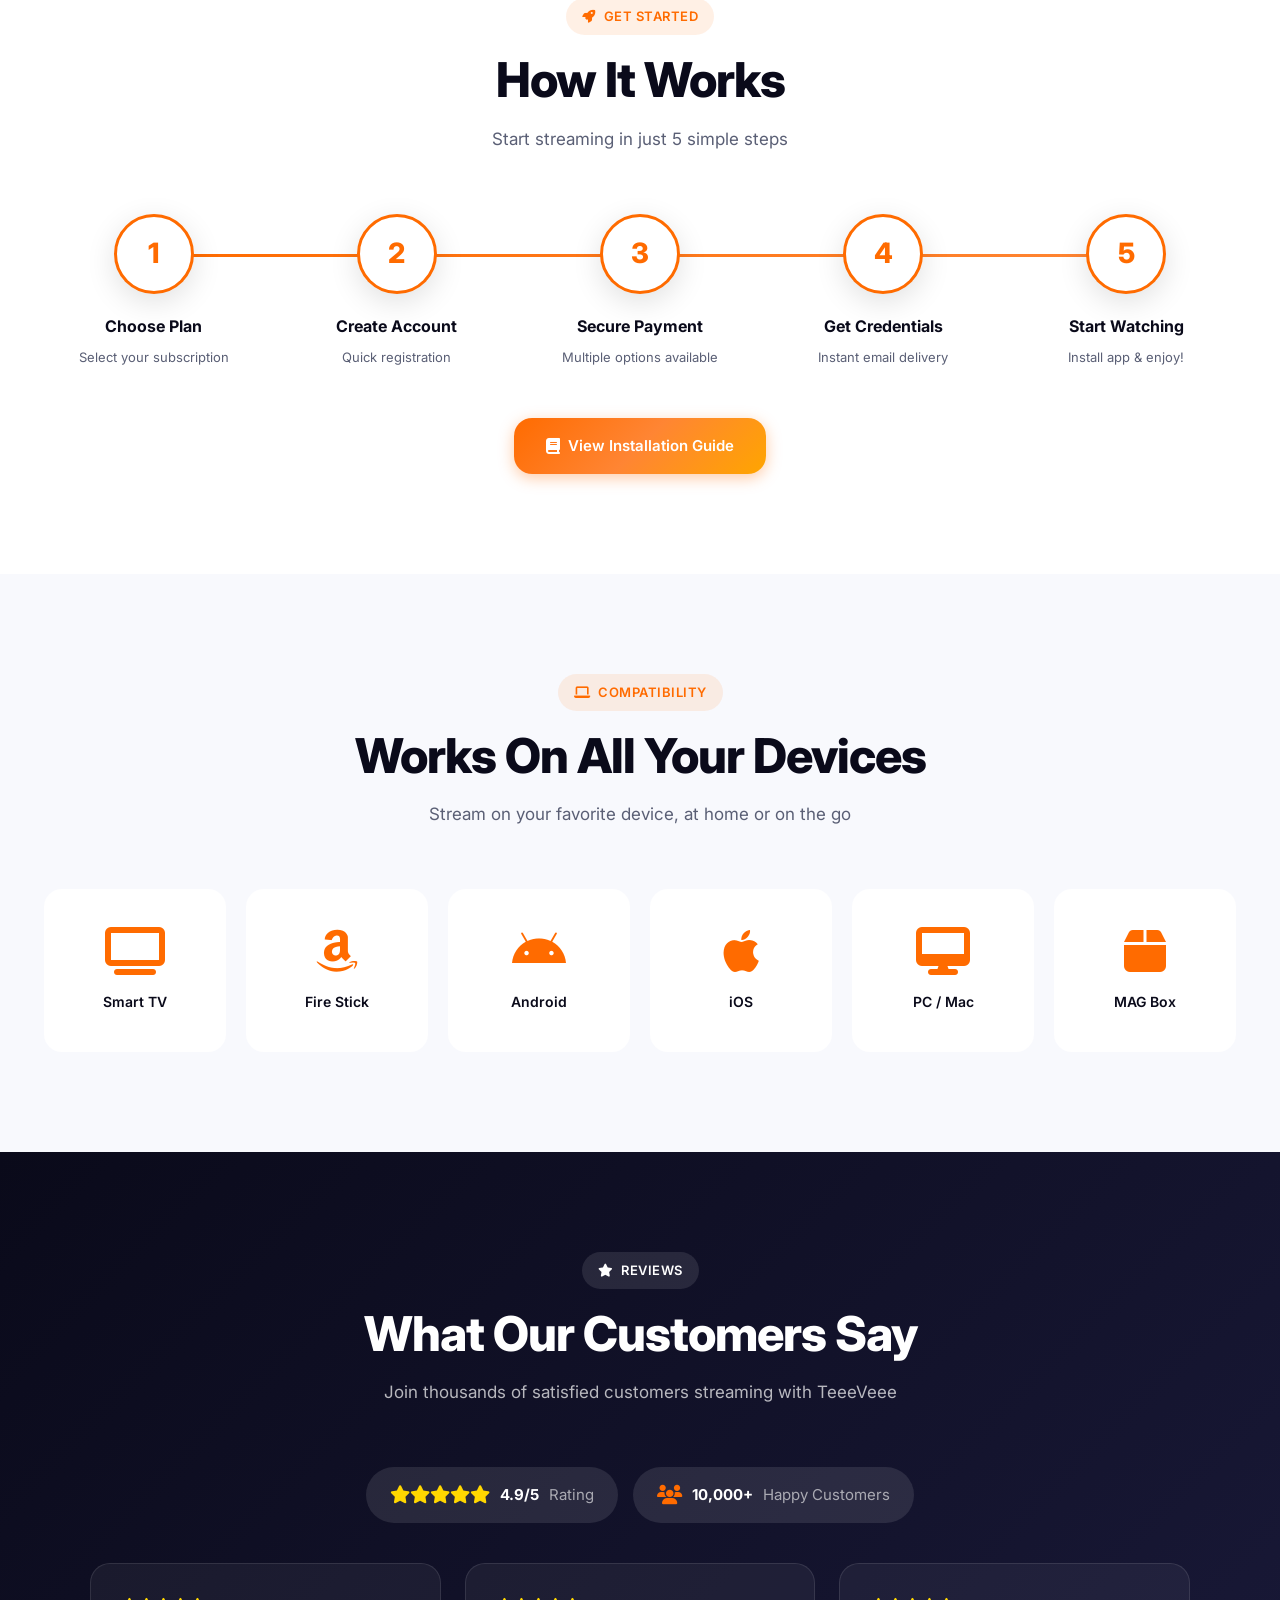
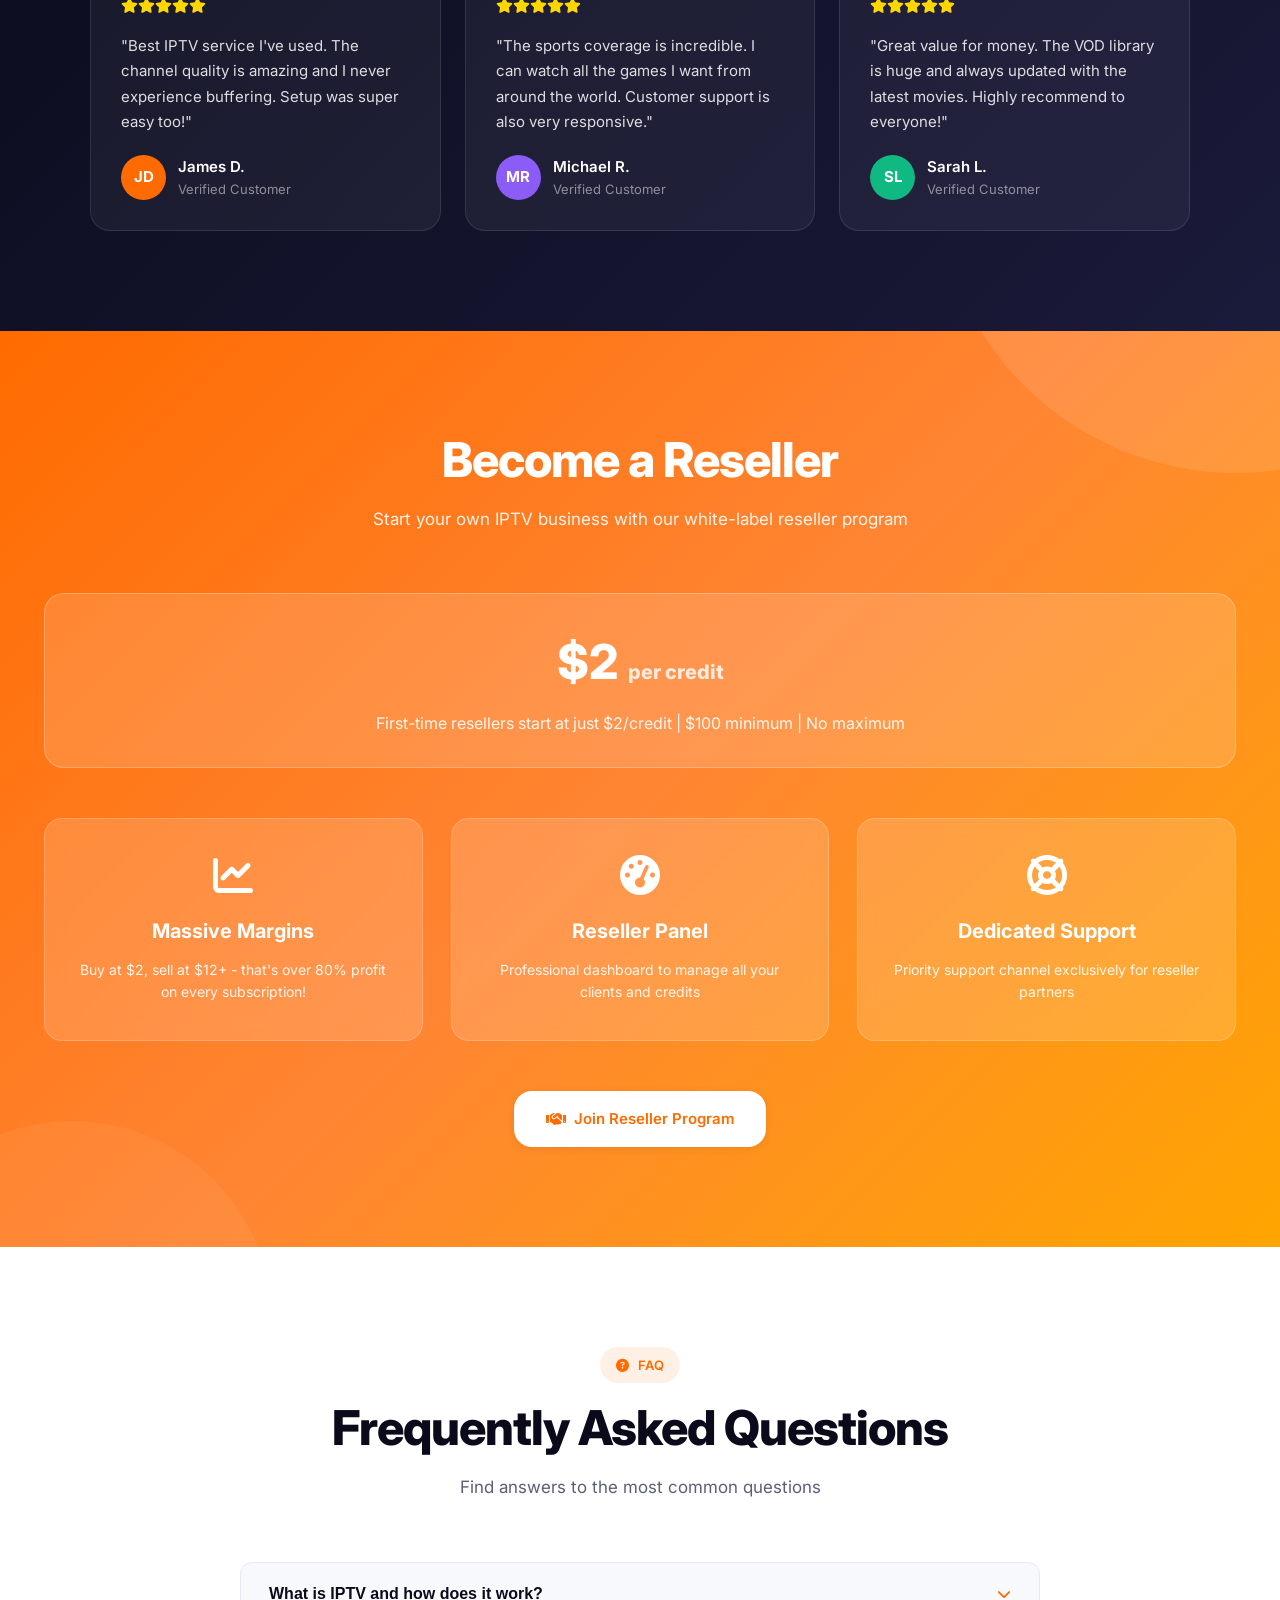
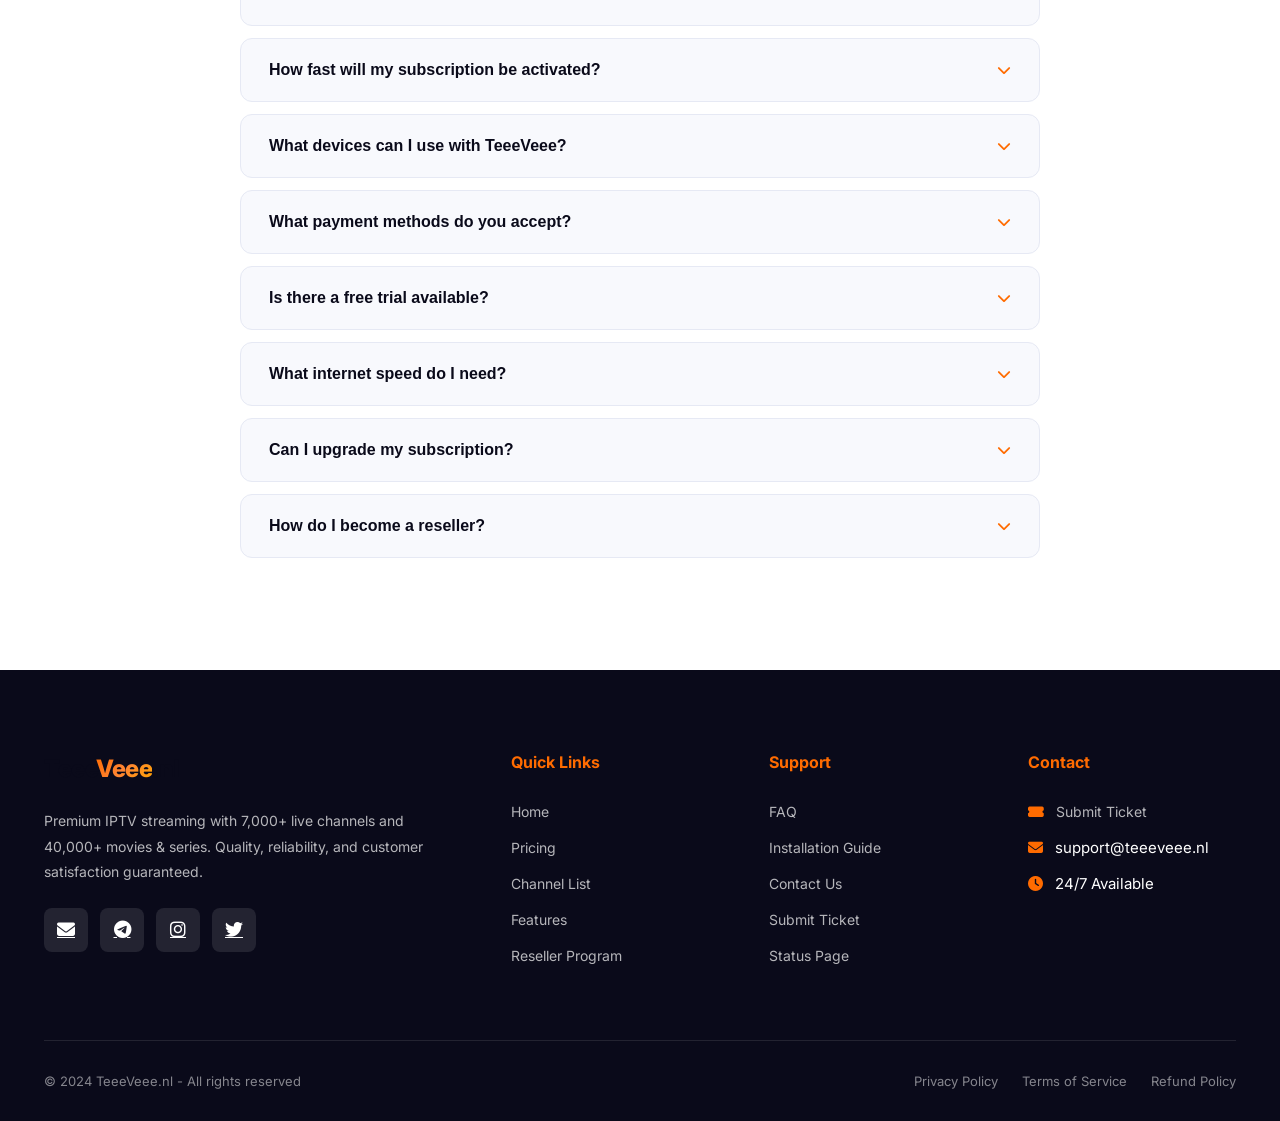
==== commit 64915f63: "Remove WhatsApp, add ticket links and web player page - Remove all WhatsApp references across all pa" ====
--- a/index.html
+++ b/index.html
@@ -18,7 +18,7 @@
             <div class="top-bar-inner">
                 <div class="top-bar-left">
                     <a href="mailto:support@teeeveee.nl"><i class="fas fa-envelope"></i> support@teeeveee.nl</a>
-                    <a href="mailto:support@teeeveee.nl"><i class="fas fa-envelope"></i> Email Support</a>
+                    <a href="https://shop.iduck.xyz/contact.php"><i class="fas fa-ticket-alt"></i> Submit Ticket</a>
                 </div>
                 <div class="top-bar-right">
                     <span class="status-dot"></span>
@@ -42,6 +42,7 @@
                     <li><a href="setup.html">Installation Guide</a></li>
                     <li><a href="reseller.html">Reseller Program</a></li>
                     <li><a href="#faq">FAQ</a></li>
+                    <li><a href="player/">Player</a></li>
                 </ul>
                 <div class="nav-actions">
                     <a href="https://shop.iduck.xyz" target="_blank" class="btn btn-outline">Client Login</a>
@@ -70,6 +71,7 @@
             <li><a href="setup.html">Installation Guide</a></li>
             <li><a href="#reseller">Reseller Program</a></li>
             <li><a href="#faq">FAQ</a></li>
+            <li><a href="player/">Player</a></li>
             <li><a href="#pricing" class="btn btn-primary" style="margin-top: 20px;">Get Started</a></li>
         </ul>
     </div>
@@ -89,7 +91,7 @@
                 </h1>
                 <p class="hero-subtitle">
                     Experience entertainment without limits with <strong>7,000+ live channels</strong> and
-                    <strong>40,000+ movies & series</strong> in crystal clear 4K quality.
+                    <strong>40,000+ movies & series</strong> in crystal clear HD quality.
                 </p>
                 <div class="hero-cta">
                     <a href="#pricing" class="btn btn-primary btn-lg">
@@ -579,7 +581,7 @@
                     <span style="color: rgba(255,255,255,0.6);">Happy Customers</span>
                 </div>
             </div>
-            <div style="display: grid; grid-template-columns: repeat(3, 1fr); gap: 24px; max-width: 1100px; margin: 0 auto;">
+            <div class="reviews-grid" style="display: grid; grid-template-columns: repeat(3, 1fr); gap: 24px; max-width: 1100px; margin: 0 auto;">
                 <div style="background: rgba(255,255,255,0.05); border: 1px solid rgba(255,255,255,0.1); border-radius: 20px; padding: 30px;">
                     <div style="color: #FFD700; margin-bottom: 15px;"><i class="fas fa-star"></i><i class="fas fa-star"></i><i class="fas fa-star"></i><i class="fas fa-star"></i><i class="fas fa-star"></i></div>
                     <p style="color: rgba(255,255,255,0.85); font-size: 15px; line-height: 1.7; margin-bottom: 20px;">"Best IPTV service I've used. The channel quality is amazing and I never experience buffering. Setup was super easy too!"</p>
@@ -775,7 +777,7 @@
                 <div class="footer-col">
                     <h4>Contact</h4>
                     <ul>
-                        <li><a href="mailto:support@teeeveee.nl"><i class="fas fa-envelope" style="color: var(--primary); margin-right: 8px;"></i> Email Support</a></li>
+                        <li><a href="https://shop.iduck.xyz/contact.php"><i class="fas fa-ticket-alt" style="color: var(--primary); margin-right: 8px;"></i> Submit Ticket</a></li>
                         <li><i class="fas fa-envelope" style="color: var(--primary); margin-right: 8px;"></i> support@teeeveee.nl</li>
                         <li><i class="fas fa-clock" style="color: var(--primary); margin-right: 8px;"></i> 24/7 Available</li>
                     </ul>
@@ -793,9 +795,9 @@
     </footer>
 
     <!-- Email Widget -->
-    <div class="whatsapp-widget">
-        <a href="mailto:support@teeeveee.nl" class="whatsapp-btn">
-            <i class="fas fa-envelope"></i>
+    <div class="email-widget">
+        <a href="https://shop.iduck.xyz/contact.php" class="email-btn" title="Submit a Ticket">
+            <i class="fas fa-ticket-alt"></i>
         </a>
     </div>
 
--- a/css/style.css
+++ b/css/style.css
@@ -16,8 +16,6 @@
     --border-light: #e6e9f4;
     --white: #ffffff;
     --success: #00c853;
-    --whatsapp: #25D366;
-    --whatsapp-dark: #128C7E;
 
     --shadow-sm: 0 2px 8px rgba(0,0,0,0.08);
     --shadow-md: 0 8px 30px rgba(0,0,0,0.12);
@@ -1767,39 +1765,39 @@
     color: var(--primary);
 }
 
-/* ==================== WHATSAPP WIDGET ==================== */
-.whatsapp-widget {
+/* ==================== EMAIL WIDGET ==================== */
+.email-widget {
     position: fixed;
     bottom: 30px;
     left: 30px;
     z-index: 9999;
 }
 
-.whatsapp-btn {
+.email-btn {
     width: 60px;
     height: 60px;
-    background: var(--whatsapp);
+    background: var(--primary);
     border-radius: 50%;
     display: flex;
     align-items: center;
     justify-content: center;
     color: var(--white);
     font-size: 28px;
-    box-shadow: 0 4px 20px rgba(37, 211, 102, 0.4);
+    box-shadow: 0 4px 20px rgba(229, 9, 20, 0.4);
     transition: var(--transition);
     text-decoration: none;
-    animation: whatsapp-pulse 2s infinite;
-}
-
-.whatsapp-btn:hover {
+    animation: email-pulse 2s infinite;
+}
+
+.email-btn:hover {
     transform: scale(1.1);
-    box-shadow: 0 6px 30px rgba(37, 211, 102, 0.5);
-}
-
-@keyframes whatsapp-pulse {
-    0% { box-shadow: 0 0 0 0 rgba(37, 211, 102, 0.5); }
-    70% { box-shadow: 0 0 0 15px rgba(37, 211, 102, 0); }
-    100% { box-shadow: 0 0 0 0 rgba(37, 211, 102, 0); }
+    box-shadow: 0 6px 30px rgba(229, 9, 20, 0.5);
+}
+
+@keyframes email-pulse {
+    0% { box-shadow: 0 0 0 0 rgba(229, 9, 20, 0.5); }
+    70% { box-shadow: 0 0 0 15px rgba(229, 9, 20, 0); }
+    100% { box-shadow: 0 0 0 0 rgba(229, 9, 20, 0); }
 }
 
 /* ==================== SCROLL TO TOP ==================== */
@@ -1952,3 +1950,29 @@
         align-items: center;
     }
 }
+
+/* Players grid responsive */
+@media (max-width: 768px) {
+    .players-grid {
+        grid-template-columns: repeat(2, 1fr) !important;
+    }
+}
+
+@media (max-width: 480px) {
+    .players-grid {
+        grid-template-columns: 1fr !important;
+        gap: 15px !important;
+    }
+
+    .pricing-grid {
+        grid-template-columns: 1fr !important;
+    }
+}
+
+/* Reviews grid responsive */
+@media (max-width: 900px) {
+    .reviews-grid {
+        grid-template-columns: 1fr !important;
+        gap: 16px !important;
+    }
+}
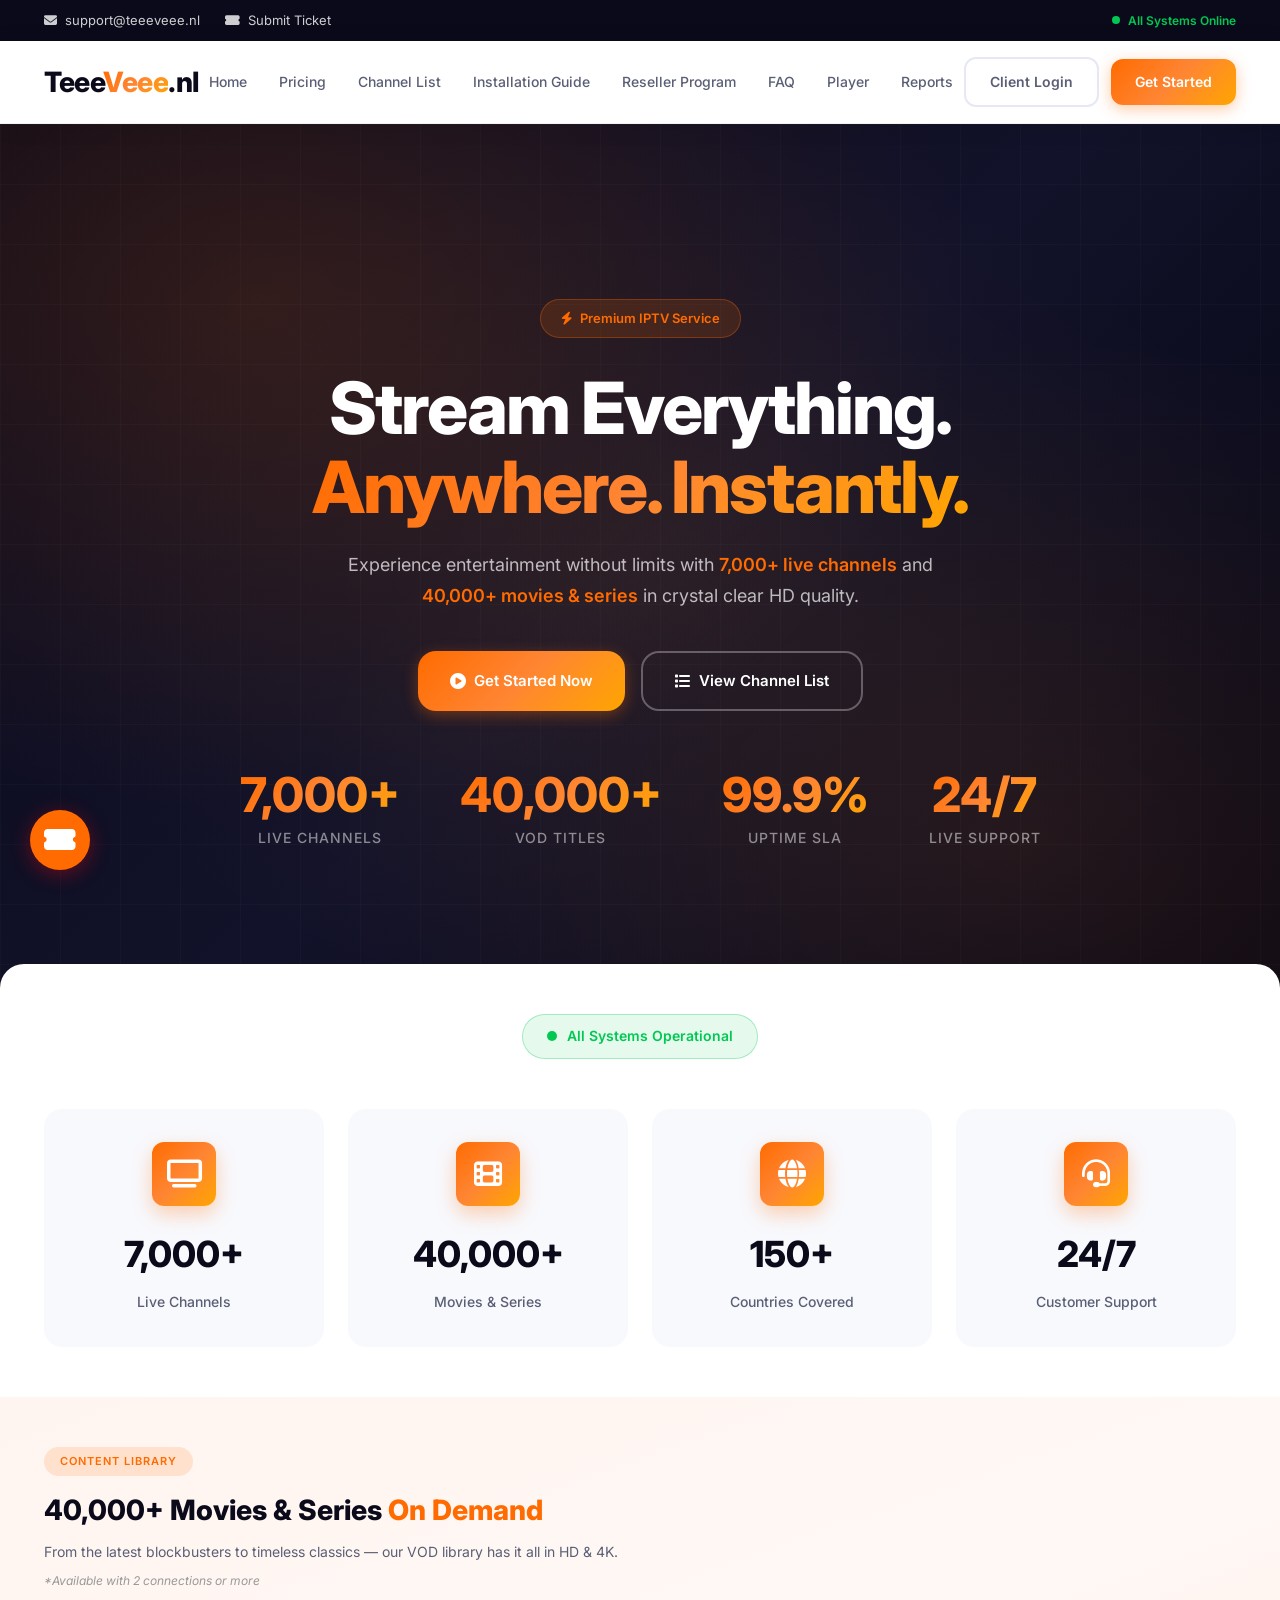
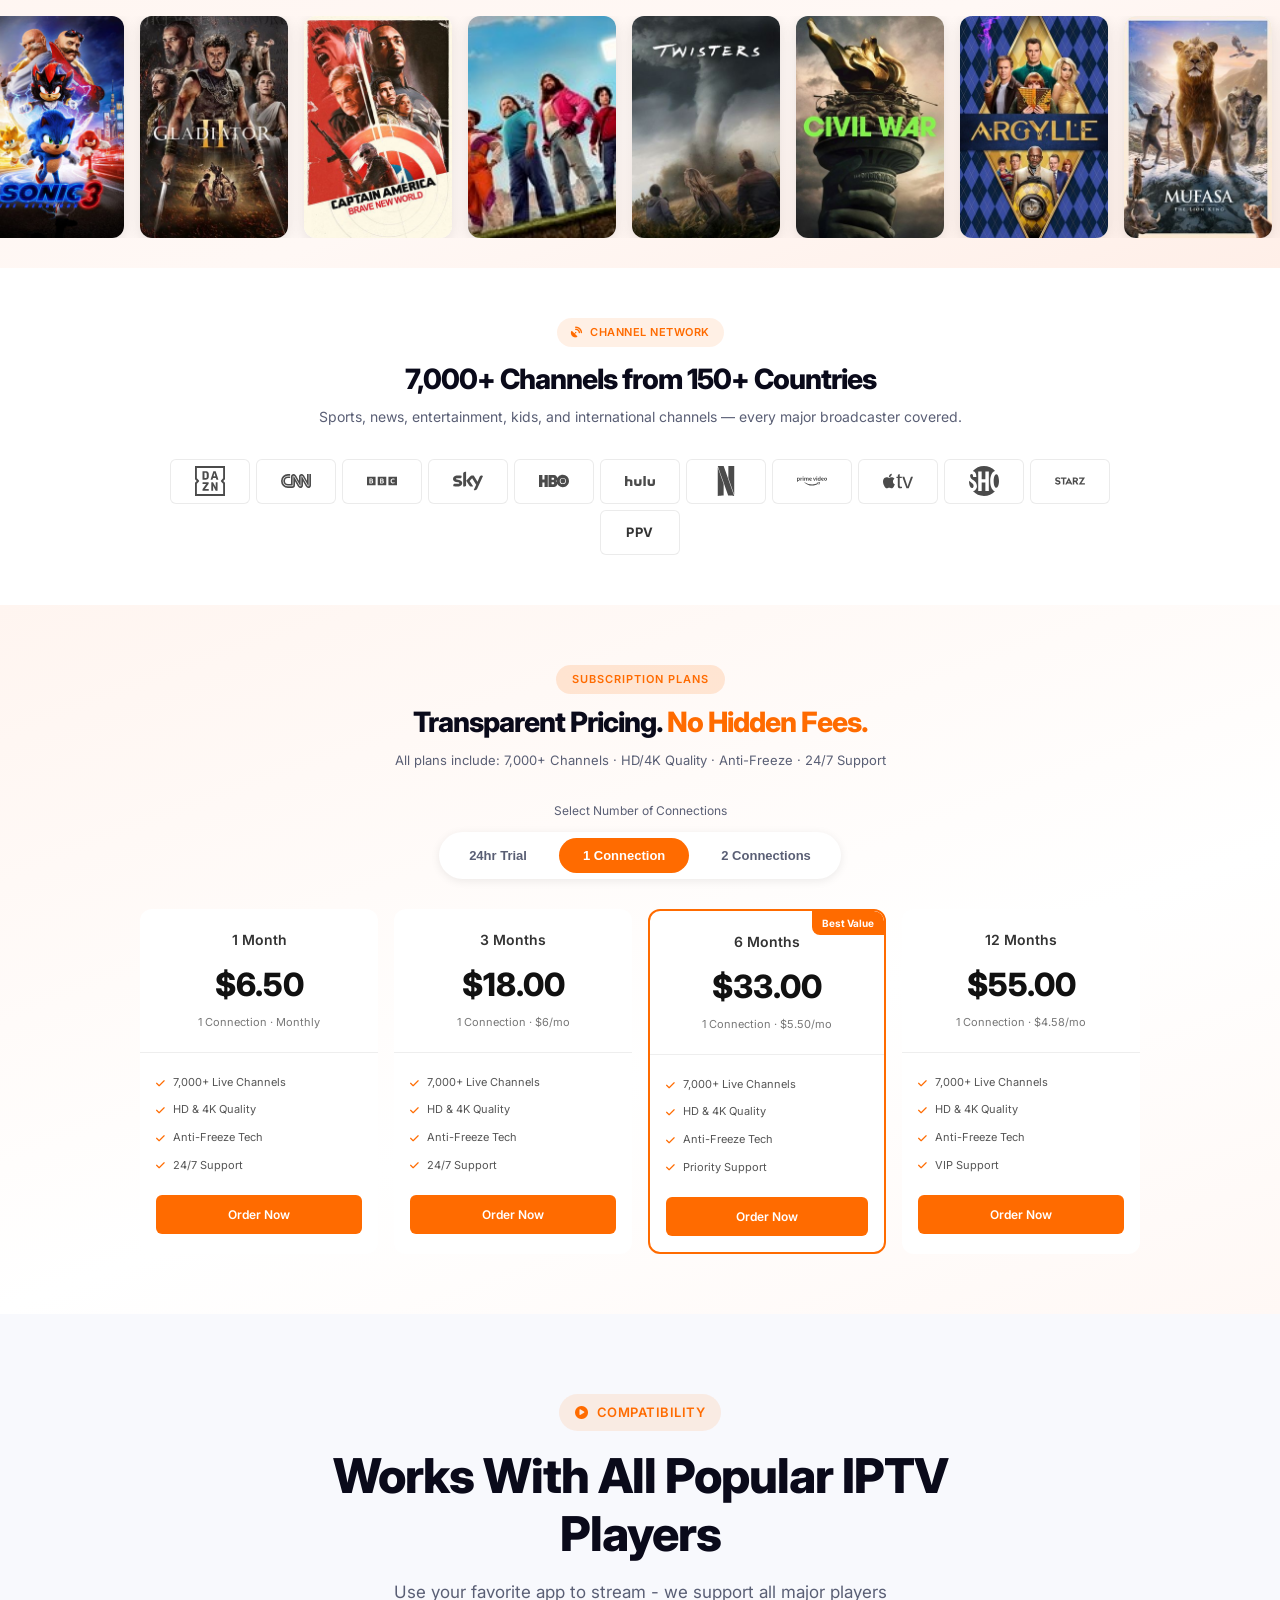
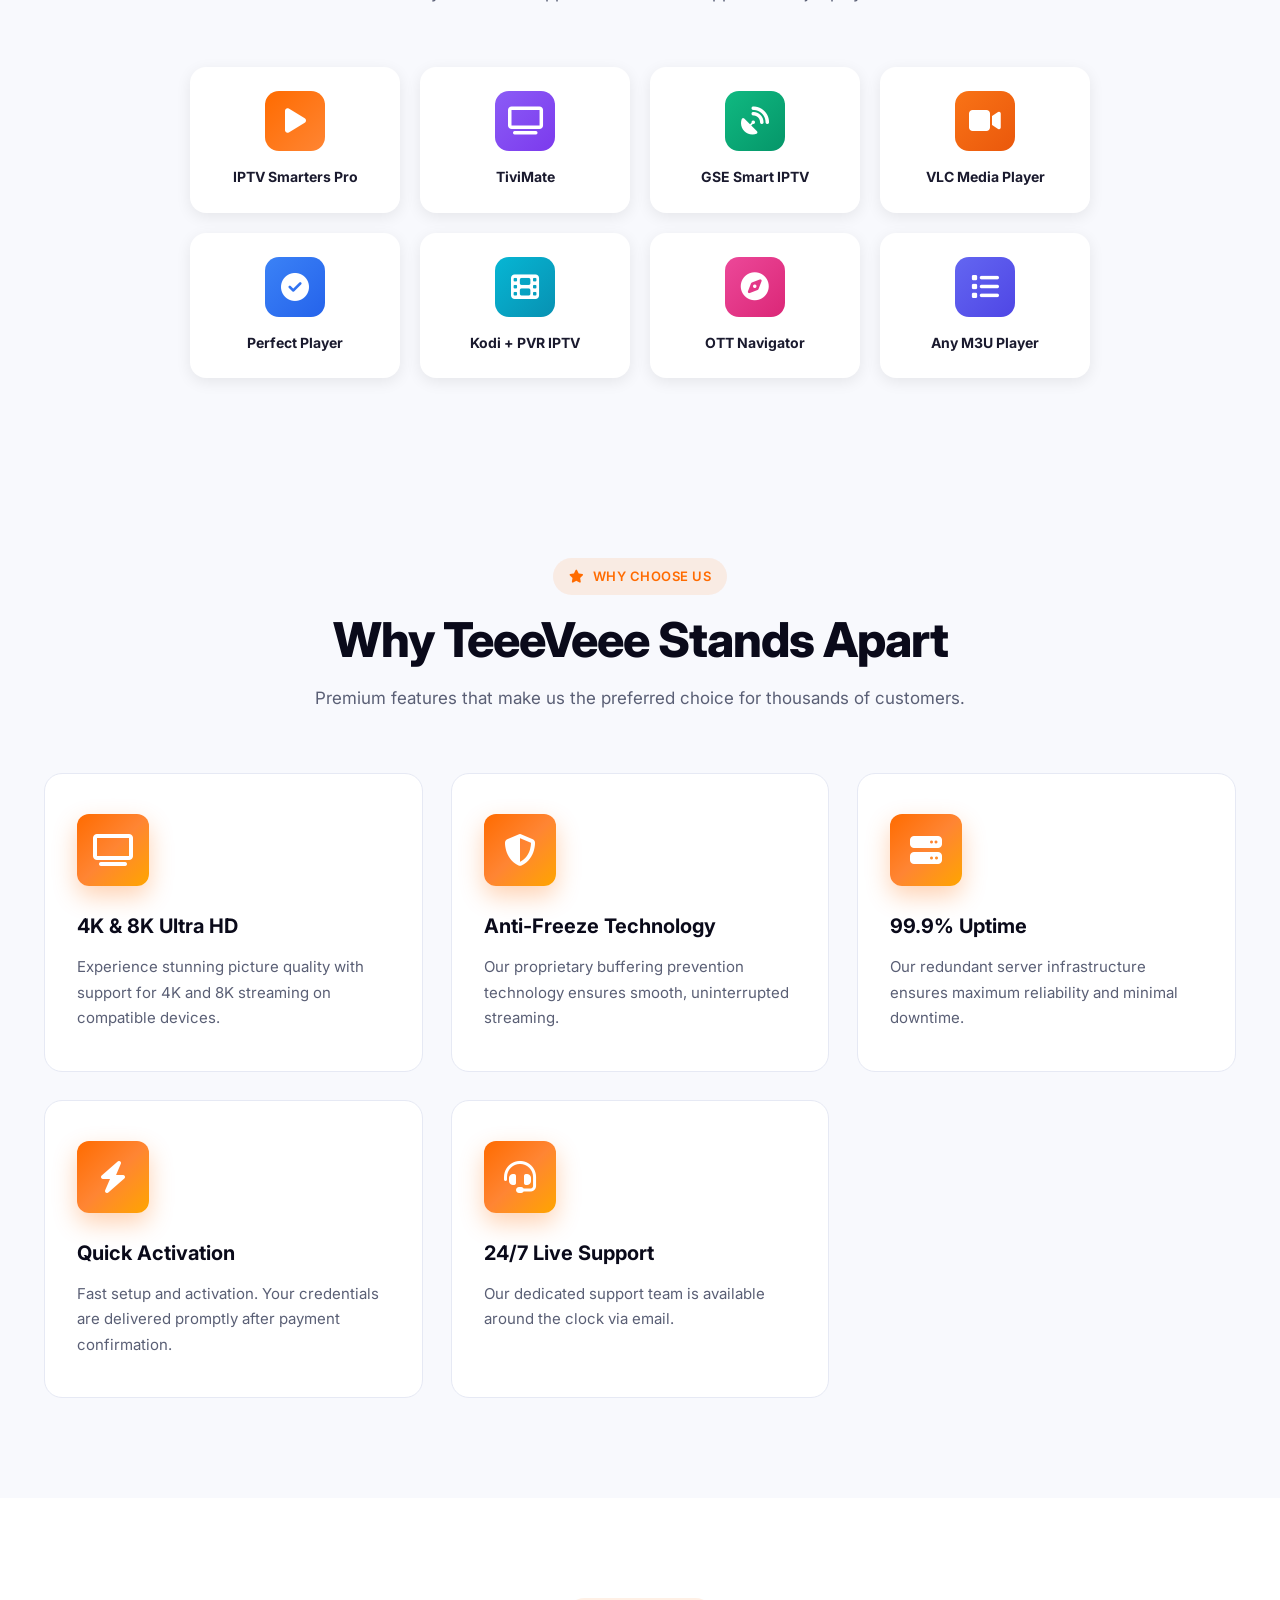
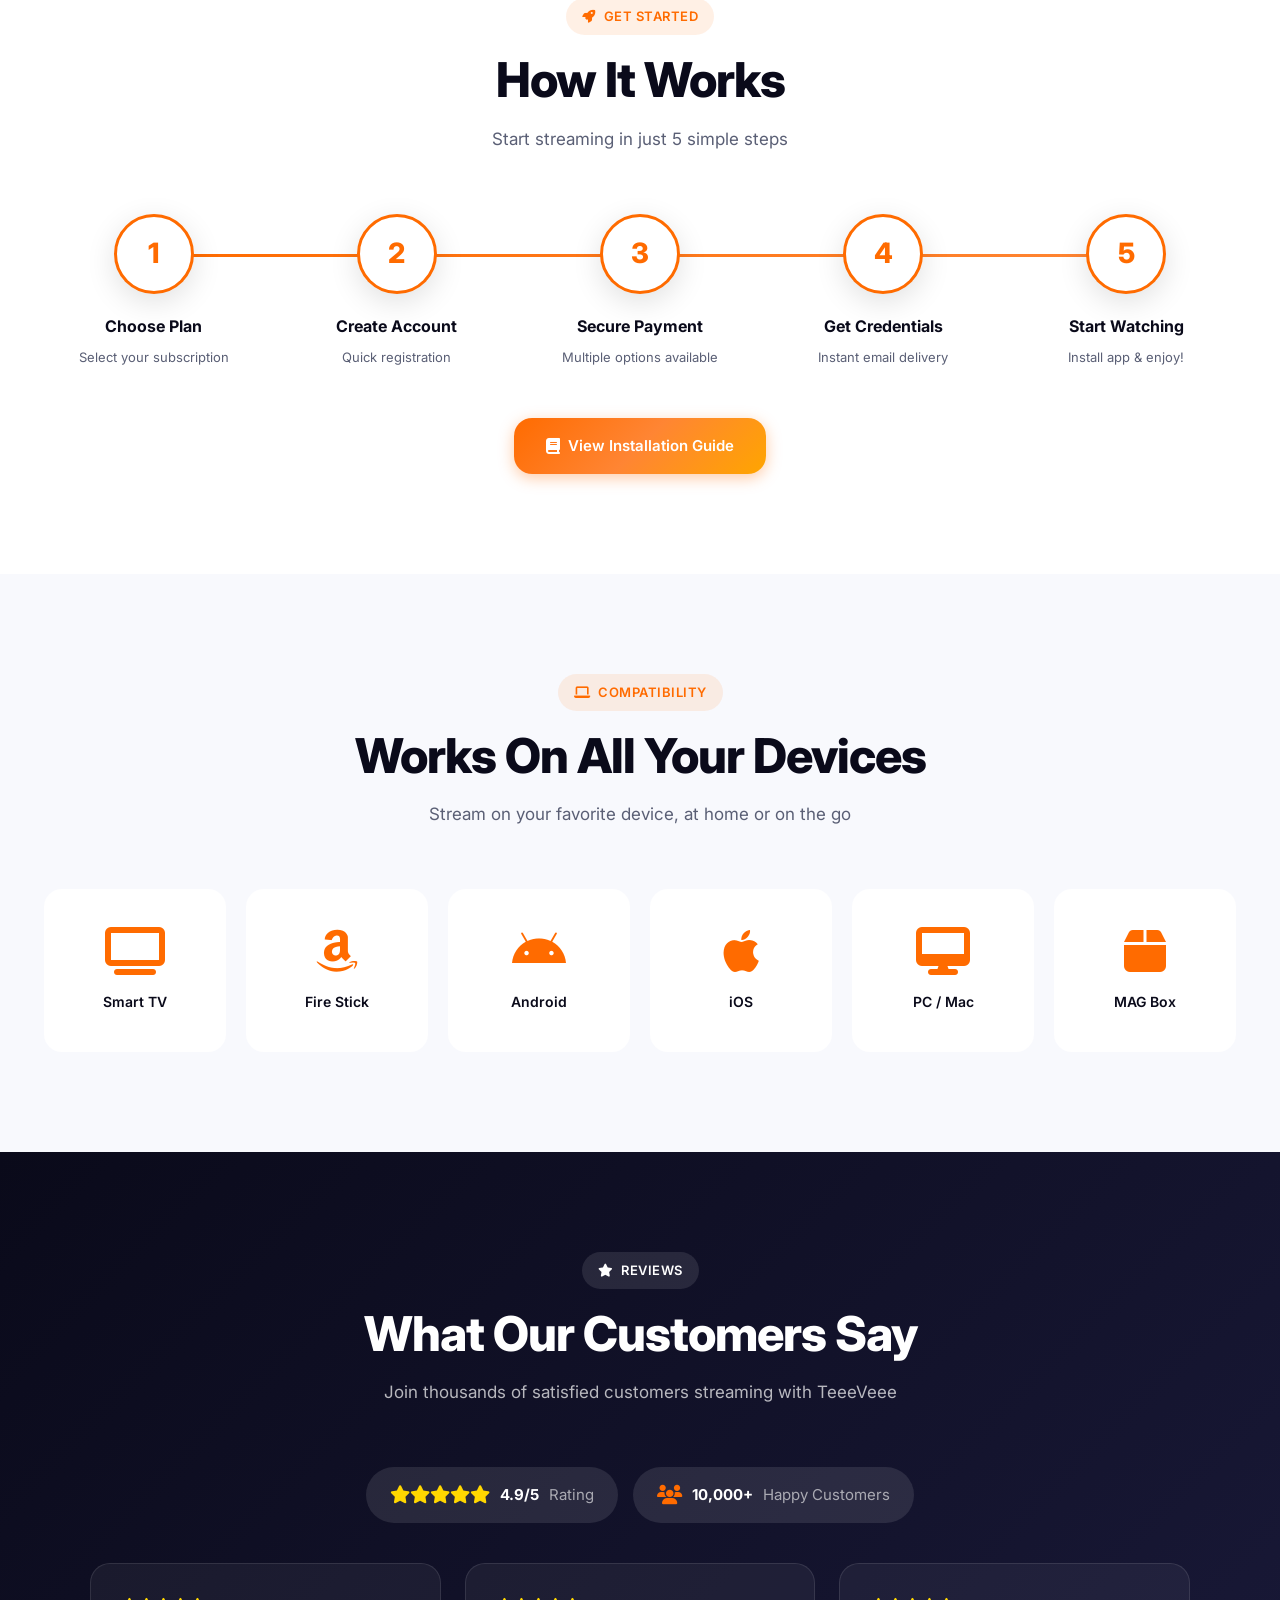
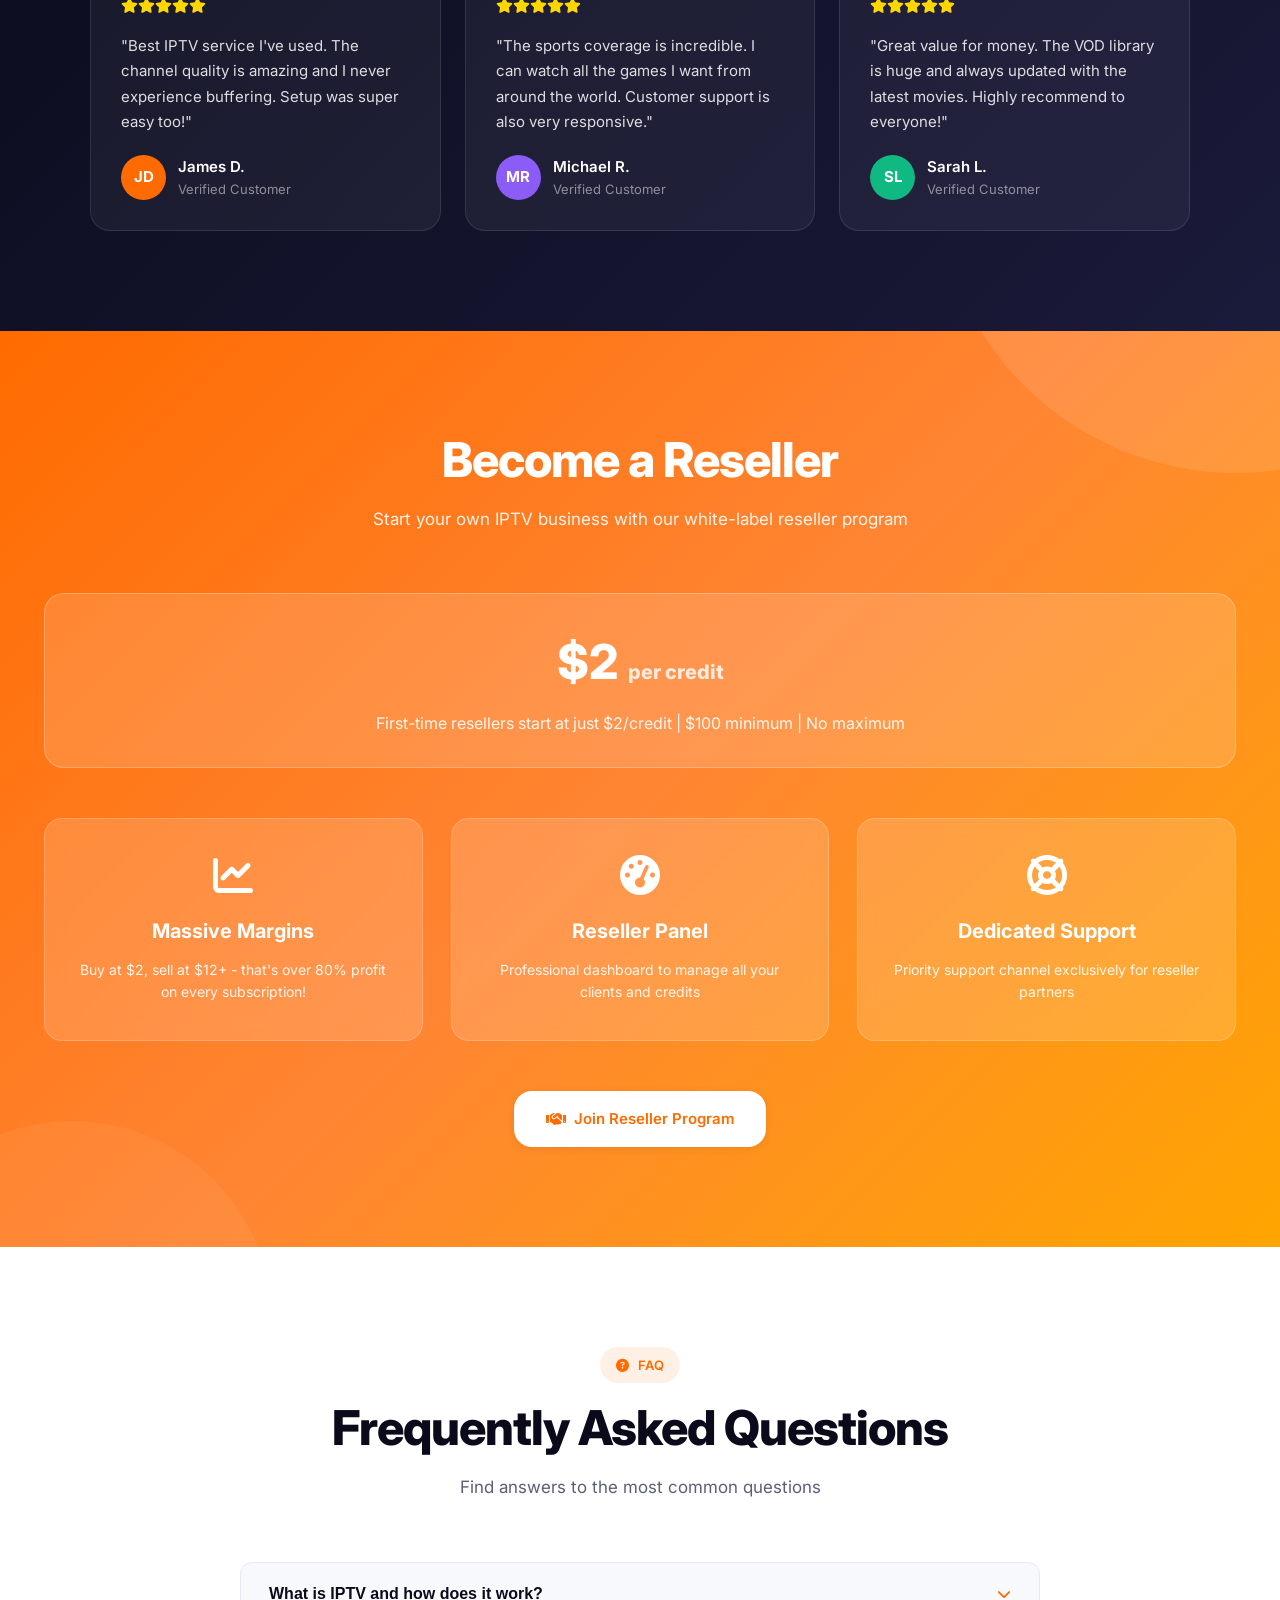
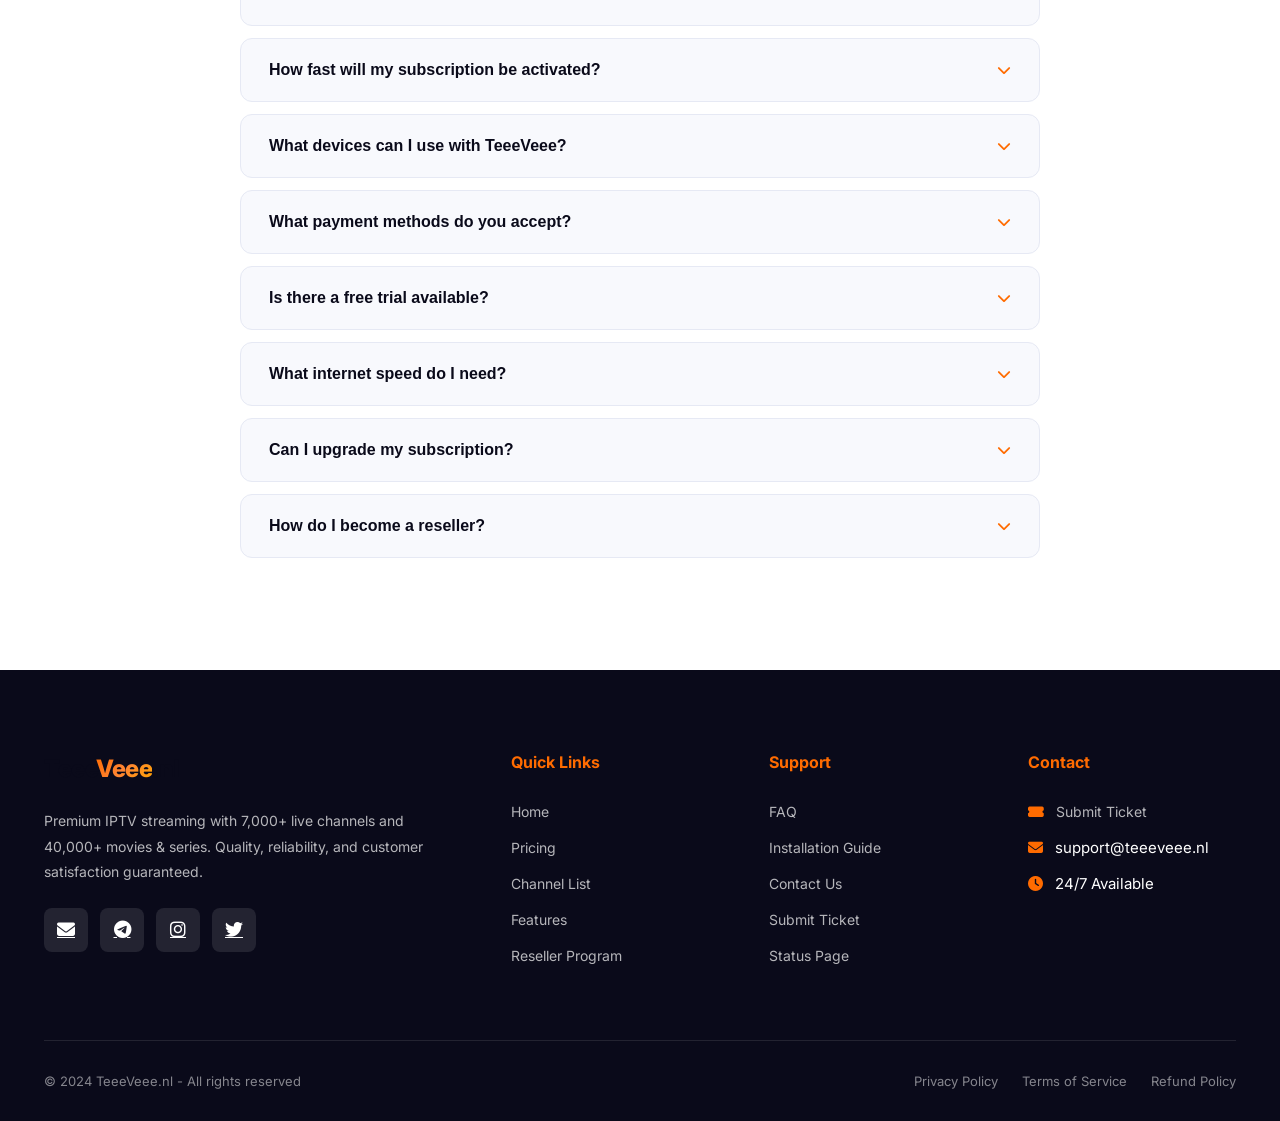
==== commit d774b7b6: "Add reports page with whitereports iframe and nav links - Create reports/index.html embedding whiter" ====
--- a/index.html
+++ b/index.html
@@ -43,6 +43,7 @@
                     <li><a href="reseller.html">Reseller Program</a></li>
                     <li><a href="#faq">FAQ</a></li>
                     <li><a href="player/">Player</a></li>
+                    <li><a href="reports/">Reports</a></li>
                 </ul>
                 <div class="nav-actions">
                     <a href="https://shop.iduck.xyz" target="_blank" class="btn btn-outline">Client Login</a>
@@ -72,6 +73,7 @@
             <li><a href="#reseller">Reseller Program</a></li>
             <li><a href="#faq">FAQ</a></li>
             <li><a href="player/">Player</a></li>
+            <li><a href="reports/">Reports</a></li>
             <li><a href="#pricing" class="btn btn-primary" style="margin-top: 20px;">Get Started</a></li>
         </ul>
     </div>
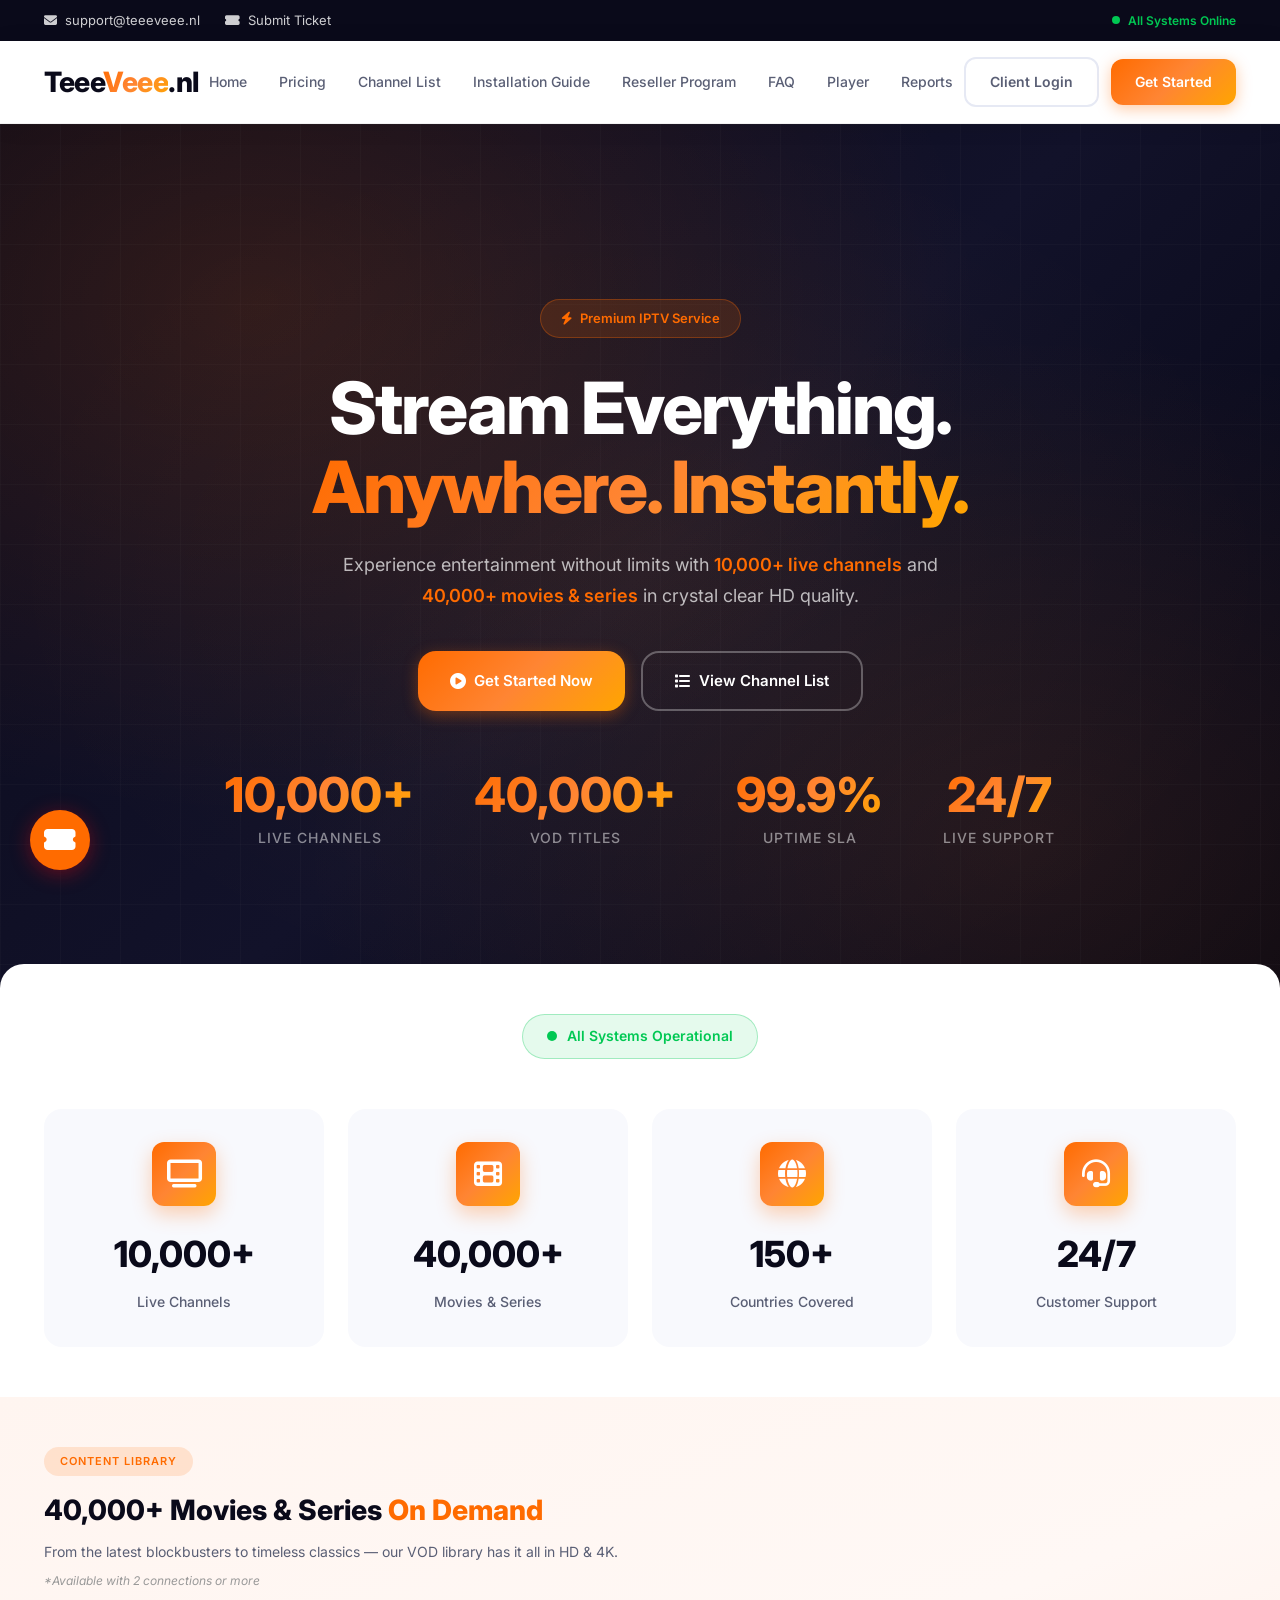
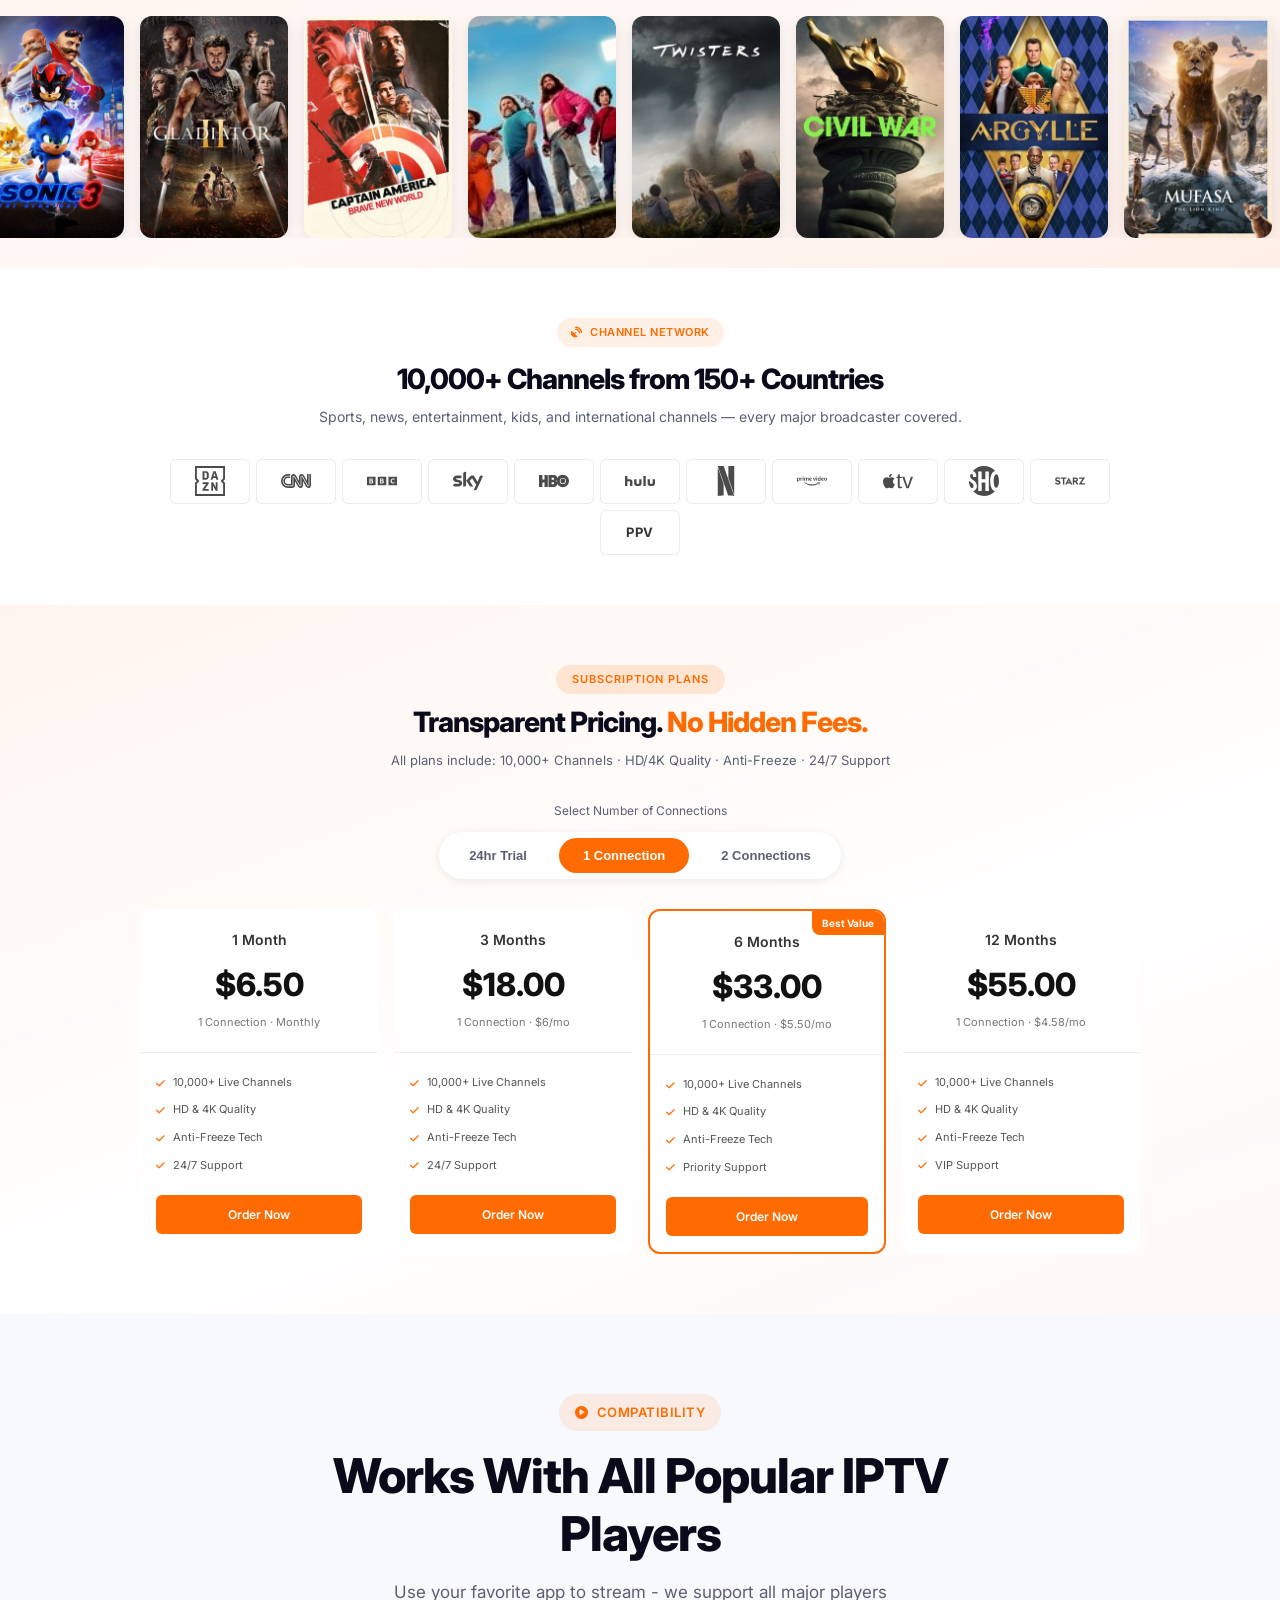
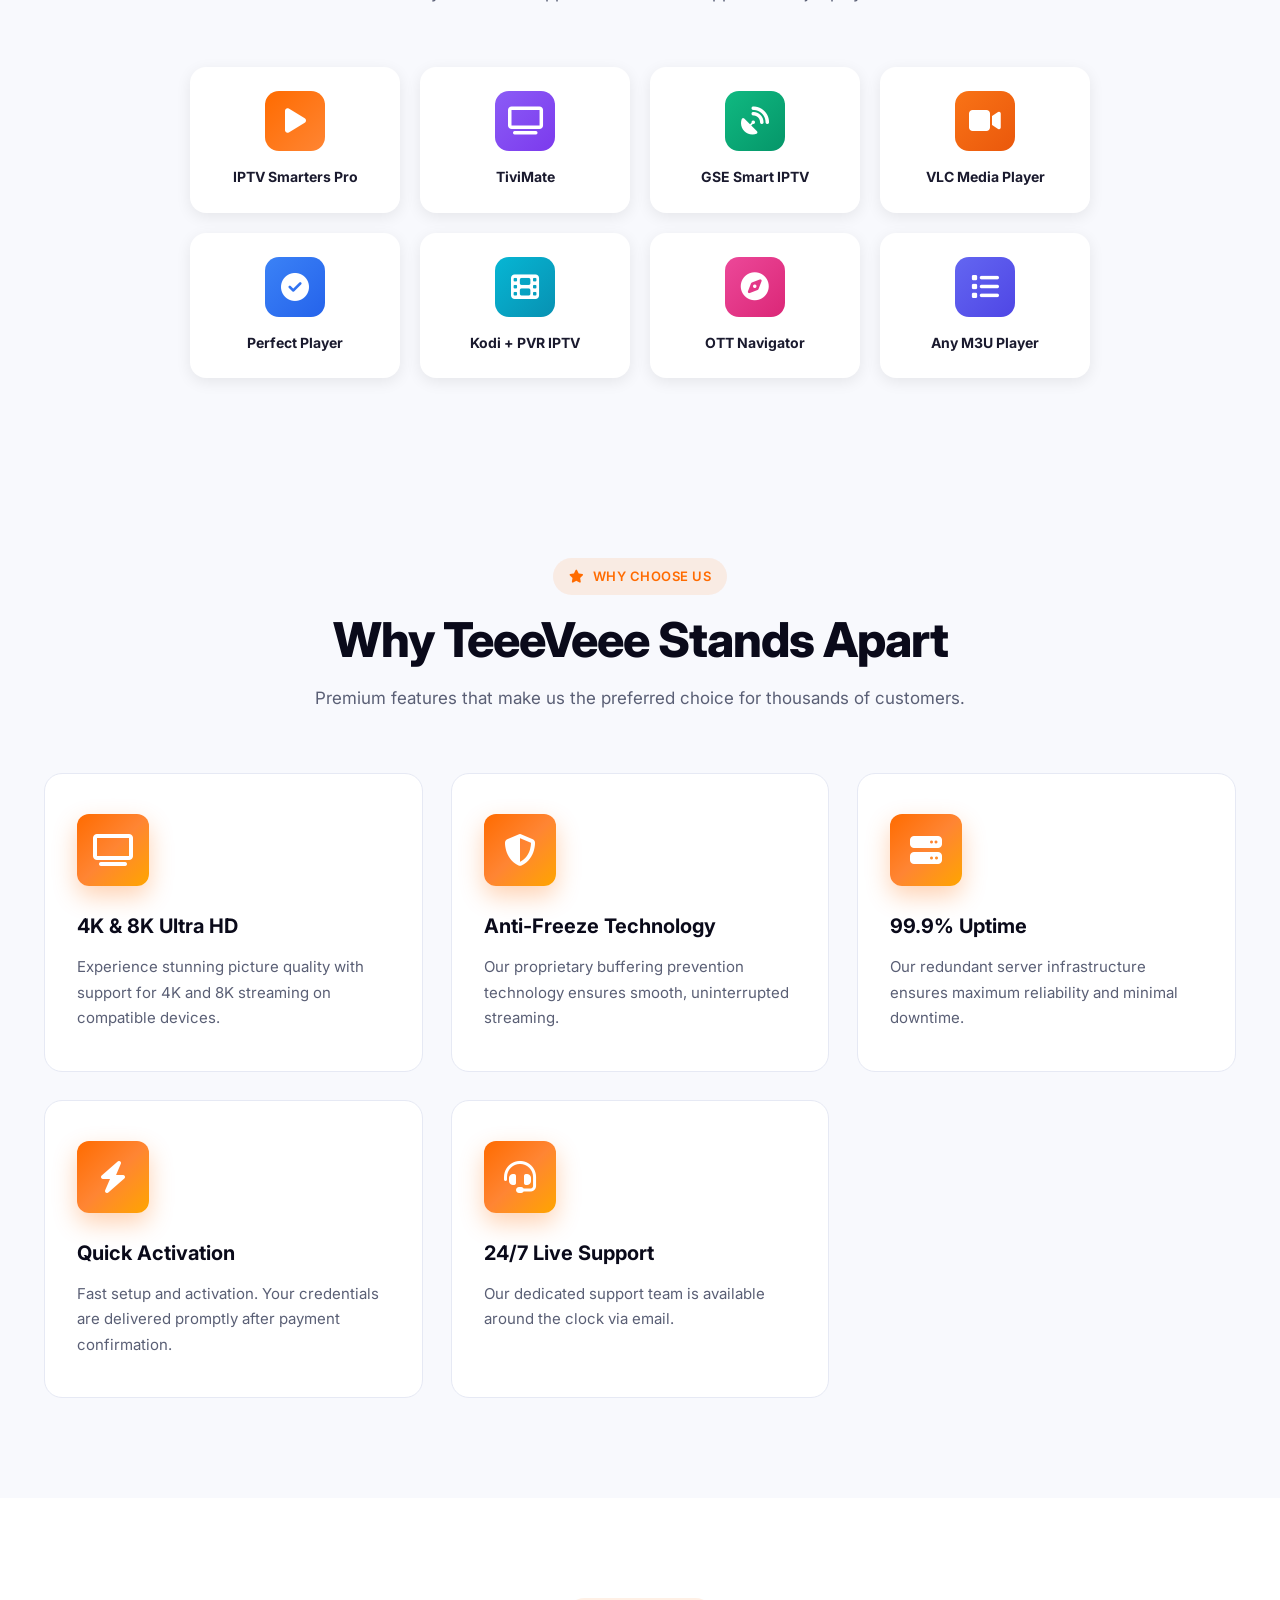
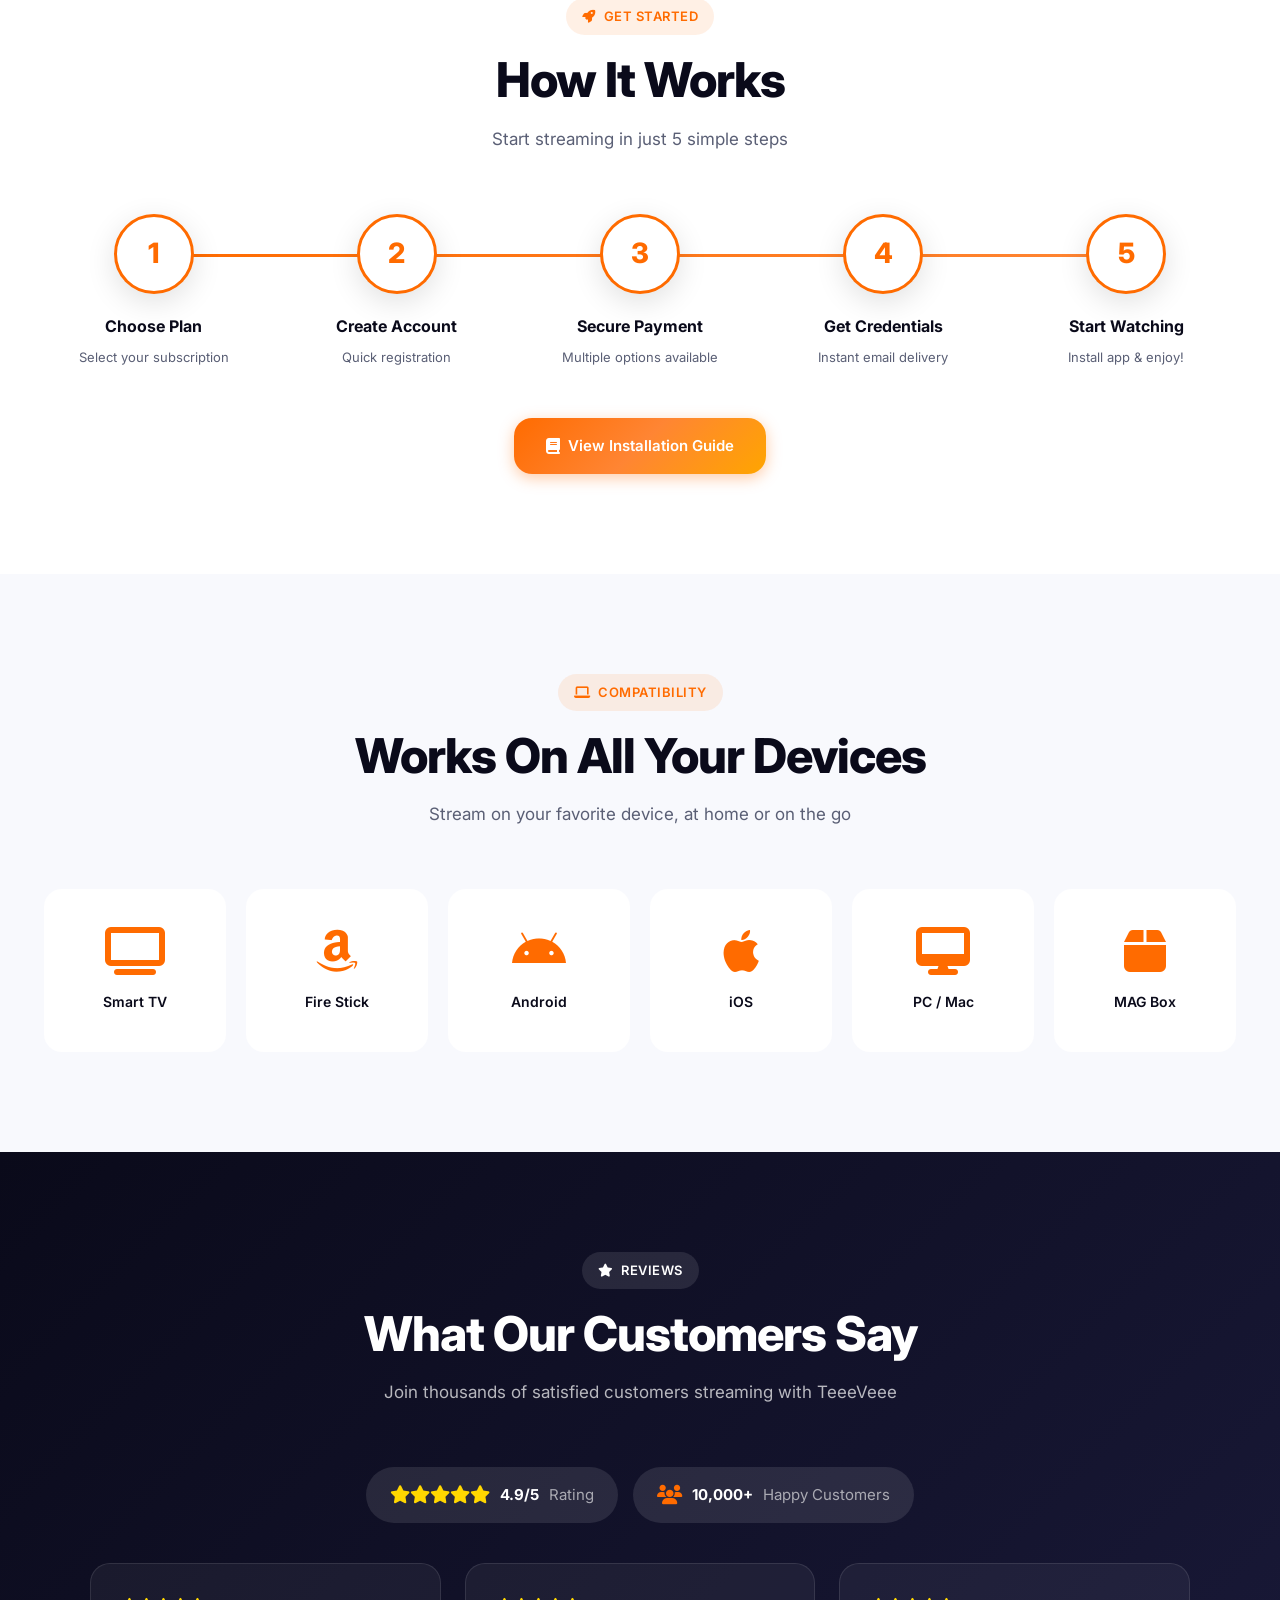
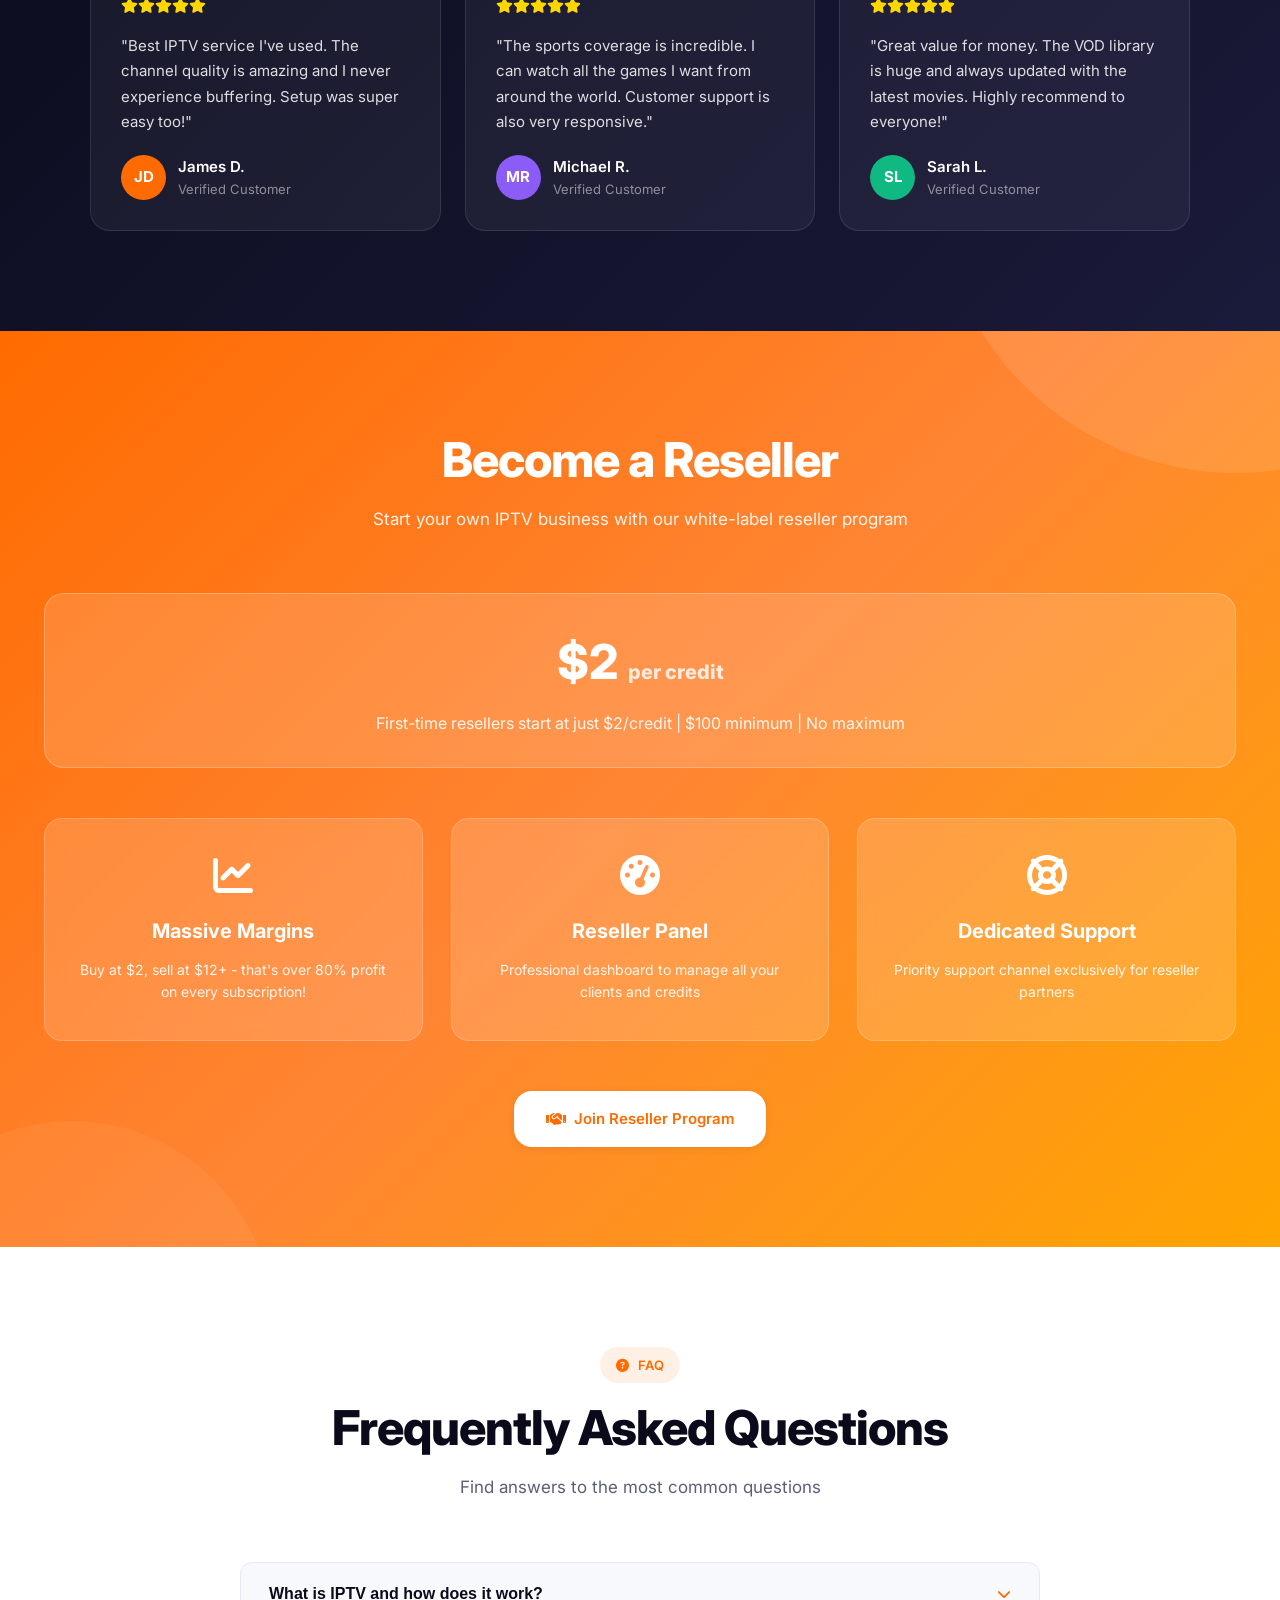
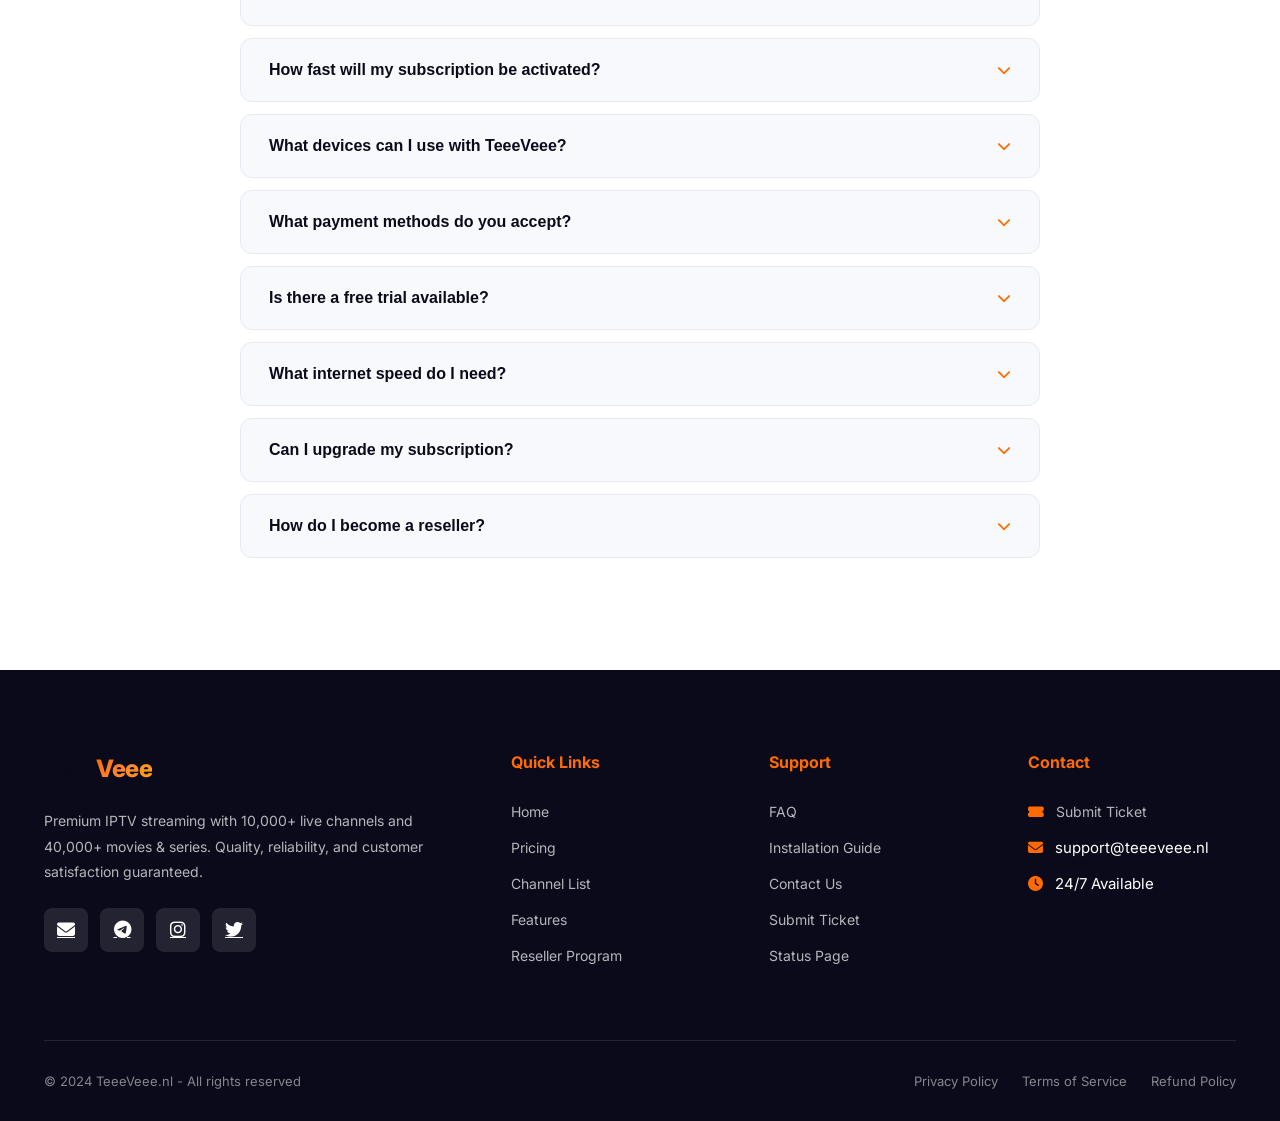
==== commit fb1e02ec: "Update channel count from 7,000+ to 10,000+ across all pages Co-Authored-By: Claude Opus 4.6 (1M con" ====
--- a/index.html
+++ b/index.html
@@ -3,8 +3,8 @@
 <head>
     <meta charset="UTF-8">
     <meta name="viewport" content="width=device-width, initial-scale=1.0">
-    <title>TeeeVeee.nl - Premium IPTV Streaming | 7000+ Channels</title>
-    <meta name="description" content="TeeeVeee.nl - Your premium IPTV provider with 7000+ live channels and 40000+ VOD titles. Stream anywhere, anytime.">
+    <title>TeeeVeee.nl - Premium IPTV Streaming | 10000+ Channels</title>
+    <meta name="description" content="TeeeVeee.nl - Your premium IPTV provider with 10000+ live channels and 40000+ VOD titles. Stream anywhere, anytime.">
     <link rel="preconnect" href="https://fonts.googleapis.com">
     <link rel="preconnect" href="https://fonts.gstatic.com" crossorigin>
     <link href="https://fonts.googleapis.com/css2?family=Inter:wght@400;500;600;700;800;900&display=swap" rel="stylesheet">
@@ -92,7 +92,7 @@
                     <span class="gradient-text">Anywhere. Instantly.</span>
                 </h1>
                 <p class="hero-subtitle">
-                    Experience entertainment without limits with <strong>7,000+ live channels</strong> and
+                    Experience entertainment without limits with <strong>10,000+ live channels</strong> and
                     <strong>40,000+ movies & series</strong> in crystal clear HD quality.
                 </p>
                 <div class="hero-cta">
@@ -105,7 +105,7 @@
                 </div>
                 <div class="hero-stats">
                     <div class="hero-stat">
-                        <div class="hero-stat-number"><span>7,000+</span></div>
+                        <div class="hero-stat-number"><span>10,000+</span></div>
                         <div class="hero-stat-label">Live Channels</div>
                     </div>
                     <div class="hero-stat">
@@ -137,7 +137,7 @@
             <div class="status-grid">
                 <div class="status-card">
                     <div class="status-card-icon"><i class="fas fa-tv"></i></div>
-                    <div class="status-card-number">7,000+</div>
+                    <div class="status-card-number">10,000+</div>
                     <div class="status-card-label">Live Channels</div>
                 </div>
                 <div class="status-card">
@@ -202,7 +202,7 @@
         <div class="container">
             <div class="section-header">
                 <div class="section-label"><i class="fas fa-satellite-dish"></i> CHANNEL NETWORK</div>
-                <h2 class="section-title">7,000+ Channels from 150+ Countries</h2>
+                <h2 class="section-title">10,000+ Channels from 150+ Countries</h2>
                 <p class="section-subtitle">Sports, news, entertainment, kids, and international channels — every major broadcaster covered.</p>
             </div>
             <div class="channel-logos-grid">
@@ -228,7 +228,7 @@
             <div class="section-header">
                 <div class="section-overline">Subscription Plans</div>
                 <h2 class="section-title">Transparent Pricing. <span style="color:#FF6B00;">No Hidden Fees.</span></h2>
-                <p class="section-desc">All plans include: 7,000+ Channels · HD/4K Quality · Anti-Freeze · 24/7 Support</p>
+                <p class="section-desc">All plans include: 10,000+ Channels · HD/4K Quality · Anti-Freeze · 24/7 Support</p>
             </div>
 
             <!-- Connection Tabs -->
@@ -252,7 +252,7 @@
                         </div>
                         <ul class="plan-features">
                             <li><i class="fas fa-check"></i> Full Access 24 Hours</li>
-                            <li><i class="fas fa-check"></i> 7,000+ Live Channels</li>
+                            <li><i class="fas fa-check"></i> 10,000+ Live Channels</li>
                             <li><i class="fas fa-check"></i> HD & 4K Quality</li>
                             <li><i class="fas fa-check"></i> 1 Connection</li>
                         </ul>
@@ -271,7 +271,7 @@
                             <div class="plan-period">1 Connection · Monthly</div>
                         </div>
                         <ul class="plan-features">
-                            <li><i class="fas fa-check"></i> 7,000+ Live Channels</li>
+                            <li><i class="fas fa-check"></i> 10,000+ Live Channels</li>
                             <li><i class="fas fa-check"></i> HD & 4K Quality</li>
                             <li><i class="fas fa-check"></i> Anti-Freeze Tech</li>
                             <li><i class="fas fa-check"></i> 24/7 Support</li>
@@ -285,7 +285,7 @@
                             <div class="plan-period">1 Connection · $6/mo</div>
                         </div>
                         <ul class="plan-features">
-                            <li><i class="fas fa-check"></i> 7,000+ Live Channels</li>
+                            <li><i class="fas fa-check"></i> 10,000+ Live Channels</li>
                             <li><i class="fas fa-check"></i> HD & 4K Quality</li>
                             <li><i class="fas fa-check"></i> Anti-Freeze Tech</li>
                             <li><i class="fas fa-check"></i> 24/7 Support</li>
@@ -300,7 +300,7 @@
                             <div class="plan-period">1 Connection · $5.50/mo</div>
                         </div>
                         <ul class="plan-features">
-                            <li><i class="fas fa-check"></i> 7,000+ Live Channels</li>
+                            <li><i class="fas fa-check"></i> 10,000+ Live Channels</li>
                             <li><i class="fas fa-check"></i> HD & 4K Quality</li>
                             <li><i class="fas fa-check"></i> Anti-Freeze Tech</li>
                             <li><i class="fas fa-check"></i> Priority Support</li>
@@ -314,7 +314,7 @@
                             <div class="plan-period">1 Connection · $4.58/mo</div>
                         </div>
                         <ul class="plan-features">
-                            <li><i class="fas fa-check"></i> 7,000+ Live Channels</li>
+                            <li><i class="fas fa-check"></i> 10,000+ Live Channels</li>
                             <li><i class="fas fa-check"></i> HD & 4K Quality</li>
                             <li><i class="fas fa-check"></i> Anti-Freeze Tech</li>
                             <li><i class="fas fa-check"></i> VIP Support</li>
@@ -335,7 +335,7 @@
                         </div>
                         <ul class="plan-features">
                             <li><i class="fas fa-check"></i> 2 Simultaneous Streams</li>
-                            <li><i class="fas fa-check"></i> 7,000+ Live Channels</li>
+                            <li><i class="fas fa-check"></i> 10,000+ Live Channels</li>
                             <li><i class="fas fa-check"></i> 40,000+ VOD Library</li>
                             <li><i class="fas fa-check"></i> HD & 4K Quality</li>
                             <li><i class="fas fa-check"></i> Anti-Freeze Tech</li>
@@ -351,7 +351,7 @@
                         </div>
                         <ul class="plan-features">
                             <li><i class="fas fa-check"></i> 2 Simultaneous Streams</li>
-                            <li><i class="fas fa-check"></i> 7,000+ Live Channels</li>
+                            <li><i class="fas fa-check"></i> 10,000+ Live Channels</li>
                             <li><i class="fas fa-check"></i> 40,000+ VOD Library</li>
                             <li><i class="fas fa-check"></i> HD & 4K Quality</li>
                             <li><i class="fas fa-check"></i> Anti-Freeze Tech</li>
@@ -368,7 +368,7 @@
                         </div>
                         <ul class="plan-features">
                             <li><i class="fas fa-check"></i> 2 Simultaneous Streams</li>
-                            <li><i class="fas fa-check"></i> 7,000+ Live Channels</li>
+                            <li><i class="fas fa-check"></i> 10,000+ Live Channels</li>
                             <li><i class="fas fa-check"></i> 40,000+ VOD Library</li>
                             <li><i class="fas fa-check"></i> HD & 4K Quality</li>
                             <li><i class="fas fa-check"></i> Anti-Freeze Tech</li>
@@ -384,7 +384,7 @@
                         </div>
                         <ul class="plan-features">
                             <li><i class="fas fa-check"></i> 2 Simultaneous Streams</li>
-                            <li><i class="fas fa-check"></i> 7,000+ Live Channels</li>
+                            <li><i class="fas fa-check"></i> 10,000+ Live Channels</li>
                             <li><i class="fas fa-check"></i> 40,000+ VOD Library</li>
                             <li><i class="fas fa-check"></i> HD & 4K Quality</li>
                             <li><i class="fas fa-check"></i> Anti-Freeze Tech</li>
@@ -748,7 +748,7 @@
             <div class="footer-grid">
                 <div class="footer-col">
                     <span class="logo-text" style="font-size: 24px;">Teee<span class="highlight">Veee</span>.nl</span>
-                    <p style="margin-top: 20px;">Premium IPTV streaming with 7,000+ live channels and 40,000+ movies & series. Quality, reliability, and customer satisfaction guaranteed.</p>
+                    <p style="margin-top: 20px;">Premium IPTV streaming with 10,000+ live channels and 40,000+ movies & series. Quality, reliability, and customer satisfaction guaranteed.</p>
                     <div class="footer-social">
                         <a href="mailto:support@teeeveee.nl"><i class="fas fa-envelope"></i></a>
                         <a href="#"><i class="fab fa-telegram"></i></a>
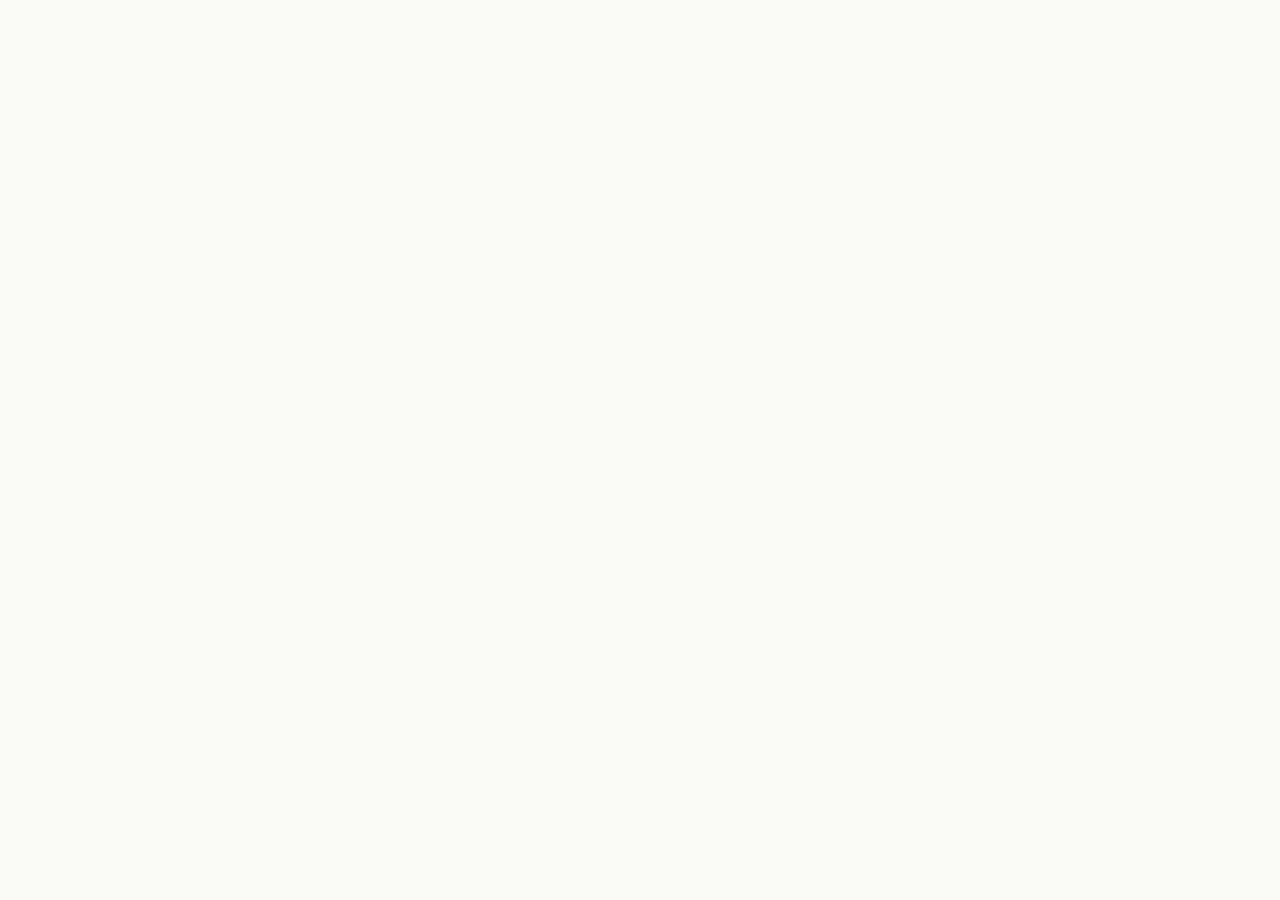
==== commit 70bb36cb: "Switch to new React-based design (teevee2) - New landing page (TeeeVEE Landing.html) with Instrument" ====
--- a/index.html
+++ b/index.html
@@ -1,813 +1,12 @@
-<!DOCTYPE html>
+<!doctype html>
 <html lang="en">
 <head>
-    <meta charset="UTF-8">
-    <meta name="viewport" content="width=device-width, initial-scale=1.0">
-    <title>TeeeVeee.nl - Premium IPTV Streaming | 10000+ Channels</title>
-    <meta name="description" content="TeeeVeee.nl - Your premium IPTV provider with 10000+ live channels and 40000+ VOD titles. Stream anywhere, anytime.">
-    <link rel="preconnect" href="https://fonts.googleapis.com">
-    <link rel="preconnect" href="https://fonts.gstatic.com" crossorigin>
-    <link href="https://fonts.googleapis.com/css2?family=Inter:wght@400;500;600;700;800;900&display=swap" rel="stylesheet">
-    <link rel="stylesheet" href="css/style.css">
-    <link rel="stylesheet" href="https://cdnjs.cloudflare.com/ajax/libs/font-awesome/6.5.1/css/all.min.css">
+<meta charset="utf-8" />
+<meta http-equiv="refresh" content="0; url=TeeeVEE%20Landing.html" />
+<title>TeeeVEE</title>
 </head>
 <body>
-    <!-- Top Bar -->
-    <div class="top-bar">
-        <div class="container">
-            <div class="top-bar-inner">
-                <div class="top-bar-left">
-                    <a href="mailto:support@teeeveee.nl"><i class="fas fa-envelope"></i> support@teeeveee.nl</a>
-                    <a href="https://shop.iduck.xyz/contact.php"><i class="fas fa-ticket-alt"></i> Submit Ticket</a>
-                </div>
-                <div class="top-bar-right">
-                    <span class="status-dot"></span>
-                    <span class="status-text">All Systems Online</span>
-                </div>
-            </div>
-        </div>
-    </div>
-
-    <!-- Header -->
-    <header class="header">
-        <div class="container">
-            <nav class="nav">
-                <a href="/" class="logo">
-                    <span class="logo-text">Teee<span class="highlight">Veee</span>.nl</span>
-                </a>
-                <ul class="nav-menu">
-                    <li><a href="#home">Home</a></li>
-                    <li><a href="#pricing">Pricing</a></li>
-                    <li><a href="channels.html">Channel List</a></li>
-                    <li><a href="setup.html">Installation Guide</a></li>
-                    <li><a href="reseller.html">Reseller Program</a></li>
-                    <li><a href="#faq">FAQ</a></li>
-                    <li><a href="player/">Player</a></li>
-                    <li><a href="reports/">Reports</a></li>
-                </ul>
-                <div class="nav-actions">
-                    <a href="https://shop.iduck.xyz" target="_blank" class="btn btn-outline">Client Login</a>
-                    <a href="#pricing" class="btn btn-primary">Get Started</a>
-                </div>
-                <button class="mobile-menu-btn" aria-label="Menu">
-                    <i class="fas fa-bars"></i>
-                </button>
-            </nav>
-        </div>
-    </header>
-
-    <!-- Mobile Menu Overlay -->
-    <div class="mobile-overlay"></div>
-
-    <!-- Mobile Menu -->
-    <div class="mobile-menu">
-        <div class="mobile-menu-header">
-            <span class="logo-text">Teee<span class="highlight">Veee</span>.nl</span>
-            <button class="mobile-menu-close"><i class="fas fa-times"></i></button>
-        </div>
-        <ul class="mobile-nav">
-            <li><a href="#home">Home</a></li>
-            <li><a href="#pricing">Pricing</a></li>
-            <li><a href="channels.html">Channel List</a></li>
-            <li><a href="setup.html">Installation Guide</a></li>
-            <li><a href="#reseller">Reseller Program</a></li>
-            <li><a href="#faq">FAQ</a></li>
-            <li><a href="player/">Player</a></li>
-            <li><a href="reports/">Reports</a></li>
-            <li><a href="#pricing" class="btn btn-primary" style="margin-top: 20px;">Get Started</a></li>
-        </ul>
-    </div>
-
-    <!-- Hero Section -->
-    <section id="home" class="hero">
-        <div class="hero-grid"></div>
-        <div class="container">
-            <div class="hero-content">
-                <div class="hero-badge">
-                    <i class="fas fa-bolt"></i>
-                    <span>Premium IPTV Service</span>
-                </div>
-                <h1 class="hero-title">
-                    Stream Everything.<br>
-                    <span class="gradient-text">Anywhere. Instantly.</span>
-                </h1>
-                <p class="hero-subtitle">
-                    Experience entertainment without limits with <strong>10,000+ live channels</strong> and
-                    <strong>40,000+ movies & series</strong> in crystal clear HD quality.
-                </p>
-                <div class="hero-cta">
-                    <a href="#pricing" class="btn btn-primary btn-lg">
-                        <i class="fas fa-play-circle"></i> Get Started Now
-                    </a>
-                    <a href="channels.html" class="btn btn-outline btn-lg">
-                        <i class="fas fa-list"></i> View Channel List
-                    </a>
-                </div>
-                <div class="hero-stats">
-                    <div class="hero-stat">
-                        <div class="hero-stat-number"><span>10,000+</span></div>
-                        <div class="hero-stat-label">Live Channels</div>
-                    </div>
-                    <div class="hero-stat">
-                        <div class="hero-stat-number"><span>40,000+</span></div>
-                        <div class="hero-stat-label">VOD Titles</div>
-                    </div>
-                    <div class="hero-stat">
-                        <div class="hero-stat-number"><span>99.9%</span></div>
-                        <div class="hero-stat-label">Uptime SLA</div>
-                    </div>
-                    <div class="hero-stat">
-                        <div class="hero-stat-number"><span>24/7</span></div>
-                        <div class="hero-stat-label">Live Support</div>
-                    </div>
-                </div>
-            </div>
-        </div>
-    </section>
-
-    <!-- Platform Status -->
-    <section class="status-section">
-        <div class="container">
-            <div class="status-header">
-                <div class="status-badge">
-                    <span class="dot"></span>
-                    <span>All Systems Operational</span>
-                </div>
-            </div>
-            <div class="status-grid">
-                <div class="status-card">
-                    <div class="status-card-icon"><i class="fas fa-tv"></i></div>
-                    <div class="status-card-number">10,000+</div>
-                    <div class="status-card-label">Live Channels</div>
-                </div>
-                <div class="status-card">
-                    <div class="status-card-icon"><i class="fas fa-film"></i></div>
-                    <div class="status-card-number">40,000+</div>
-                    <div class="status-card-label">Movies & Series</div>
-                </div>
-                <div class="status-card">
-                    <div class="status-card-icon"><i class="fas fa-globe"></i></div>
-                    <div class="status-card-number">150+</div>
-                    <div class="status-card-label">Countries Covered</div>
-                </div>
-                <div class="status-card">
-                    <div class="status-card-icon"><i class="fas fa-headset"></i></div>
-                    <div class="status-card-number">24/7</div>
-                    <div class="status-card-label">Customer Support</div>
-                </div>
-            </div>
-        </div>
-    </section>
-
-    <!-- Content Library -->
-    <section class="content-showcase">
-        <div class="container">
-            <div class="section-overline">Content Library</div>
-            <h2 class="showcase-title">40,000+ Movies & Series <span>On Demand</span></h2>
-            <p class="showcase-desc">From the latest blockbusters to timeless classics — our VOD library has it all in HD & 4K.</p>
-            <p class="showcase-note">*Available with 2 connections or more</p>
-        </div>
-        <div class="marquee-container">
-            <div class="marquee-track">
-                <div class="movie-card"><img src="images/posters/sonic3.jpg" alt="Sonic 3"></div>
-                <div class="movie-card"><img src="images/posters/gladiator2.jpg" alt="Gladiator II"></div>
-                <div class="movie-card"><img src="images/posters/captain.jpg" alt="Captain America"></div>
-                <div class="movie-card"><img src="images/posters/silo.jpg" alt="Silo S2"></div>
-                <div class="movie-card"><img src="images/posters/twisters.jpg" alt="Twisters"></div>
-                <div class="movie-card"><img src="images/posters/civilwar.jpg" alt="Civil War"></div>
-                <div class="movie-card"><img src="images/posters/penguin.jpg" alt="The Penguin"></div>
-                <div class="movie-card"><img src="images/posters/mufasa.jpg" alt="Mufasa"></div>
-                <div class="movie-card"><img src="images/posters/truedetective.jpg" alt="True Detective"></div>
-                <div class="movie-card"><img src="images/posters/andor.jpg" alt="Andor S2"></div>
-                <div class="movie-card"><img src="images/posters/venom3.jpg" alt="Venom 3"></div>
-                <div class="movie-card"><img src="images/posters/nosferatu.jpg" alt="Nosferatu"></div>
-                <div class="movie-card"><img src="images/posters/sonic3.jpg" alt="Sonic 3"></div>
-                <div class="movie-card"><img src="images/posters/gladiator2.jpg" alt="Gladiator II"></div>
-                <div class="movie-card"><img src="images/posters/captain.jpg" alt="Captain America"></div>
-                <div class="movie-card"><img src="images/posters/silo.jpg" alt="Silo S2"></div>
-                <div class="movie-card"><img src="images/posters/twisters.jpg" alt="Twisters"></div>
-                <div class="movie-card"><img src="images/posters/civilwar.jpg" alt="Civil War"></div>
-                <div class="movie-card"><img src="images/posters/penguin.jpg" alt="The Penguin"></div>
-                <div class="movie-card"><img src="images/posters/mufasa.jpg" alt="Mufasa"></div>
-                <div class="movie-card"><img src="images/posters/truedetective.jpg" alt="True Detective"></div>
-                <div class="movie-card"><img src="images/posters/andor.jpg" alt="Andor S2"></div>
-                <div class="movie-card"><img src="images/posters/venom3.jpg" alt="Venom 3"></div>
-                <div class="movie-card"><img src="images/posters/nosferatu.jpg" alt="Nosferatu"></div>
-            </div>
-        </div>
-    </section>
-
-    <!-- Channels Section -->
-    <section id="channels" class="channels-section">
-        <div class="container">
-            <div class="section-header">
-                <div class="section-label"><i class="fas fa-satellite-dish"></i> CHANNEL NETWORK</div>
-                <h2 class="section-title">10,000+ Channels from 150+ Countries</h2>
-                <p class="section-subtitle">Sports, news, entertainment, kids, and international channels — every major broadcaster covered.</p>
-            </div>
-            <div class="channel-logos-grid">
-                <div class="channel-logo-item"><img src="images/logos/dazn.svg" alt="DAZN"></div>
-                <div class="channel-logo-item"><img src="images/logos/cnn.svg" alt="CNN"></div>
-                <div class="channel-logo-item"><img src="images/logos/bbc.svg" alt="BBC"></div>
-                <div class="channel-logo-item"><img src="images/logos/sky.svg" alt="Sky"></div>
-                <div class="channel-logo-item"><img src="images/logos/hbo.svg" alt="HBO"></div>
-                <div class="channel-logo-item"><img src="images/logos/hulu.svg" alt="Hulu"></div>
-                <div class="channel-logo-item"><img src="images/logos/netflix.svg" alt="Netflix"></div>
-                <div class="channel-logo-item"><img src="images/logos/primevideo.svg" alt="Prime Video"></div>
-                <div class="channel-logo-item"><img src="images/logos/appletv.svg" alt="Apple TV"></div>
-                <div class="channel-logo-item"><img src="images/logos/showtime.svg" alt="Showtime"></div>
-                <div class="channel-logo-item"><img src="images/logos/starz.svg" alt="Starz"></div>
-                <div class="channel-logo-item"><span>PPV</span></div>
-            </div>
-        </div>
-    </section>
-
-    <!-- Pricing Section -->
-    <section id="pricing" class="pricing-section">
-        <div class="container">
-            <div class="section-header">
-                <div class="section-overline">Subscription Plans</div>
-                <h2 class="section-title">Transparent Pricing. <span style="color:#FF6B00;">No Hidden Fees.</span></h2>
-                <p class="section-desc">All plans include: 10,000+ Channels · HD/4K Quality · Anti-Freeze · 24/7 Support</p>
-            </div>
-
-            <!-- Connection Tabs -->
-            <div class="conn-tabs-wrapper">
-                <p class="conn-tabs-label">Select Number of Connections</p>
-                <div class="conn-tabs-nav">
-                    <button class="conn-tab-btn" data-tab="conn-trial">24hr Trial</button>
-                    <button class="conn-tab-btn active" data-tab="conn-1">1 Connection</button>
-                    <button class="conn-tab-btn" data-tab="conn-2">2 Connections</button>
-                </div>
-            </div>
-
-            <!-- Trial Panel -->
-            <div class="conn-tab-panel" id="conn-trial">
-                <div class="pricing-grid single">
-                    <div class="pricing-card">
-                        <div class="pricing-card-header">
-                            <div class="plan-name">24 Hour Trial</div>
-                            <div class="plan-price">$2.50</div>
-                            <div class="plan-period">Credited on upgrade</div>
-                        </div>
-                        <ul class="plan-features">
-                            <li><i class="fas fa-check"></i> Full Access 24 Hours</li>
-                            <li><i class="fas fa-check"></i> 10,000+ Live Channels</li>
-                            <li><i class="fas fa-check"></i> HD & 4K Quality</li>
-                            <li><i class="fas fa-check"></i> 1 Connection</li>
-                        </ul>
-                        <a href="https://shop.iduck.xyz/store/flyers/24-trial" class="plan-btn">Get Trial</a>
-                    </div>
-                </div>
-            </div>
-
-            <!-- 1 Connection Panel -->
-            <div class="conn-tab-panel active" id="conn-1">
-                <div class="pricing-grid">
-                    <div class="pricing-card">
-                        <div class="pricing-card-header">
-                            <div class="plan-name">1 Month</div>
-                            <div class="plan-price">$6.50</div>
-                            <div class="plan-period">1 Connection · Monthly</div>
-                        </div>
-                        <ul class="plan-features">
-                            <li><i class="fas fa-check"></i> 10,000+ Live Channels</li>
-                            <li><i class="fas fa-check"></i> HD & 4K Quality</li>
-                            <li><i class="fas fa-check"></i> Anti-Freeze Tech</li>
-                            <li><i class="fas fa-check"></i> 24/7 Support</li>
-                        </ul>
-                        <a href="https://shop.iduck.xyz/store/flyers/teeeeveeeee-tv-1-connection" class="plan-btn">Order Now</a>
-                    </div>
-                    <div class="pricing-card">
-                        <div class="pricing-card-header">
-                            <div class="plan-name">3 Months</div>
-                            <div class="plan-price">$18.00</div>
-                            <div class="plan-period">1 Connection · $6/mo</div>
-                        </div>
-                        <ul class="plan-features">
-                            <li><i class="fas fa-check"></i> 10,000+ Live Channels</li>
-                            <li><i class="fas fa-check"></i> HD & 4K Quality</li>
-                            <li><i class="fas fa-check"></i> Anti-Freeze Tech</li>
-                            <li><i class="fas fa-check"></i> 24/7 Support</li>
-                        </ul>
-                        <a href="https://shop.iduck.xyz/store/flyers/teeeeveeeee-tv-1-connection" class="plan-btn">Order Now</a>
-                    </div>
-                    <div class="pricing-card featured">
-                        <div class="featured-badge">Best Value</div>
-                        <div class="pricing-card-header">
-                            <div class="plan-name">6 Months</div>
-                            <div class="plan-price">$33.00</div>
-                            <div class="plan-period">1 Connection · $5.50/mo</div>
-                        </div>
-                        <ul class="plan-features">
-                            <li><i class="fas fa-check"></i> 10,000+ Live Channels</li>
-                            <li><i class="fas fa-check"></i> HD & 4K Quality</li>
-                            <li><i class="fas fa-check"></i> Anti-Freeze Tech</li>
-                            <li><i class="fas fa-check"></i> Priority Support</li>
-                        </ul>
-                        <a href="https://shop.iduck.xyz/store/flyers/teeeeveeeee-tv-1-connection" class="plan-btn">Order Now</a>
-                    </div>
-                    <div class="pricing-card">
-                        <div class="pricing-card-header">
-                            <div class="plan-name">12 Months</div>
-                            <div class="plan-price">$55.00</div>
-                            <div class="plan-period">1 Connection · $4.58/mo</div>
-                        </div>
-                        <ul class="plan-features">
-                            <li><i class="fas fa-check"></i> 10,000+ Live Channels</li>
-                            <li><i class="fas fa-check"></i> HD & 4K Quality</li>
-                            <li><i class="fas fa-check"></i> Anti-Freeze Tech</li>
-                            <li><i class="fas fa-check"></i> VIP Support</li>
-                        </ul>
-                        <a href="https://shop.iduck.xyz/store/flyers/teeeeveeeee-tv-1-connection" class="plan-btn">Order Now</a>
-                    </div>
-                </div>
-            </div>
-
-            <!-- 2 Connections Panel -->
-            <div class="conn-tab-panel" id="conn-2">
-                <div class="pricing-grid">
-                    <div class="pricing-card">
-                        <div class="pricing-card-header">
-                            <div class="plan-name">1 Month</div>
-                            <div class="plan-price">$12.00</div>
-                            <div class="plan-period">2 Connections · Monthly</div>
-                        </div>
-                        <ul class="plan-features">
-                            <li><i class="fas fa-check"></i> 2 Simultaneous Streams</li>
-                            <li><i class="fas fa-check"></i> 10,000+ Live Channels</li>
-                            <li><i class="fas fa-check"></i> 40,000+ VOD Library</li>
-                            <li><i class="fas fa-check"></i> HD & 4K Quality</li>
-                            <li><i class="fas fa-check"></i> Anti-Freeze Tech</li>
-                            <li><i class="fas fa-check"></i> 24/7 Support</li>
-                        </ul>
-                        <a href="https://shop.iduck.xyz/store/flyers/2-pee" class="plan-btn">Order Now</a>
-                    </div>
-                    <div class="pricing-card">
-                        <div class="pricing-card-header">
-                            <div class="plan-name">3 Months</div>
-                            <div class="plan-price">$33.00</div>
-                            <div class="plan-period">2 Connections · $11/mo</div>
-                        </div>
-                        <ul class="plan-features">
-                            <li><i class="fas fa-check"></i> 2 Simultaneous Streams</li>
-                            <li><i class="fas fa-check"></i> 10,000+ Live Channels</li>
-                            <li><i class="fas fa-check"></i> 40,000+ VOD Library</li>
-                            <li><i class="fas fa-check"></i> HD & 4K Quality</li>
-                            <li><i class="fas fa-check"></i> Anti-Freeze Tech</li>
-                            <li><i class="fas fa-check"></i> 24/7 Support</li>
-                        </ul>
-                        <a href="https://shop.iduck.xyz/store/flyers/2-pee" class="plan-btn">Order Now</a>
-                    </div>
-                    <div class="pricing-card featured">
-                        <div class="featured-badge">Best Value</div>
-                        <div class="pricing-card-header">
-                            <div class="plan-name">6 Months</div>
-                            <div class="plan-price">$60.00</div>
-                            <div class="plan-period">2 Connections · $10/mo</div>
-                        </div>
-                        <ul class="plan-features">
-                            <li><i class="fas fa-check"></i> 2 Simultaneous Streams</li>
-                            <li><i class="fas fa-check"></i> 10,000+ Live Channels</li>
-                            <li><i class="fas fa-check"></i> 40,000+ VOD Library</li>
-                            <li><i class="fas fa-check"></i> HD & 4K Quality</li>
-                            <li><i class="fas fa-check"></i> Anti-Freeze Tech</li>
-                            <li><i class="fas fa-check"></i> Priority Support</li>
-                        </ul>
-                        <a href="https://shop.iduck.xyz/store/flyers/2-pee" class="plan-btn">Order Now</a>
-                    </div>
-                    <div class="pricing-card">
-                        <div class="pricing-card-header">
-                            <div class="plan-name">12 Months</div>
-                            <div class="plan-price">$100.00</div>
-                            <div class="plan-period">2 Connections · $8.33/mo</div>
-                        </div>
-                        <ul class="plan-features">
-                            <li><i class="fas fa-check"></i> 2 Simultaneous Streams</li>
-                            <li><i class="fas fa-check"></i> 10,000+ Live Channels</li>
-                            <li><i class="fas fa-check"></i> 40,000+ VOD Library</li>
-                            <li><i class="fas fa-check"></i> HD & 4K Quality</li>
-                            <li><i class="fas fa-check"></i> Anti-Freeze Tech</li>
-                            <li><i class="fas fa-check"></i> VIP Support</li>
-                        </ul>
-                        <a href="https://shop.iduck.xyz/store/flyers/2-pee" class="plan-btn">Order Now</a>
-                    </div>
-                </div>
-                <div class="extra-conn-note">
-                    <i class="fas fa-plus-circle"></i> Need more? Add extra connections: +$4.50/mo, +$10.50/3mo, +$20/6mo, +$40/12mo
-                </div>
-            </div>
-        </div>
-    </section>
-
-    <!-- IPTV Players Section -->
-    <section class="players-section" style="padding: 80px 0; background: var(--light);">
-        <div class="container">
-            <div class="section-header">
-                <div class="section-label"><i class="fas fa-play-circle"></i> Compatibility</div>
-                <h2 class="section-title">Works With All Popular IPTV Players</h2>
-                <p class="section-subtitle">Use your favorite app to stream - we support all major players</p>
-            </div>
-            <div class="players-grid" style="display: grid; grid-template-columns: repeat(4, 1fr); gap: 20px; max-width: 900px; margin: 0 auto;">
-                <div class="player-card" style="background: white; border-radius: 16px; padding: 24px; text-align: center; box-shadow: 0 4px 15px rgba(0,0,0,0.08); transition: all 0.3s ease;">
-                    <div style="width: 60px; height: 60px; background: linear-gradient(135deg, #FF6B00, #FF8533); border-radius: 14px; display: flex; align-items: center; justify-content: center; margin: 0 auto 15px; font-size: 28px; color: white;"><i class="fas fa-play"></i></div>
-                    <h4 style="font-size: 14px; font-weight: 700; color: #1a1a2e;">IPTV Smarters Pro</h4>
-                </div>
-                <div class="player-card" style="background: white; border-radius: 16px; padding: 24px; text-align: center; box-shadow: 0 4px 15px rgba(0,0,0,0.08); transition: all 0.3s ease;">
-                    <div style="width: 60px; height: 60px; background: linear-gradient(135deg, #8B5CF6, #7C3AED); border-radius: 14px; display: flex; align-items: center; justify-content: center; margin: 0 auto 15px; font-size: 28px; color: white;"><i class="fas fa-tv"></i></div>
-                    <h4 style="font-size: 14px; font-weight: 700; color: #1a1a2e;">TiviMate</h4>
-                </div>
-                <div class="player-card" style="background: white; border-radius: 16px; padding: 24px; text-align: center; box-shadow: 0 4px 15px rgba(0,0,0,0.08); transition: all 0.3s ease;">
-                    <div style="width: 60px; height: 60px; background: linear-gradient(135deg, #10B981, #059669); border-radius: 14px; display: flex; align-items: center; justify-content: center; margin: 0 auto 15px; font-size: 28px; color: white;"><i class="fas fa-satellite-dish"></i></div>
-                    <h4 style="font-size: 14px; font-weight: 700; color: #1a1a2e;">GSE Smart IPTV</h4>
-                </div>
-                <div class="player-card" style="background: white; border-radius: 16px; padding: 24px; text-align: center; box-shadow: 0 4px 15px rgba(0,0,0,0.08); transition: all 0.3s ease;">
-                    <div style="width: 60px; height: 60px; background: linear-gradient(135deg, #F97316, #EA580C); border-radius: 14px; display: flex; align-items: center; justify-content: center; margin: 0 auto 15px; font-size: 28px; color: white;"><i class="fas fa-video"></i></div>
-                    <h4 style="font-size: 14px; font-weight: 700; color: #1a1a2e;">VLC Media Player</h4>
-                </div>
-                <div class="player-card" style="background: white; border-radius: 16px; padding: 24px; text-align: center; box-shadow: 0 4px 15px rgba(0,0,0,0.08); transition: all 0.3s ease;">
-                    <div style="width: 60px; height: 60px; background: linear-gradient(135deg, #3B82F6, #2563EB); border-radius: 14px; display: flex; align-items: center; justify-content: center; margin: 0 auto 15px; font-size: 28px; color: white;"><i class="fas fa-check-circle"></i></div>
-                    <h4 style="font-size: 14px; font-weight: 700; color: #1a1a2e;">Perfect Player</h4>
-                </div>
-                <div class="player-card" style="background: white; border-radius: 16px; padding: 24px; text-align: center; box-shadow: 0 4px 15px rgba(0,0,0,0.08); transition: all 0.3s ease;">
-                    <div style="width: 60px; height: 60px; background: linear-gradient(135deg, #06B6D4, #0891B2); border-radius: 14px; display: flex; align-items: center; justify-content: center; margin: 0 auto 15px; font-size: 28px; color: white;"><i class="fas fa-film"></i></div>
-                    <h4 style="font-size: 14px; font-weight: 700; color: #1a1a2e;">Kodi + PVR IPTV</h4>
-                </div>
-                <div class="player-card" style="background: white; border-radius: 16px; padding: 24px; text-align: center; box-shadow: 0 4px 15px rgba(0,0,0,0.08); transition: all 0.3s ease;">
-                    <div style="width: 60px; height: 60px; background: linear-gradient(135deg, #EC4899, #DB2777); border-radius: 14px; display: flex; align-items: center; justify-content: center; margin: 0 auto 15px; font-size: 28px; color: white;"><i class="fas fa-compass"></i></div>
-                    <h4 style="font-size: 14px; font-weight: 700; color: #1a1a2e;">OTT Navigator</h4>
-                </div>
-                <div class="player-card" style="background: white; border-radius: 16px; padding: 24px; text-align: center; box-shadow: 0 4px 15px rgba(0,0,0,0.08); transition: all 0.3s ease;">
-                    <div style="width: 60px; height: 60px; background: linear-gradient(135deg, #6366F1, #4F46E5); border-radius: 14px; display: flex; align-items: center; justify-content: center; margin: 0 auto 15px; font-size: 28px; color: white;"><i class="fas fa-list"></i></div>
-                    <h4 style="font-size: 14px; font-weight: 700; color: #1a1a2e;">Any M3U Player</h4>
-                </div>
-            </div>
-        </div>
-    </section>
-
-    <!-- Features Section -->
-    <section id="features" class="features-section">
-        <div class="container">
-            <div class="section-header">
-                <div class="section-label"><i class="fas fa-star"></i> Why Choose Us</div>
-                <h2 class="section-title">Why TeeeVeee Stands Apart</h2>
-                <p class="section-subtitle">Premium features that make us the preferred choice for thousands of customers.</p>
-            </div>
-            <div class="features-grid">
-                <div class="feature-card">
-                    <div class="feature-icon"><i class="fas fa-tv"></i></div>
-                    <h3>4K & 8K Ultra HD</h3>
-                    <p>Experience stunning picture quality with support for 4K and 8K streaming on compatible devices.</p>
-                </div>
-                <div class="feature-card">
-                    <div class="feature-icon"><i class="fas fa-shield-alt"></i></div>
-                    <h3>Anti-Freeze Technology</h3>
-                    <p>Our proprietary buffering prevention technology ensures smooth, uninterrupted streaming.</p>
-                </div>
-                <div class="feature-card">
-                    <div class="feature-icon"><i class="fas fa-server"></i></div>
-                    <h3>99.9% Uptime</h3>
-                    <p>Our redundant server infrastructure ensures maximum reliability and minimal downtime.</p>
-                </div>
-                <div class="feature-card">
-                    <div class="feature-icon"><i class="fas fa-bolt"></i></div>
-                    <h3>Quick Activation</h3>
-                    <p>Fast setup and activation. Your credentials are delivered promptly after payment confirmation.</p>
-                </div>
-                <div class="feature-card">
-                    <div class="feature-icon"><i class="fas fa-headset"></i></div>
-                    <h3>24/7 Live Support</h3>
-                    <p>Our dedicated support team is available around the clock via email.</p>
-                </div>
-            </div>
-        </div>
-    </section>
-
-    <!-- How It Works -->
-    <section class="steps-section">
-        <div class="container">
-            <div class="section-header">
-                <div class="section-label"><i class="fas fa-rocket"></i> Get Started</div>
-                <h2 class="section-title">How It Works</h2>
-                <p class="section-subtitle">Start streaming in just 5 simple steps</p>
-            </div>
-            <div class="steps-grid">
-                <div class="step-card">
-                    <div class="step-number">1</div>
-                    <h3>Choose Plan</h3>
-                    <p>Select your subscription</p>
-                </div>
-                <div class="step-card">
-                    <div class="step-number">2</div>
-                    <h3>Create Account</h3>
-                    <p>Quick registration</p>
-                </div>
-                <div class="step-card">
-                    <div class="step-number">3</div>
-                    <h3>Secure Payment</h3>
-                    <p>Multiple options available</p>
-                </div>
-                <div class="step-card">
-                    <div class="step-number">4</div>
-                    <h3>Get Credentials</h3>
-                    <p>Instant email delivery</p>
-                </div>
-                <div class="step-card">
-                    <div class="step-number">5</div>
-                    <h3>Start Watching</h3>
-                    <p>Install app & enjoy!</p>
-                </div>
-            </div>
-            <div style="text-align: center; margin-top: 50px;">
-                <a href="setup.html" class="btn btn-primary btn-lg">
-                    <i class="fas fa-book"></i> View Installation Guide
-                </a>
-            </div>
-        </div>
-    </section>
-
-    <!-- Devices Section -->
-    <section class="devices-section">
-        <div class="container">
-            <div class="section-header">
-                <div class="section-label"><i class="fas fa-laptop"></i> Compatibility</div>
-                <h2 class="section-title">Works On All Your Devices</h2>
-                <p class="section-subtitle">Stream on your favorite device, at home or on the go</p>
-            </div>
-            <div class="devices-grid">
-                <div class="device-card">
-                    <i class="fas fa-tv"></i>
-                    <span>Smart TV</span>
-                </div>
-                <div class="device-card">
-                    <i class="fab fa-amazon"></i>
-                    <span>Fire Stick</span>
-                </div>
-                <div class="device-card">
-                    <i class="fab fa-android"></i>
-                    <span>Android</span>
-                </div>
-                <div class="device-card">
-                    <i class="fab fa-apple"></i>
-                    <span>iOS</span>
-                </div>
-                <div class="device-card">
-                    <i class="fas fa-desktop"></i>
-                    <span>PC / Mac</span>
-                </div>
-                <div class="device-card">
-                    <i class="fas fa-box"></i>
-                    <span>MAG Box</span>
-                </div>
-            </div>
-        </div>
-    </section>
-
-    <!-- Customer Reviews Section -->
-    <section class="reviews-section" style="padding: 100px 0; background: linear-gradient(135deg, #0a0a1a 0%, #1a1a3a 100%);">
-        <div class="container">
-            <div class="section-header">
-                <div class="section-label" style="background: rgba(255,255,255,0.1); color: #fff;"><i class="fas fa-star"></i> Reviews</div>
-                <h2 class="section-title" style="color: white;">What Our Customers Say</h2>
-                <p class="section-subtitle" style="color: rgba(255,255,255,0.7);">Join thousands of satisfied customers streaming with TeeeVeee</p>
-            </div>
-            <div style="display: flex; justify-content: center; gap: 15px; margin-bottom: 40px;">
-                <div style="background: rgba(255,255,255,0.1); padding: 12px 24px; border-radius: 50px; display: flex; align-items: center; gap: 10px;">
-                    <div style="color: #FFD700; font-size: 18px;"><i class="fas fa-star"></i><i class="fas fa-star"></i><i class="fas fa-star"></i><i class="fas fa-star"></i><i class="fas fa-star"></i></div>
-                    <span style="color: white; font-weight: 700;">4.9/5</span>
-                    <span style="color: rgba(255,255,255,0.6);">Rating</span>
-                </div>
-                <div style="background: rgba(255,255,255,0.1); padding: 12px 24px; border-radius: 50px; display: flex; align-items: center; gap: 10px;">
-                    <span style="color: var(--primary); font-size: 20px;"><i class="fas fa-users"></i></span>
-                    <span style="color: white; font-weight: 700;">10,000+</span>
-                    <span style="color: rgba(255,255,255,0.6);">Happy Customers</span>
-                </div>
-            </div>
-            <div class="reviews-grid" style="display: grid; grid-template-columns: repeat(3, 1fr); gap: 24px; max-width: 1100px; margin: 0 auto;">
-                <div style="background: rgba(255,255,255,0.05); border: 1px solid rgba(255,255,255,0.1); border-radius: 20px; padding: 30px;">
-                    <div style="color: #FFD700; margin-bottom: 15px;"><i class="fas fa-star"></i><i class="fas fa-star"></i><i class="fas fa-star"></i><i class="fas fa-star"></i><i class="fas fa-star"></i></div>
-                    <p style="color: rgba(255,255,255,0.85); font-size: 15px; line-height: 1.7; margin-bottom: 20px;">"Best IPTV service I've used. The channel quality is amazing and I never experience buffering. Setup was super easy too!"</p>
-                    <div style="display: flex; align-items: center; gap: 12px;">
-                        <div style="width: 45px; height: 45px; background: var(--primary); border-radius: 50%; display: flex; align-items: center; justify-content: center; color: white; font-weight: 700;">JD</div>
-                        <div>
-                            <div style="color: white; font-weight: 600;">James D.</div>
-                            <div style="color: rgba(255,255,255,0.5); font-size: 13px;">Verified Customer</div>
-                        </div>
-                    </div>
-                </div>
-                <div style="background: rgba(255,255,255,0.05); border: 1px solid rgba(255,255,255,0.1); border-radius: 20px; padding: 30px;">
-                    <div style="color: #FFD700; margin-bottom: 15px;"><i class="fas fa-star"></i><i class="fas fa-star"></i><i class="fas fa-star"></i><i class="fas fa-star"></i><i class="fas fa-star"></i></div>
-                    <p style="color: rgba(255,255,255,0.85); font-size: 15px; line-height: 1.7; margin-bottom: 20px;">"The sports coverage is incredible. I can watch all the games I want from around the world. Customer support is also very responsive."</p>
-                    <div style="display: flex; align-items: center; gap: 12px;">
-                        <div style="width: 45px; height: 45px; background: #8B5CF6; border-radius: 50%; display: flex; align-items: center; justify-content: center; color: white; font-weight: 700;">MR</div>
-                        <div>
-                            <div style="color: white; font-weight: 600;">Michael R.</div>
-                            <div style="color: rgba(255,255,255,0.5); font-size: 13px;">Verified Customer</div>
-                        </div>
-                    </div>
-                </div>
-                <div style="background: rgba(255,255,255,0.05); border: 1px solid rgba(255,255,255,0.1); border-radius: 20px; padding: 30px;">
-                    <div style="color: #FFD700; margin-bottom: 15px;"><i class="fas fa-star"></i><i class="fas fa-star"></i><i class="fas fa-star"></i><i class="fas fa-star"></i><i class="fas fa-star"></i></div>
-                    <p style="color: rgba(255,255,255,0.85); font-size: 15px; line-height: 1.7; margin-bottom: 20px;">"Great value for money. The VOD library is huge and always updated with the latest movies. Highly recommend to everyone!"</p>
-                    <div style="display: flex; align-items: center; gap: 12px;">
-                        <div style="width: 45px; height: 45px; background: #10B981; border-radius: 50%; display: flex; align-items: center; justify-content: center; color: white; font-weight: 700;">SL</div>
-                        <div>
-                            <div style="color: white; font-weight: 600;">Sarah L.</div>
-                            <div style="color: rgba(255,255,255,0.5); font-size: 13px;">Verified Customer</div>
-                        </div>
-                    </div>
-                </div>
-            </div>
-        </div>
-    </section>
-
-    <!-- Reseller Section -->
-    <section id="reseller" class="reseller-section">
-        <div class="container">
-            <div class="reseller-content">
-                <div class="section-header">
-                    <h2 class="section-title">Become a Reseller</h2>
-                    <p class="section-subtitle">Start your own IPTV business with our white-label reseller program</p>
-                </div>
-                <div class="reseller-highlight" style="background: rgba(255,255,255,0.15); border-radius: 20px; padding: 30px 40px; margin-bottom: 40px; text-align: center; border: 1px solid rgba(255,255,255,0.25);">
-                    <div style="font-size: 48px; font-weight: 800; color: white; margin-bottom: 10px;">$2 <span style="font-size: 20px; opacity: 0.8;">per credit</span></div>
-                    <div style="color: rgba(255,255,255,0.9); font-size: 16px;">First-time resellers start at just $2/credit | $100 minimum | No maximum</div>
-                </div>
-                <div class="reseller-grid">
-                    <div class="reseller-card">
-                        <i class="fas fa-chart-line"></i>
-                        <h3>Massive Margins</h3>
-                        <p>Buy at $2, sell at $12+ - that's over 80% profit on every subscription!</p>
-                    </div>
-                    <div class="reseller-card">
-                        <i class="fas fa-tachometer-alt"></i>
-                        <h3>Reseller Panel</h3>
-                        <p>Professional dashboard to manage all your clients and credits</p>
-                    </div>
-                    <div class="reseller-card">
-                        <i class="fas fa-life-ring"></i>
-                        <h3>Dedicated Support</h3>
-                        <p>Priority support channel exclusively for reseller partners</p>
-                    </div>
-                </div>
-                <a href="reseller.html" class="btn btn-white btn-lg">
-                    <i class="fas fa-handshake"></i> Join Reseller Program
-                </a>
-            </div>
-        </div>
-    </section>
-
-    <!-- FAQ Section -->
-    <section id="faq" class="faq-section">
-        <div class="container">
-            <div class="section-header">
-                <div class="section-label"><i class="fas fa-question-circle"></i> FAQ</div>
-                <h2 class="section-title">Frequently Asked Questions</h2>
-                <p class="section-subtitle">Find answers to the most common questions</p>
-            </div>
-            <div class="faq-list">
-                <div class="faq-item">
-                    <button class="faq-question">
-                        <span>What is IPTV and how does it work?</span>
-                        <i class="fas fa-chevron-down"></i>
-                    </button>
-                    <div class="faq-answer">
-                        <p>IPTV (Internet Protocol Television) delivers TV content over the internet instead of traditional cable or satellite. You simply need an internet connection and a compatible device to stream thousands of channels and on-demand content.</p>
-                    </div>
-                </div>
-                <div class="faq-item">
-                    <button class="faq-question">
-                        <span>How fast will my subscription be activated?</span>
-                        <i class="fas fa-chevron-down"></i>
-                    </button>
-                    <div class="faq-answer">
-                        <p>Your subscription is activated instantly! After successful payment, you'll receive your login credentials via email within minutes. You can start watching right away.</p>
-                    </div>
-                </div>
-                <div class="faq-item">
-                    <button class="faq-question">
-                        <span>What devices can I use with TeeeVeee?</span>
-                        <i class="fas fa-chevron-down"></i>
-                    </button>
-                    <div class="faq-answer">
-                        <p>TeeeVeee works on virtually all devices including Smart TVs, Amazon Fire Stick, Android phones/tablets, iPhones/iPads, PC/Mac computers, MAG boxes, Formuler boxes, and more. Check our <a href="setup.html">Installation Guide</a> for detailed setup instructions.</p>
-                    </div>
-                </div>
-                <div class="faq-item">
-                    <button class="faq-question">
-                        <span>What payment methods do you accept?</span>
-                        <i class="fas fa-chevron-down"></i>
-                    </button>
-                    <div class="faq-answer">
-                        <p>We accept multiple payment methods including credit/debit cards, PayPal, bank transfer, and cryptocurrency for maximum flexibility and privacy.</p>
-                    </div>
-                </div>
-                <div class="faq-item">
-                    <button class="faq-question">
-                        <span>Is there a free trial available?</span>
-                        <i class="fas fa-chevron-down"></i>
-                    </button>
-                    <div class="faq-answer">
-                        <p>Yes! We offer a 24-hour trial so you can test our service quality before committing to a subscription. Contact our support team via email to request your trial.</p>
-                    </div>
-                </div>
-                <div class="faq-item">
-                    <button class="faq-question">
-                        <span>What internet speed do I need?</span>
-                        <i class="fas fa-chevron-down"></i>
-                    </button>
-                    <div class="faq-answer">
-                        <p>For SD quality, 5 Mbps is sufficient. For HD, we recommend 10 Mbps. For 4K streaming, 25 Mbps or higher is recommended for the best experience.</p>
-                    </div>
-                </div>
-                <div class="faq-item">
-                    <button class="faq-question">
-                        <span>Can I upgrade my subscription?</span>
-                        <i class="fas fa-chevron-down"></i>
-                    </button>
-                    <div class="faq-answer">
-                        <p>Absolutely! You can upgrade to more connections or extend your subscription at any time. Contact our support team for assistance with upgrades.</p>
-                    </div>
-                </div>
-                <div class="faq-item">
-                    <button class="faq-question">
-                        <span>How do I become a reseller?</span>
-                        <i class="fas fa-chevron-down"></i>
-                    </button>
-                    <div class="faq-answer">
-                        <p>Interested in selling IPTV subscriptions? Contact us about our reseller program. You'll get access to your own management panel, wholesale pricing, and dedicated support.</p>
-                    </div>
-                </div>
-            </div>
-        </div>
-    </section>
-
-    <!-- Footer -->
-    <footer class="footer">
-        <div class="container">
-            <div class="footer-grid">
-                <div class="footer-col">
-                    <span class="logo-text" style="font-size: 24px;">Teee<span class="highlight">Veee</span>.nl</span>
-                    <p style="margin-top: 20px;">Premium IPTV streaming with 10,000+ live channels and 40,000+ movies & series. Quality, reliability, and customer satisfaction guaranteed.</p>
-                    <div class="footer-social">
-                        <a href="mailto:support@teeeveee.nl"><i class="fas fa-envelope"></i></a>
-                        <a href="#"><i class="fab fa-telegram"></i></a>
-                        <a href="#"><i class="fab fa-instagram"></i></a>
-                        <a href="#"><i class="fab fa-twitter"></i></a>
-                    </div>
-                </div>
-                <div class="footer-col">
-                    <h4>Quick Links</h4>
-                    <ul>
-                        <li><a href="#home">Home</a></li>
-                        <li><a href="#pricing">Pricing</a></li>
-                        <li><a href="channels.html">Channel List</a></li>
-                        <li><a href="#features">Features</a></li>
-                        <li><a href="reseller.html">Reseller Program</a></li>
-                    </ul>
-                </div>
-                <div class="footer-col">
-                    <h4>Support</h4>
-                    <ul>
-                        <li><a href="#faq">FAQ</a></li>
-                        <li><a href="setup.html">Installation Guide</a></li>
-                        <li><a href="#">Contact Us</a></li>
-                        <li><a href="#">Submit Ticket</a></li>
-                        <li><a href="#">Status Page</a></li>
-                    </ul>
-                </div>
-                <div class="footer-col">
-                    <h4>Contact</h4>
-                    <ul>
-                        <li><a href="https://shop.iduck.xyz/contact.php"><i class="fas fa-ticket-alt" style="color: var(--primary); margin-right: 8px;"></i> Submit Ticket</a></li>
-                        <li><i class="fas fa-envelope" style="color: var(--primary); margin-right: 8px;"></i> support@teeeveee.nl</li>
-                        <li><i class="fas fa-clock" style="color: var(--primary); margin-right: 8px;"></i> 24/7 Available</li>
-                    </ul>
-                </div>
-            </div>
-            <div class="footer-bottom">
-                <p>&copy; 2024 TeeeVeee.nl - All rights reserved</p>
-                <div class="footer-links">
-                    <a href="#">Privacy Policy</a>
-                    <a href="#">Terms of Service</a>
-                    <a href="#">Refund Policy</a>
-                </div>
-            </div>
-        </div>
-    </footer>
-
-    <!-- Email Widget -->
-    <div class="email-widget">
-        <a href="https://shop.iduck.xyz/contact.php" class="email-btn" title="Submit a Ticket">
-            <i class="fas fa-ticket-alt"></i>
-        </a>
-    </div>
-
-    <!-- Scroll to Top -->
-    <button class="scroll-top" id="scrollTop">
-        <i class="fas fa-chevron-up"></i>
-    </button>
-
-    <script src="js/main.js"></script>
+<script>location.replace('TeeeVEE Landing.html' + location.search + location.hash);</script>
+<p>Redirecting to <a href="TeeeVEE Landing.html">TeeeVEE Landing.html</a>…</p>
 </body>
 </html>
